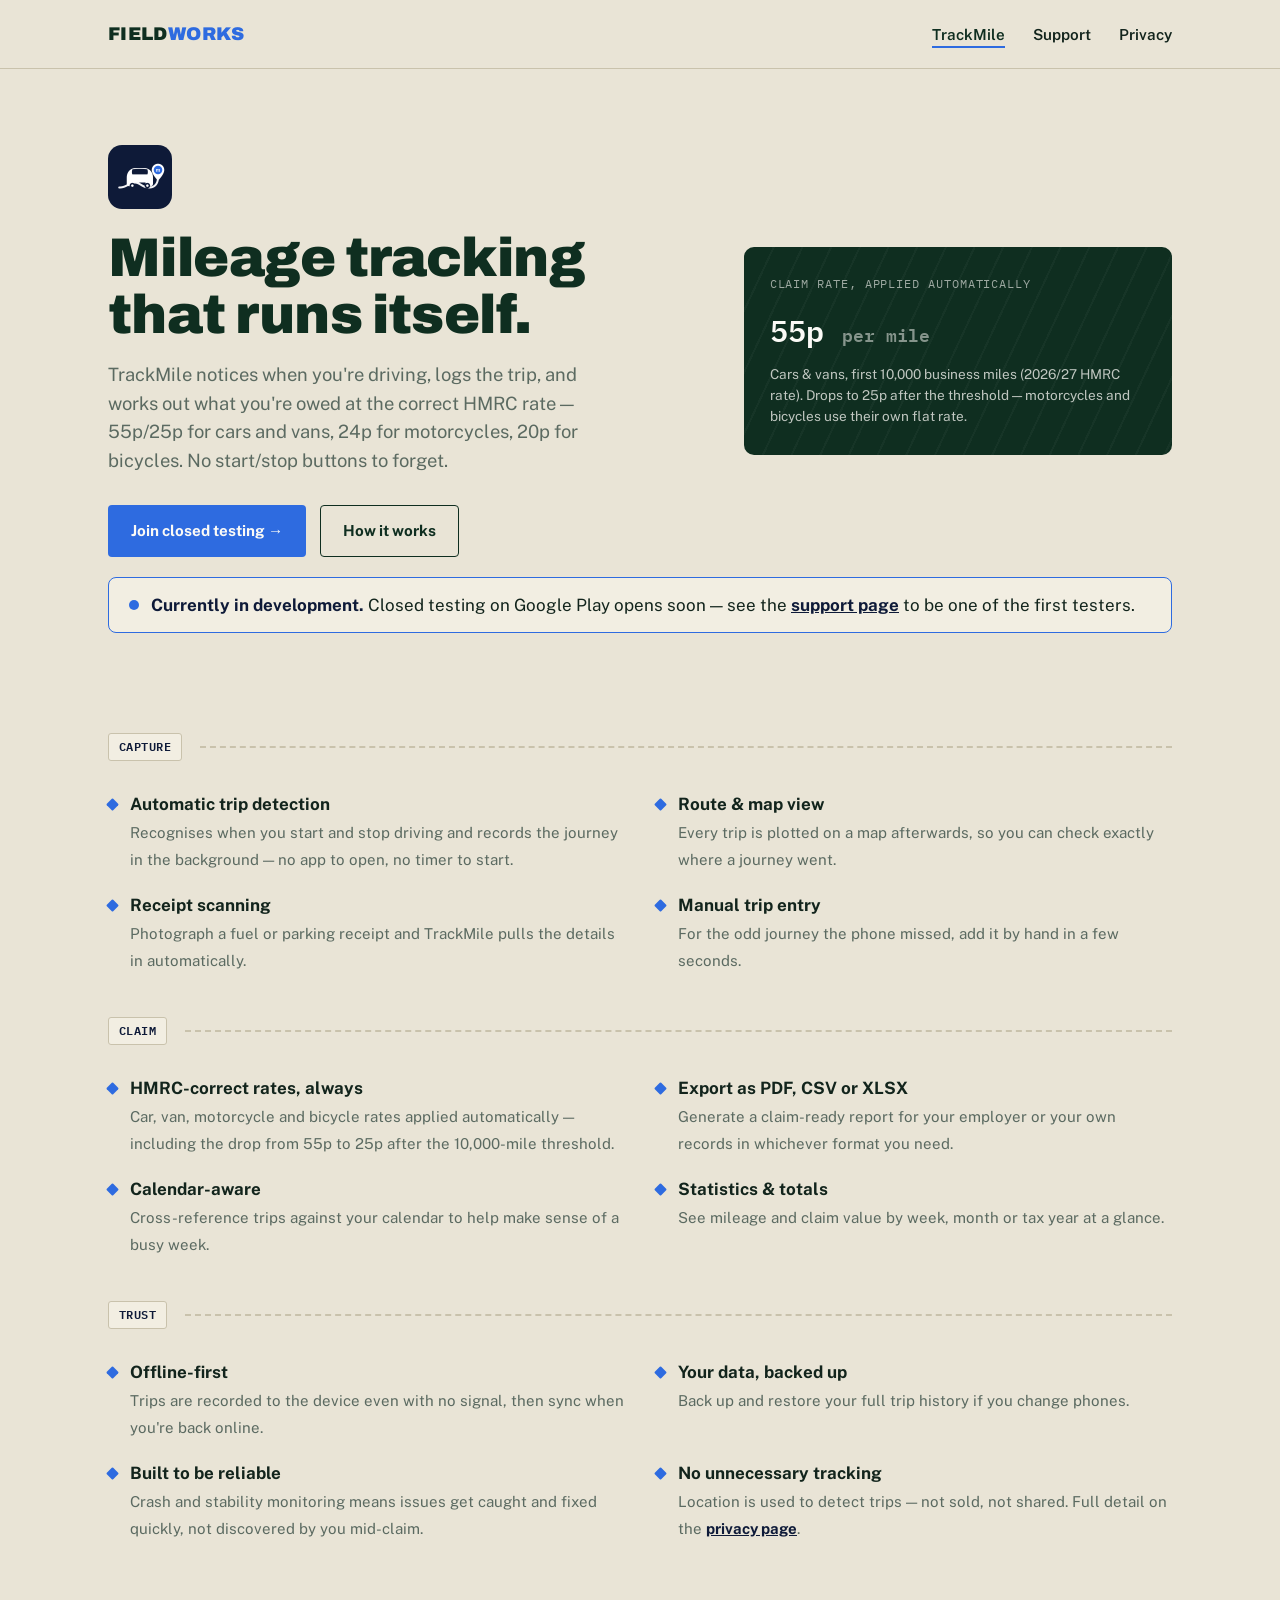
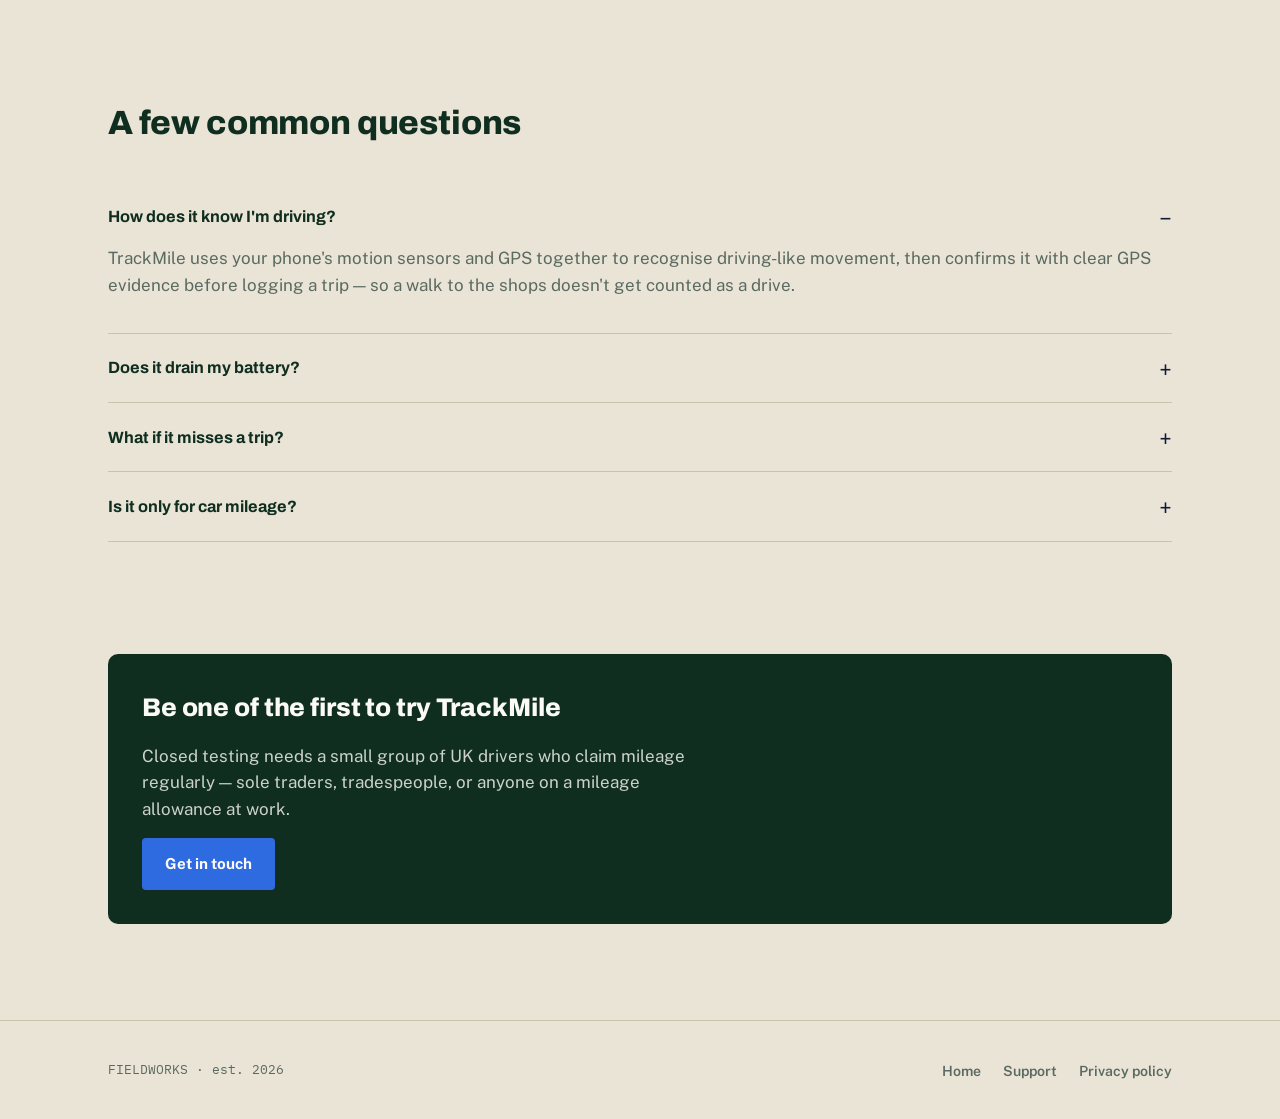
==== trackmile.html @ d7747431 "Add files via upload" ====
<!DOCTYPE html>
<html lang="en-GB">
<head>
<meta charset="UTF-8">
<meta name="viewport" content="width=device-width, initial-scale=1.0">
<title>TrackMile — automatic mileage tracking for HMRC claims | Fieldworks</title>
<meta name="description" content="TrackMile detects your driving automatically, applies the correct HMRC mileage rate, and exports a claim-ready report — offline-first, built for UK sole traders and employees.">
<link rel="preconnect" href="https://fonts.googleapis.com">
<link rel="preconnect" href="https://fonts.gstatic.com" crossorigin>
<link href="https://fonts.googleapis.com/css2?family=Archivo:wght@600;700;800;900&family=Public+Sans:wght@400;500;600;700&family=IBM+Plex+Mono:wght@400;500;600&display=swap" rel="stylesheet">
<link rel="stylesheet" href="css/style.css">
</head>
<body class="app-trackmile">

<nav class="site-nav">
  <div class="wrap">
    <a href="index.html" class="wordmark">Field<span>works</span></a>
    <button class="nav-toggle" id="navToggle" aria-label="Toggle menu">&#9776;</button>
    <ul class="nav-links" id="navLinks">
      <li><a href="trackmile.html" class="active">TrackMile</a></li>
      <li><a href="support.html">Support</a></li>
      <li><a href="privacy.html">Privacy</a></li>
    </ul>
  </div>
</nav>

<header class="hero" style="padding-bottom: 20px;">
  <div class="wrap hero-grid">
    <div>
      <img src="assets/trackmile-icon-512.png" alt="" width="64" height="64" style="border-radius:14px; margin-bottom:20px;">
      <h1>Mileage tracking that runs itself.</h1>
      <p class="lede">TrackMile notices when you're driving, logs the trip, and works out what you're owed at the correct HMRC rate — 55p/25p for cars and vans, 24p for motorcycles, 20p for bicycles. No start/stop buttons to forget.</p>
      <div class="cta-row">
        <a href="support.html" class="btn btn-accent">Join closed testing &rarr;</a>
        <a href="#faq-trackmile" class="btn btn-ghost">How it works</a>
      </div>
    </div>
    <div class="odometer-card">
      <div class="odometer-label">Claim rate, applied automatically</div>
      <div style="font-family: var(--font-mono); font-size: 1.9rem; font-weight:600; margin-bottom:6px;">55p <span style="opacity:.5; font-size:1.1rem;">per mile</span></div>
      <div class="odometer-unit">Cars &amp; vans, first 10,000 business miles (2026/27 HMRC rate). Drops to 25p after the threshold — motorcycles and bicycles use their own flat rate.</div>
    </div>
  </div>
</header>

<main>
  <div class="wrap">
    <div class="status-banner">
      <span class="dot"></span>
      <span><strong>Currently in development.</strong> Closed testing on Google Play opens soon — see the <a href="support.html" style="color: var(--accent-deep); font-weight:700;">support page</a> to be one of the first testers.</span>
    </div>
  </div>

  <section>
    <div class="wrap">
      <div class="route">
        <span class="marker">Capture</span>
        <span class="line"></span>
      </div>
      <div class="feature-group">
        <ul class="feature-list">
          <li><strong>Automatic trip detection</strong><span>Recognises when you start and stop driving and records the journey in the background — no app to open, no timer to start.</span></li>
          <li><strong>Route &amp; map view</strong><span>Every trip is plotted on a map afterwards, so you can check exactly where a journey went.</span></li>
          <li><strong>Receipt scanning</strong><span>Photograph a fuel or parking receipt and TrackMile pulls the details in automatically.</span></li>
          <li><strong>Manual trip entry</strong><span>For the odd journey the phone missed, add it by hand in a few seconds.</span></li>
        </ul>
      </div>

      <div class="route">
        <span class="marker">Claim</span>
        <span class="line"></span>
      </div>
      <div class="feature-group">
        <ul class="feature-list">
          <li><strong>HMRC-correct rates, always</strong><span>Car, van, motorcycle and bicycle rates applied automatically — including the drop from 55p to 25p after the 10,000-mile threshold.</span></li>
          <li><strong>Export as PDF, CSV or XLSX</strong><span>Generate a claim-ready report for your employer or your own records in whichever format you need.</span></li>
          <li><strong>Calendar-aware</strong><span>Cross-reference trips against your calendar to help make sense of a busy week.</span></li>
          <li><strong>Statistics &amp; totals</strong><span>See mileage and claim value by week, month or tax year at a glance.</span></li>
        </ul>
      </div>

      <div class="route">
        <span class="marker">Trust</span>
        <span class="line"></span>
      </div>
      <div class="feature-group">
        <ul class="feature-list">
          <li><strong>Offline-first</strong><span>Trips are recorded to the device even with no signal, then sync when you're back online.</span></li>
          <li><strong>Your data, backed up</strong><span>Back up and restore your full trip history if you change phones.</span></li>
          <li><strong>Built to be reliable</strong><span>Crash and stability monitoring means issues get caught and fixed quickly, not discovered by you mid-claim.</span></li>
          <li><strong>No unnecessary tracking</strong><span>Location is used to detect trips — not sold, not shared. Full detail on the <a href="privacy.html" style="color:var(--accent-deep); font-weight:700;">privacy page</a>.</span></li>
        </ul>
      </div>
    </div>
  </section>

  <section id="faq-trackmile">
    <div class="wrap">
      <div class="section-head">
        <h2>A few common questions</h2>
      </div>
      <details class="faq-item" open>
        <summary>How does it know I'm driving?</summary>
        <p>TrackMile uses your phone's motion sensors and GPS together to recognise driving-like movement, then confirms it with clear GPS evidence before logging a trip — so a walk to the shops doesn't get counted as a drive.</p>
      </details>
      <details class="faq-item">
        <summary>Does it drain my battery?</summary>
        <p>Trip detection is designed to run efficiently in the background using the phone's standard activity recognition, rather than keeping GPS on constantly. Testing feedback on real-world battery use is exactly what the closed testing round is for.</p>
      </details>
      <details class="faq-item">
        <summary>What if it misses a trip?</summary>
        <p>You can add any journey manually in a few seconds, and this is one of the areas we're actively refining ahead of a public release.</p>
      </details>
      <details class="faq-item">
        <summary>Is it only for car mileage?</summary>
        <p>No — car, van, motorcycle and bicycle are all supported, each with the correct HMRC rate applied automatically.</p>
      </details>
    </div>
  </section>

  <section>
    <div class="wrap">
      <div class="contact-card">
        <h2 style="color: var(--white);">Be one of the first to try TrackMile</h2>
        <p style="color: rgba(251,250,246,0.8); margin:0; max-width:56ch;">Closed testing needs a small group of UK drivers who claim mileage regularly — sole traders, tradespeople, or anyone on a mileage allowance at work.</p>
        <a href="support.html" class="btn btn-accent">Get in touch</a>
      </div>
    </div>
  </section>
</main>

<footer>
  <div class="wrap">
    <div class="copy">FIELDWORKS &middot; est. 2026</div>
    <ul class="foot-links">
      <li><a href="index.html">Home</a></li>
      <li><a href="support.html">Support</a></li>
      <li><a href="privacy.html">Privacy policy</a></li>
    </ul>
  </div>
</footer>

<script>
  const t = document.getElementById('navToggle');
  const l = document.getElementById('navLinks');
  if (t) t.addEventListener('click', () => l.classList.toggle('open'));
</script>
</body>
</html>
---- css/style.css ----
/* ==========================================================================
   FIELDWORKS — design tokens
   Shell brand: racing green + signal amber + technical paper.
   Per-app accent (e.g. TrackMile navy/blue) is scoped via body classes,
   drawn from that app's own real icon so each product keeps its identity
   inside the shared shell.
   ========================================================================== */

:root {
  --ink:        #12241C;
  --green:      #1C4632;
  --green-deep: #0F2E20;
  --paper:      #E9E4D6;
  --paper-high: #F2EEE2;
  --amber:      #E2932E;
  --amber-deep: #B96F1D;
  --slate:      #5B6A61;
  --line:       #C9C2AC;
  --white:      #FBFAF6;

  --font-display: 'Archivo', 'Arial Narrow', sans-serif;
  --font-body:    'Public Sans', -apple-system, BlinkMacSystemFont, 'Segoe UI', sans-serif;
  --font-mono:    'IBM Plex Mono', 'Courier New', monospace;

  --max: 1120px;
}

/* App-specific accent overrides — TrackMile carries its real icon's navy/blue */
body.app-trackmile {
  --accent: #2E6BE0;
  --accent-deep: #0E1A38;
}
body { --accent: var(--amber); --accent-deep: var(--amber-deep); }

* { box-sizing: border-box; }
html { scroll-behavior: smooth; }

@media (prefers-reduced-motion: reduce) {
  html { scroll-behavior: auto; }
  * { animation-duration: 0.01ms !important; animation-iteration-count: 1 !important; transition-duration: 0.01ms !important; }
}

body {
  margin: 0;
  background: var(--paper);
  color: var(--ink);
  font-family: var(--font-body);
  font-size: 17px;
  line-height: 1.55;
  -webkit-font-smoothing: antialiased;
}

img { max-width: 100%; display: block; }
a { color: inherit; }

h1, h2, h3 { font-family: var(--font-display); margin: 0; color: var(--green-deep); }

h1 { font-weight: 900; letter-spacing: -0.01em; }
h2 { font-weight: 800; letter-spacing: -0.005em; }
h3 { font-weight: 700; }

p { margin: 0 0 1em; color: var(--ink); }
p.lede { color: var(--slate); font-size: 1.05em; }

.wrap { max-width: var(--max); margin: 0 auto; padding: 0 28px; }

/* ---------- Nav ---------- */
.site-nav {
  position: sticky; top: 0; z-index: 50;
  background: rgba(233, 228, 214, 0.92);
  backdrop-filter: blur(6px);
  border-bottom: 1px solid var(--line);
}
.site-nav .wrap { display: flex; align-items: center; justify-content: space-between; height: 68px; }
.wordmark {
  font-family: var(--font-display); font-weight: 900; font-size: 1.15rem;
  letter-spacing: 0.02em; text-decoration: none; color: var(--green-deep);
  text-transform: uppercase;
}
.wordmark span { color: var(--accent); }
.nav-links { display: flex; gap: 28px; list-style: none; margin: 0; padding: 0; }
.nav-links a {
  text-decoration: none; font-weight: 600; font-size: 0.95rem;
  color: var(--ink); border-bottom: 2px solid transparent; padding-bottom: 3px;
  transition: border-color 0.15s ease, color 0.15s ease;
}
.nav-links a:hover, .nav-links a.active { border-color: var(--accent); color: var(--green-deep); }
.nav-toggle { display: none; }

@media (max-width: 720px) {
  .nav-links { position: fixed; inset: 68px 0 0 0; background: var(--paper-high);
    flex-direction: column; padding: 24px 28px; gap: 18px; transform: translateY(-110%);
    transition: transform 0.2s ease; border-bottom: 1px solid var(--line); }
  .nav-links.open { transform: translateY(0); }
  .nav-toggle {
    display: block; background: none; border: 1px solid var(--line); border-radius: 6px;
    width: 40px; height: 36px; font-size: 1.1rem; cursor: pointer; color: var(--green-deep);
  }
}

/* ---------- Buttons ---------- */
.btn {
  display: inline-flex; align-items: center; gap: 8px;
  font-family: var(--font-body); font-weight: 700; font-size: 0.95rem;
  padding: 13px 22px; border-radius: 4px; text-decoration: none;
  border: 1.5px solid transparent; cursor: pointer;
  transition: transform 0.12s ease, background 0.15s ease, border-color 0.15s ease;
}
.btn:hover { transform: translateY(-1px); }
.btn-primary { background: var(--green-deep); color: var(--white); }
.btn-primary:hover { background: var(--ink); }
.btn-accent { background: var(--accent); color: var(--white); }
.btn-accent:hover { background: var(--accent-deep); }
.btn-ghost { background: transparent; color: var(--green-deep); border-color: var(--green-deep); }
.btn-ghost:hover { background: var(--green-deep); color: var(--white); }

/* ---------- Route line divider (signature element) ---------- */
.route {
  display: flex; align-items: center; gap: 18px; margin: 4px 0 30px;
}
.route .marker {
  font-family: var(--font-mono); font-size: 0.72rem; font-weight: 600;
  color: var(--accent-deep); background: var(--paper-high); border: 1px solid var(--line);
  padding: 4px 10px; border-radius: 3px; white-space: nowrap; text-transform: uppercase;
  letter-spacing: 0.04em;
}
.route .line {
  flex: 1; height: 0; border-top: 2px dashed var(--line);
  position: relative;
  overflow: hidden;
}
.route .line::after {
  content: ""; position: absolute; left: 0; top: -2px; height: 2px; width: 100%;
  border-top: 2px dashed var(--accent);
  transform: scaleX(0); transform-origin: left;
  animation: draw 1.1s ease forwards;
  animation-timeline: view();
}
@keyframes draw { to { transform: scaleX(1); } }
@supports not (animation-timeline: view()) {
  .route .line::after { transform: scaleX(1); }
}

/* ---------- Hero ---------- */
.hero { padding: 76px 0 56px; }
.hero-grid { display: grid; grid-template-columns: 1.15fr 0.85fr; gap: 56px; align-items: center; }
.hero h1 { font-size: clamp(2.3rem, 4.4vw, 3.4rem); line-height: 1.05; }
.hero .lede { font-size: 1.15rem; max-width: 46ch; margin-top: 18px; }
.hero .cta-row { display: flex; gap: 14px; margin-top: 30px; flex-wrap: wrap; }

@media (max-width: 860px) {
  .hero-grid { grid-template-columns: 1fr; }
}

/* Odometer signature widget */
.odometer-card {
  background: var(--green-deep); border-radius: 10px; padding: 28px 26px;
  color: var(--white); position: relative; overflow: hidden;
}
.odometer-card::before {
  content: ""; position: absolute; inset: 0;
  background: repeating-linear-gradient(115deg, rgba(255,255,255,0.03) 0 2px, transparent 2px 26px);
}
.odometer-label {
  font-family: var(--font-mono); font-size: 0.72rem; letter-spacing: 0.08em;
  text-transform: uppercase; color: rgba(251,250,246,0.6); margin-bottom: 14px;
}
.odometer-digits {
  font-family: var(--font-mono); font-weight: 600; font-size: 2.6rem;
  letter-spacing: 0.06em; display: flex; gap: 4px;
}
.odometer-digits span {
  background: rgba(0,0,0,0.28); border-radius: 4px; padding: 4px 6px;
  min-width: 1ch; text-align: center;
}
.odometer-digits .sep { background: none; padding: 4px 0; color: rgba(251,250,246,0.4); font-weight: 400; }
.odometer-unit { margin-top: 10px; font-size: 0.85rem; color: rgba(251,250,246,0.75); }

/* ---------- Sections ---------- */
section { padding: 56px 0; }
.section-head { max-width: 62ch; margin-bottom: 34px; }
.section-head h2 { font-size: clamp(1.6rem, 3vw, 2.1rem); }
.section-head p { margin-top: 12px; }

.two-col { display: grid; grid-template-columns: 1fr 1fr; gap: 44px; }
@media (max-width: 780px) { .two-col { grid-template-columns: 1fr; } }

/* ---------- App cards ---------- */
.app-grid { display: grid; grid-template-columns: repeat(3, 1fr); gap: 22px; }
@media (max-width: 900px) { .app-grid { grid-template-columns: 1fr; } }

.app-card {
  background: var(--paper-high); border: 1px solid var(--line); border-radius: 10px;
  padding: 26px; display: flex; flex-direction: column; gap: 14px;
  text-decoration: none; color: var(--ink); transition: box-shadow 0.15s ease, transform 0.15s ease;
}
.app-card.live { border-color: var(--accent); }
.app-card.live:hover { transform: translateY(-3px); box-shadow: 0 10px 24px rgba(18,36,28,0.12); }
.app-card.stub { opacity: 0.62; cursor: default; }
.app-card .app-icon { width: 52px; height: 52px; border-radius: 12px; }
.app-card h3 { font-size: 1.15rem; }
.app-card .status {
  font-family: var(--font-mono); font-size: 0.7rem; letter-spacing: 0.05em; text-transform: uppercase;
  color: var(--accent-deep); font-weight: 600;
}
.app-card.stub .status { color: var(--slate); }
.app-card p { color: var(--slate); font-size: 0.94rem; margin: 0; flex: 1; }

/* ---------- Feature groups (TrackMile page) ---------- */
.feature-group { margin-bottom: 44px; }
.feature-group h3 {
  font-size: 1rem; text-transform: uppercase; letter-spacing: 0.06em;
  color: var(--accent-deep); margin-bottom: 18px; font-family: var(--font-mono); font-weight: 600;
}
.feature-list { display: grid; grid-template-columns: repeat(2, 1fr); gap: 20px 32px; list-style: none; margin: 0; padding: 0; }
@media (max-width: 700px) { .feature-list { grid-template-columns: 1fr; } }
.feature-list li { padding-left: 22px; position: relative; color: var(--ink); }
.feature-list li::before {
  content: ""; position: absolute; left: 0; top: 9px; width: 9px; height: 9px;
  background: var(--accent); border-radius: 1px; transform: rotate(45deg);
}
.feature-list strong { display: block; font-weight: 700; margin-bottom: 2px; }
.feature-list span { color: var(--slate); font-size: 0.94rem; }

/* ---------- Status banner ---------- */
.status-banner {
  display: flex; align-items: center; gap: 12px; background: var(--paper-high);
  border: 1px solid var(--accent); border-radius: 8px; padding: 14px 20px; margin-bottom: 40px;
}
.status-banner .dot { width: 10px; height: 10px; border-radius: 50%; background: var(--accent); flex-shrink: 0; }
.status-banner strong { color: var(--accent-deep); }

/* ---------- FAQ / accordion ---------- */
.faq-item { border-bottom: 1px solid var(--line); padding: 18px 0; }
.faq-item summary {
  font-family: var(--font-display); font-weight: 700; font-size: 1.02rem;
  cursor: pointer; list-style: none; display: flex; justify-content: space-between; align-items: center;
  color: var(--green-deep);
}
.faq-item summary::-webkit-details-marker { display: none; }
.faq-item summary::after { content: "+"; font-size: 1.3rem; color: var(--accent-deep); font-weight: 400; }
.faq-item[open] summary::after { content: "\2212"; }
.faq-item p { margin-top: 12px; color: var(--slate); }

/* ---------- Policy / doc pages ---------- */
.doc { max-width: 74ch; }
.doc h2 { font-size: 1.35rem; margin-top: 40px; margin-bottom: 12px; }
.doc h2:first-of-type { margin-top: 0; }
.doc ul { color: var(--ink); padding-left: 22px; }
.doc li { margin-bottom: 8px; }
.doc .updated {
  font-family: var(--font-mono); font-size: 0.82rem; color: var(--slate);
  border: 1px solid var(--line); display: inline-block; padding: 5px 10px; border-radius: 4px; margin-bottom: 30px;
}

/* ---------- Contact card ---------- */
.contact-card {
  background: var(--green-deep); color: var(--white); border-radius: 10px;
  padding: 34px; display: flex; flex-direction: column; gap: 16px;
}
.contact-card a.btn-accent { align-self: flex-start; }

/* ---------- Footer ---------- */
footer { border-top: 1px solid var(--line); padding: 36px 0; margin-top: 40px; }
footer .wrap { display: flex; justify-content: space-between; align-items: center; flex-wrap: wrap; gap: 16px; }
footer .foot-links { display: flex; gap: 22px; list-style: none; margin: 0; padding: 0; }
footer .foot-links a { text-decoration: none; font-size: 0.88rem; color: var(--slate); font-weight: 600; }
footer .foot-links a:hover { color: var(--green-deep); }
footer .copy { font-size: 0.82rem; color: var(--slate); font-family: var(--font-mono); }
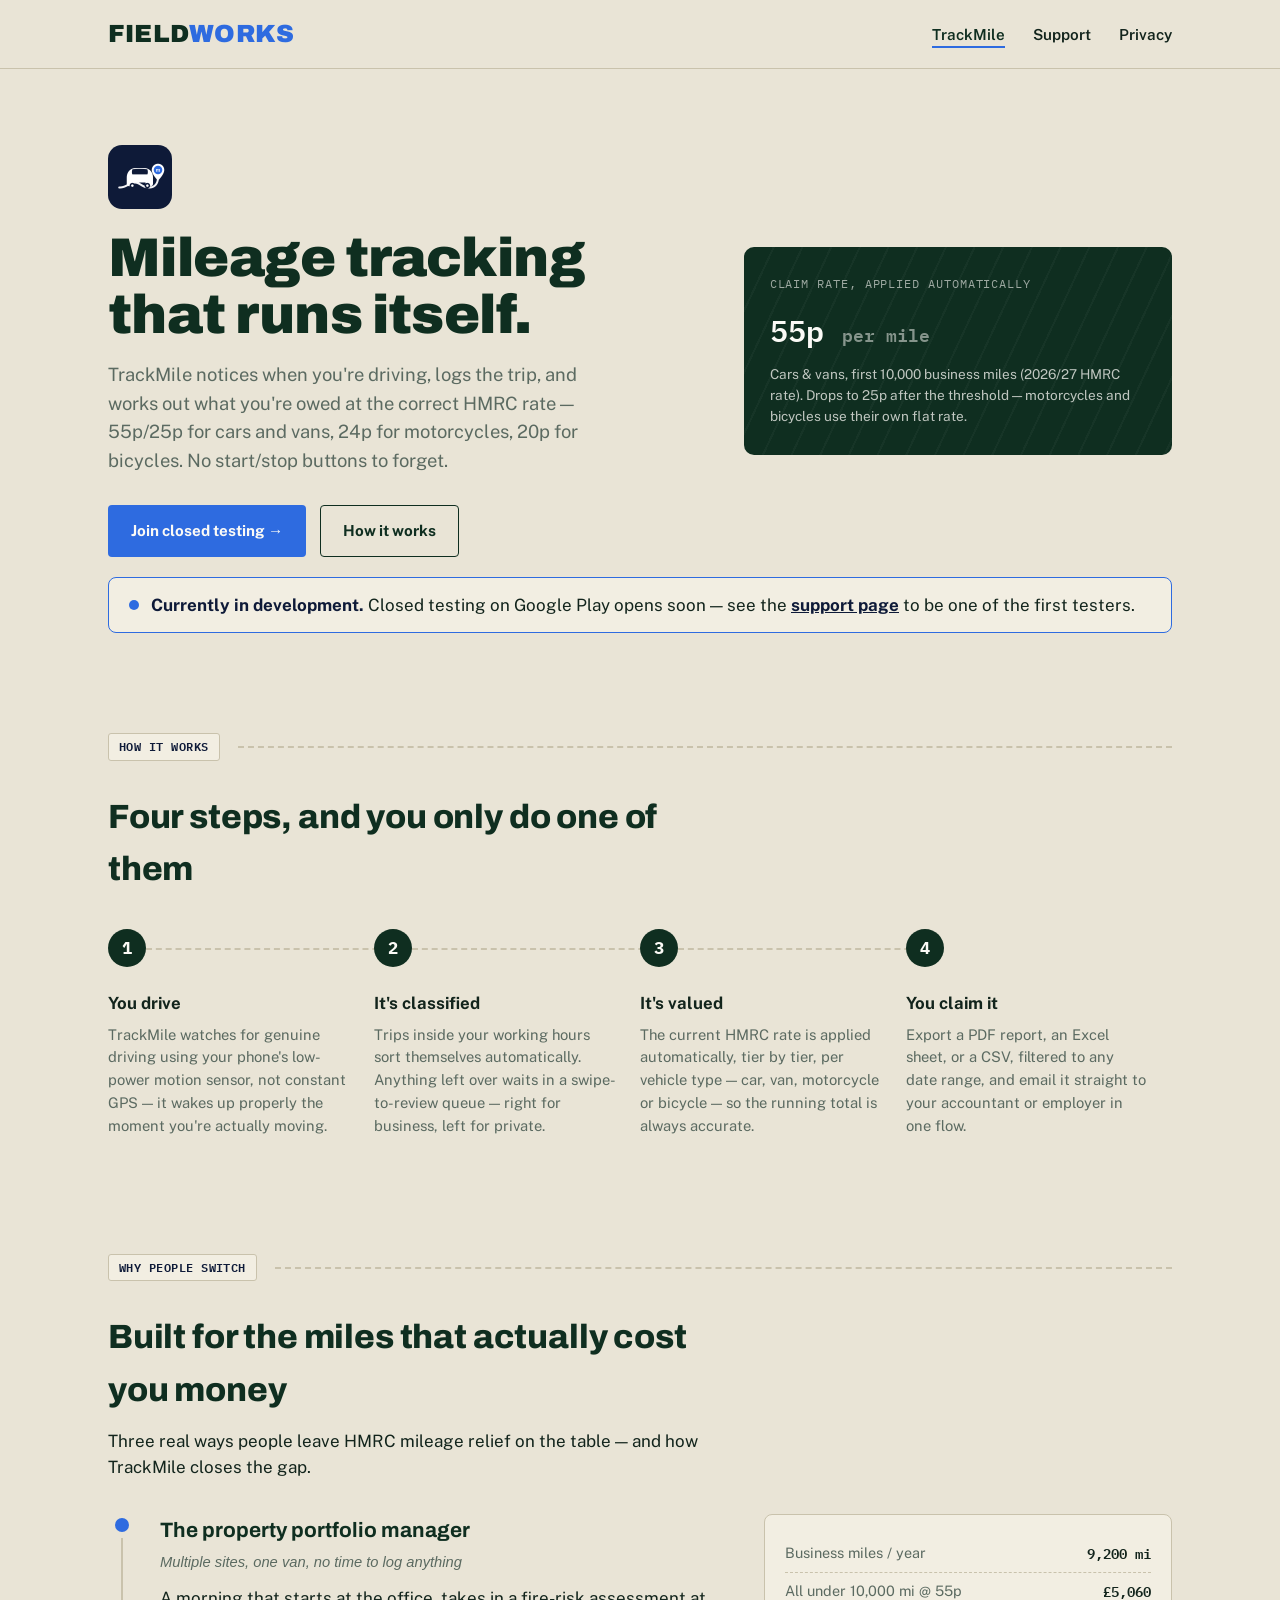
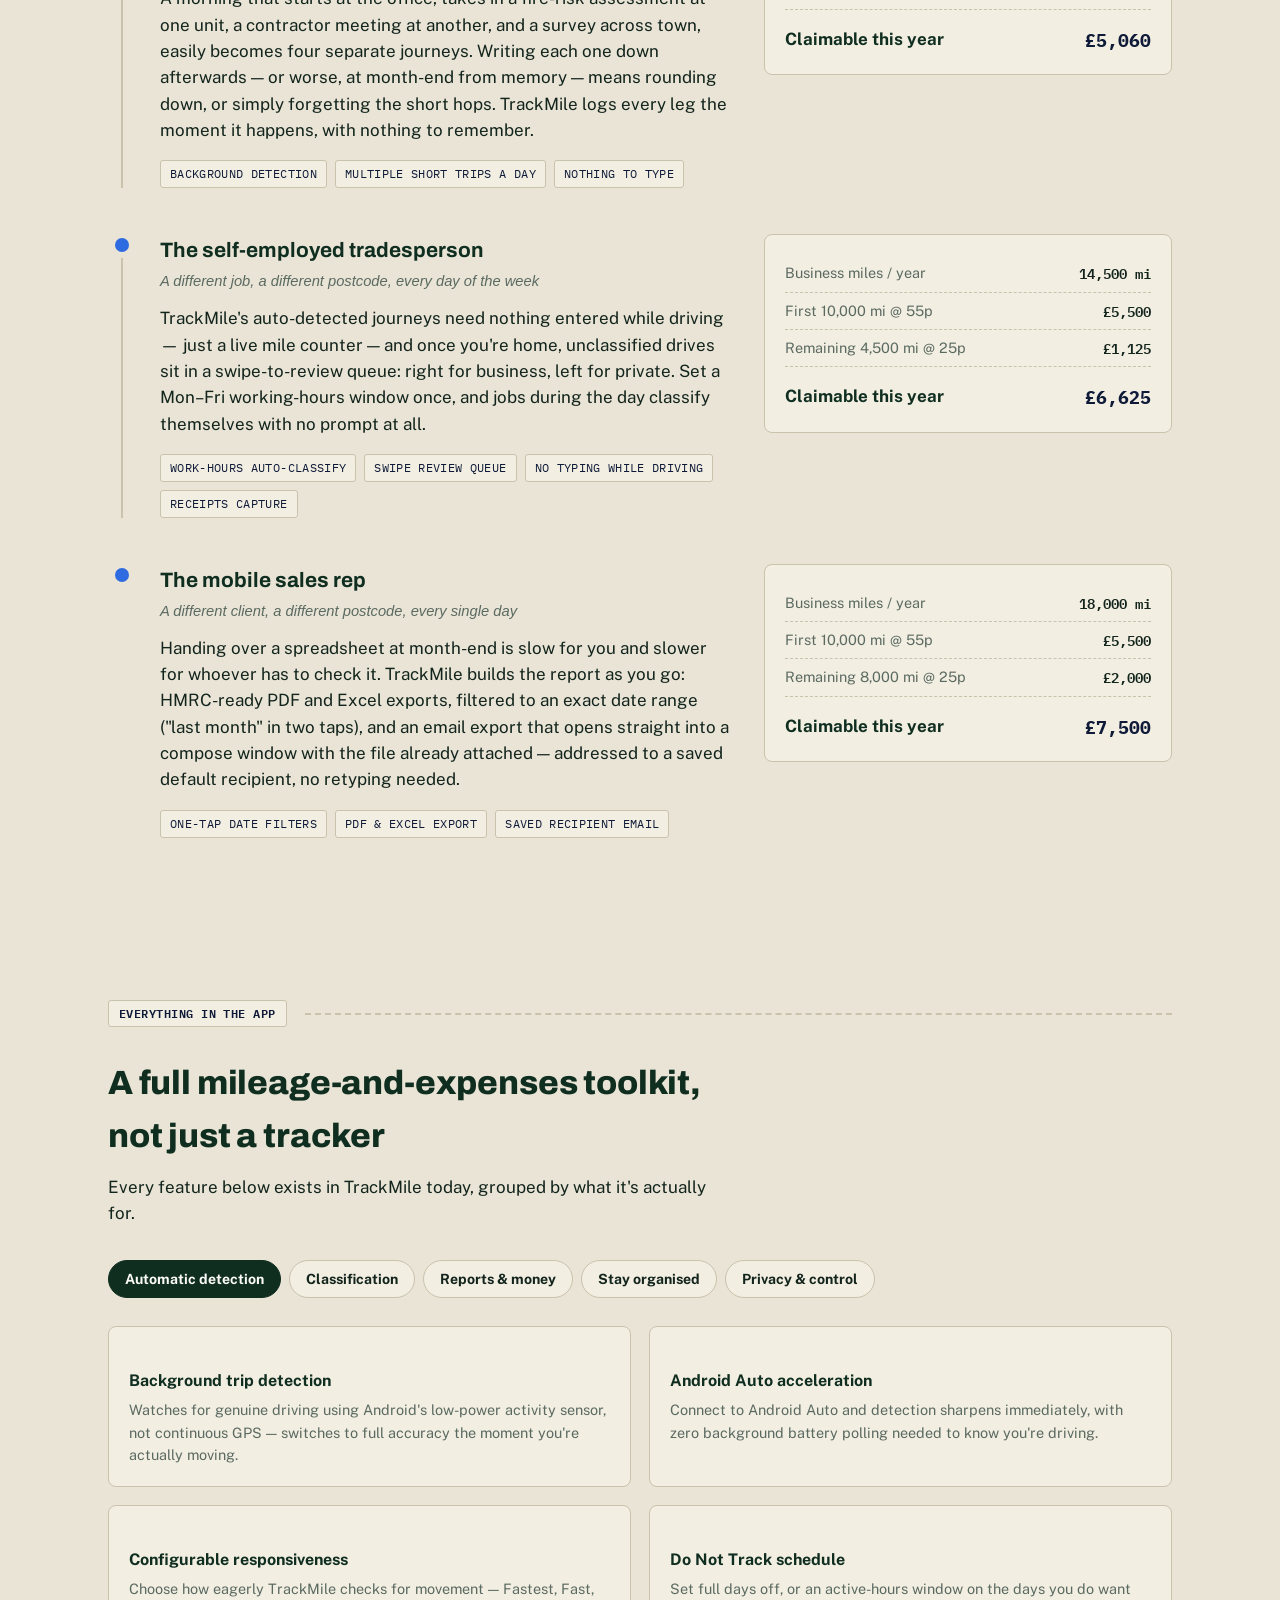
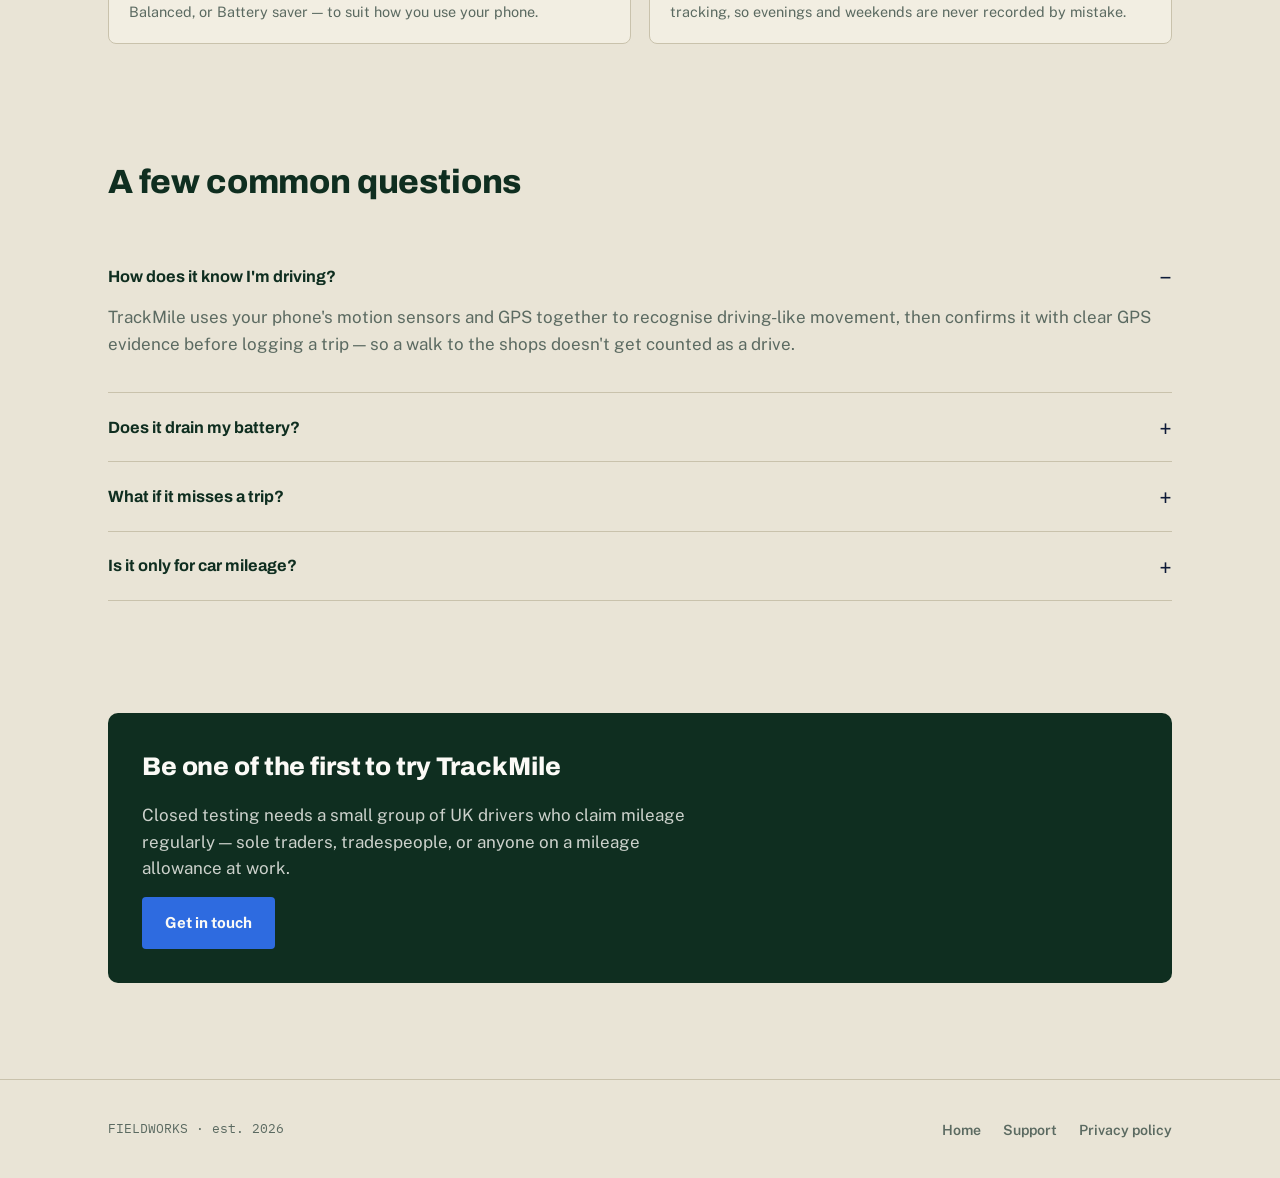
==== commit 627f877e: "Add files via upload" ====
--- a/trackmile.html
+++ b/trackmile.html
@@ -51,45 +51,184 @@
     </div>
   </div>
 
-  <section>
+  <section id="how-it-works">
     <div class="wrap">
       <div class="route">
-        <span class="marker">Capture</span>
+        <span class="marker">How it works</span>
         <span class="line"></span>
       </div>
-      <div class="feature-group">
-        <ul class="feature-list">
-          <li><strong>Automatic trip detection</strong><span>Recognises when you start and stop driving and records the journey in the background — no app to open, no timer to start.</span></li>
-          <li><strong>Route &amp; map view</strong><span>Every trip is plotted on a map afterwards, so you can check exactly where a journey went.</span></li>
-          <li><strong>Receipt scanning</strong><span>Photograph a fuel or parking receipt and TrackMile pulls the details in automatically.</span></li>
-          <li><strong>Manual trip entry</strong><span>For the odd journey the phone missed, add it by hand in a few seconds.</span></li>
-        </ul>
-      </div>
-
+      <div class="section-head">
+        <h2>Four steps, and you only do one of them</h2>
+      </div>
+      <div class="steps-row">
+        <div class="step">
+          <div class="step-rail"></div>
+          <div class="step-num"><span class="n">1</span></div>
+          <h4>You drive</h4>
+          <p>TrackMile watches for genuine driving using your phone's low-power motion sensor, not constant GPS — it wakes up properly the moment you're actually moving.</p>
+        </div>
+        <div class="step">
+          <div class="step-rail"></div>
+          <div class="step-num"><span class="n">2</span></div>
+          <h4>It's classified</h4>
+          <p>Trips inside your working hours sort themselves automatically. Anything left over waits in a swipe-to-review queue — right for business, left for private.</p>
+        </div>
+        <div class="step">
+          <div class="step-rail"></div>
+          <div class="step-num"><span class="n">3</span></div>
+          <h4>It's valued</h4>
+          <p>The current HMRC rate is applied automatically, tier by tier, per vehicle type — car, van, motorcycle or bicycle — so the running total is always accurate.</p>
+        </div>
+        <div class="step">
+          <div class="step-num"><span class="n">4</span></div>
+          <h4>You claim it</h4>
+          <p>Export a PDF report, an Excel sheet, or a CSV, filtered to any date range, and email it straight to your accountant or employer in one flow.</p>
+        </div>
+      </div>
+    </div>
+  </section>
+
+  <section id="why">
+    <div class="wrap">
       <div class="route">
-        <span class="marker">Claim</span>
+        <span class="marker">Why people switch</span>
         <span class="line"></span>
       </div>
-      <div class="feature-group">
-        <ul class="feature-list">
-          <li><strong>HMRC-correct rates, always</strong><span>Car, van, motorcycle and bicycle rates applied automatically — including the drop from 55p to 25p after the 10,000-mile threshold.</span></li>
-          <li><strong>Export as PDF, CSV or XLSX</strong><span>Generate a claim-ready report for your employer or your own records in whichever format you need.</span></li>
-          <li><strong>Calendar-aware</strong><span>Cross-reference trips against your calendar to help make sense of a busy week.</span></li>
-          <li><strong>Statistics &amp; totals</strong><span>See mileage and claim value by week, month or tax year at a glance.</span></li>
-        </ul>
-      </div>
-
+      <div class="section-head">
+        <h2>Built for the miles that actually cost you money</h2>
+        <p>Three real ways people leave HMRC mileage relief on the table — and how TrackMile closes the gap.</p>
+      </div>
+
+      <div class="persona-list">
+        <div class="persona">
+          <div class="persona-marker"><span class="dot"></span><span class="line"></span></div>
+          <div class="persona-body">
+            <div>
+              <h3>The property portfolio manager</h3>
+              <span class="role">Multiple sites, one van, no time to log anything</span>
+              <p class="story">A morning that starts at the office, takes in a fire-risk assessment at one unit, a contractor meeting at another, and a survey across town, easily becomes four separate journeys. Writing each one down afterwards — or worse, at month-end from memory — means rounding down, or simply forgetting the short hops. TrackMile logs every leg the moment it happens, with nothing to remember.</p>
+              <div class="fm-chips">
+                <span class="fm-chip">Background detection</span>
+                <span class="fm-chip">Multiple short trips a day</span>
+                <span class="fm-chip">Nothing to type</span>
+              </div>
+            </div>
+            <div class="persona-figures">
+              <div class="pf-row"><span class="k">Business miles / year</span><span class="v">9,200 mi</span></div>
+              <div class="pf-row"><span class="k">All under 10,000 mi @ 55p</span><span class="v">£5,060</span></div>
+              <div class="pf-total"><span class="k">Claimable this year</span><span class="v">£5,060</span></div>
+            </div>
+          </div>
+        </div>
+
+        <div class="persona">
+          <div class="persona-marker"><span class="dot"></span><span class="line"></span></div>
+          <div class="persona-body">
+            <div>
+              <h3>The self-employed tradesperson</h3>
+              <span class="role">A different job, a different postcode, every day of the week</span>
+              <p class="story">TrackMile's auto-detected journeys need nothing entered while driving — just a live mile counter — and once you're home, unclassified drives sit in a swipe-to-review queue: right for business, left for private. Set a Mon–Fri working-hours window once, and jobs during the day classify themselves with no prompt at all.</p>
+              <div class="fm-chips">
+                <span class="fm-chip">Work-hours auto-classify</span>
+                <span class="fm-chip">Swipe review queue</span>
+                <span class="fm-chip">No typing while driving</span>
+                <span class="fm-chip">Receipts capture</span>
+              </div>
+            </div>
+            <div class="persona-figures">
+              <div class="pf-row"><span class="k">Business miles / year</span><span class="v">14,500 mi</span></div>
+              <div class="pf-row"><span class="k">First 10,000 mi @ 55p</span><span class="v">£5,500</span></div>
+              <div class="pf-row"><span class="k">Remaining 4,500 mi @ 25p</span><span class="v">£1,125</span></div>
+              <div class="pf-total"><span class="k">Claimable this year</span><span class="v">£6,625</span></div>
+            </div>
+          </div>
+        </div>
+
+        <div class="persona">
+          <div class="persona-marker"><span class="dot"></span></div>
+          <div class="persona-body">
+            <div>
+              <h3>The mobile sales rep</h3>
+              <span class="role">A different client, a different postcode, every single day</span>
+              <p class="story">Handing over a spreadsheet at month-end is slow for you and slower for whoever has to check it. TrackMile builds the report as you go: HMRC-ready PDF and Excel exports, filtered to an exact date range ("last month" in two taps), and an email export that opens straight into a compose window with the file already attached — addressed to a saved default recipient, no retyping needed.</p>
+              <div class="fm-chips">
+                <span class="fm-chip">One-tap date filters</span>
+                <span class="fm-chip">PDF &amp; Excel export</span>
+                <span class="fm-chip">Saved recipient email</span>
+              </div>
+            </div>
+            <div class="persona-figures">
+              <div class="pf-row"><span class="k">Business miles / year</span><span class="v">18,000 mi</span></div>
+              <div class="pf-row"><span class="k">First 10,000 mi @ 55p</span><span class="v">£5,500</span></div>
+              <div class="pf-row"><span class="k">Remaining 8,000 mi @ 25p</span><span class="v">£2,000</span></div>
+              <div class="pf-total"><span class="k">Claimable this year</span><span class="v">£7,500</span></div>
+            </div>
+          </div>
+        </div>
+      </div>
+    </div>
+  </section>
+
+  <section id="features">
+    <div class="wrap">
       <div class="route">
-        <span class="marker">Trust</span>
+        <span class="marker">Everything in the app</span>
         <span class="line"></span>
       </div>
-      <div class="feature-group">
-        <ul class="feature-list">
-          <li><strong>Offline-first</strong><span>Trips are recorded to the device even with no signal, then sync when you're back online.</span></li>
-          <li><strong>Your data, backed up</strong><span>Back up and restore your full trip history if you change phones.</span></li>
-          <li><strong>Built to be reliable</strong><span>Crash and stability monitoring means issues get caught and fixed quickly, not discovered by you mid-claim.</span></li>
-          <li><strong>No unnecessary tracking</strong><span>Location is used to detect trips — not sold, not shared. Full detail on the <a href="privacy.html" style="color:var(--accent-deep); font-weight:700;">privacy page</a>.</span></li>
-        </ul>
+      <div class="section-head">
+        <h2>A full mileage-and-expenses toolkit, not just a tracker</h2>
+        <p>Every feature below exists in TrackMile today, grouped by what it's actually for.</p>
+      </div>
+
+      <div class="feat-tabs" id="featTabs">
+        <button class="feat-tab active" data-panel="detect">Automatic detection</button>
+        <button class="feat-tab" data-panel="classify">Classification</button>
+        <button class="feat-tab" data-panel="reports">Reports &amp; money</button>
+        <button class="feat-tab" data-panel="organize">Stay organised</button>
+        <button class="feat-tab" data-panel="privacy2">Privacy &amp; control</button>
+      </div>
+
+      <div class="feat-panels">
+        <div class="feat-panel active" id="panel-detect">
+          <div class="feat-grid">
+            <div class="feat-card"><h4>Background trip detection</h4><p>Watches for genuine driving using Android's low-power activity sensor, not continuous GPS — switches to full accuracy the moment you're actually moving.</p></div>
+            <div class="feat-card"><h4>Android Auto acceleration</h4><p>Connect to Android Auto and detection sharpens immediately, with zero background battery polling needed to know you're driving.</p></div>
+            <div class="feat-card"><h4>Configurable responsiveness</h4><p>Choose how eagerly TrackMile checks for movement — Fastest, Fast, Balanced, or Battery saver — to suit how you use your phone.</p></div>
+            <div class="feat-card"><h4>Do Not Track schedule</h4><p>Set full days off, or an active-hours window on the days you do want tracking, so evenings and weekends are never recorded by mistake.</p></div>
+          </div>
+        </div>
+        <div class="feat-panel" id="panel-classify">
+          <div class="feat-grid">
+            <div class="feat-card"><h4>Work-hours auto-classify</h4><p>Trips during your set working hours are marked business automatically, with nothing to confirm.</p></div>
+            <div class="feat-card"><h4>Swipe-to-review queue</h4><p>Anything outside your working hours waits for a quick decision — swipe right for business, left for private.</p></div>
+            <div class="feat-card"><h4>Mid-journey switching</h4><p>Started as a personal trip but ended up at a client site? Reclassify the journey after the fact in a couple of taps.</p></div>
+            <div class="feat-card"><h4>Vehicle type &amp; correct rate</h4><p>Set up car, van, motorcycle or bicycle as vehicles, mark a default, and the right HMRC rate is applied to every trip on that vehicle automatically.</p></div>
+          </div>
+        </div>
+        <div class="feat-panel" id="panel-reports">
+          <div class="feat-grid">
+            <div class="feat-card"><h4>HMRC rate, applied automatically</h4><p>Tier-by-tier calculation for every vehicle type, including the drop from 55p to 25p after the 10,000-mile car/van threshold.</p></div>
+            <div class="feat-card"><h4>PDF, Excel &amp; CSV export</h4><p>Generate a claim-ready report in whichever format your employer or accountant needs.</p></div>
+            <div class="feat-card"><h4>One-tap date ranges</h4><p>Quick presets for this month, last month, this tax year or last tax year, plus a custom range when you need one.</p></div>
+            <div class="feat-card"><h4>Email export, saved recipient</h4><p>Send a report straight to a saved default address — your accountant or an expenses inbox — with the file already attached.</p></div>
+          </div>
+        </div>
+        <div class="feat-panel" id="panel-organize">
+          <div class="feat-grid">
+            <div class="feat-card"><h4>Full trip history &amp; filters</h4><p>Search and filter every recorded journey, with bulk delete and a "delete all" shortcut when a filter's applied.</p></div>
+            <div class="feat-card"><h4>Editable start time</h4><p>Missed the moment the phone was off? Edit a trip's start date and time by hand after the fact.</p></div>
+            <div class="feat-card"><h4>Calendar sync</h4><p>Push business, private, or all trips into your device calendar automatically, so your day's driving shows up alongside everything else.</p></div>
+            <div class="feat-card"><h4>Automatic place names</h4><p>Journeys are labelled with real place names via reverse geocoding, with a manual retry if a signal drop leaves one blank.</p></div>
+          </div>
+        </div>
+        <div class="feat-panel" id="panel-privacy2">
+          <div class="feat-grid">
+            <div class="feat-card"><h4>Local-first by default</h4><p>Your trip data lives on your device in a local database — no cloud account required to use the app day to day.</p></div>
+            <div class="feat-card"><h4>Location used for one job</h4><p>Background location exists to detect and record trips — nothing more. Full detail on the <a href="privacy.html" style="color:var(--accent-deep); font-weight:700;">privacy page</a>.</p></div>
+            <div class="feat-card"><h4>Optional backup &amp; restore</h4><p>Back up your full trip history if you want to, and restore it cleanly if you change phones.</p></div>
+            <div class="feat-card"><h4>Built to be reliable</h4><p>Crash and stability monitoring catches issues early — about how the app behaves, never about what's in your trips.</p></div>
+          </div>
+        </div>
       </div>
     </div>
   </section>
@@ -144,6 +283,16 @@
   const t = document.getElementById('navToggle');
   const l = document.getElementById('navLinks');
   if (t) t.addEventListener('click', () => l.classList.toggle('open'));
+
+  const tabs = document.querySelectorAll('.feat-tab');
+  tabs.forEach(tab => {
+    tab.addEventListener('click', () => {
+      tabs.forEach(x => x.classList.remove('active'));
+      document.querySelectorAll('.feat-panel').forEach(p => p.classList.remove('active'));
+      tab.classList.add('active');
+      document.getElementById('panel-' + tab.dataset.panel).classList.add('active');
+    });
+  });
 </script>
 </body>
 </html>
--- a/css/style.css
+++ b/css/style.css
@@ -73,9 +73,9 @@
 }
 .site-nav .wrap { display: flex; align-items: center; justify-content: space-between; height: 68px; }
 .wordmark {
-  font-family: var(--font-display); font-weight: 900; font-size: 1.15rem;
-  letter-spacing: 0.02em; text-decoration: none; color: var(--green-deep);
-  text-transform: uppercase;
+  font-family: var(--font-display); font-weight: 900; font-size: 1.55rem;
+  letter-spacing: 0.01em; text-decoration: none; color: var(--green-deep);
+  text-transform: uppercase; line-height: 1;
 }
 .wordmark span { color: var(--accent); }
 .nav-links { display: flex; gap: 28px; list-style: none; margin: 0; padding: 0; }
@@ -222,6 +222,72 @@
 .feature-list strong { display: block; font-weight: 700; margin-bottom: 2px; }
 .feature-list span { color: var(--slate); font-size: 0.94rem; }
 
+/* ---------- Personas ---------- */
+.persona-list { display: flex; flex-direction: column; gap: 0; }
+.persona { display: grid; grid-template-columns: 28px 1fr; gap: 24px; padding-bottom: 46px; }
+.persona-marker { display: flex; flex-direction: column; align-items: center; }
+.persona-marker .dot { width: 14px; height: 14px; border-radius: 50%; background: var(--accent); flex-shrink: 0; margin-top: 4px; }
+.persona-marker .line { flex: 1; width: 2px; background: var(--line); margin-top: 6px; }
+.persona-body { display: grid; grid-template-columns: 1.4fr 1fr; gap: 34px; }
+@media (max-width: 780px) { .persona-body { grid-template-columns: 1fr; } }
+.persona h3 { font-size: 1.3rem; margin-bottom: 4px; }
+.persona .role { display: block; color: var(--slate); font-size: 0.92rem; font-style: italic; margin-bottom: 12px; }
+.persona .story { color: var(--ink); }
+.fm-chips { display: flex; flex-wrap: wrap; gap: 8px; margin-top: 14px; }
+.fm-chip {
+  font-family: var(--font-mono); font-size: 0.72rem; background: var(--paper-high);
+  border: 1px solid var(--line); color: var(--accent-deep); padding: 4px 9px;
+  border-radius: 3px; text-transform: uppercase; letter-spacing: 0.03em;
+}
+.persona-figures {
+  background: var(--paper-high); border: 1px solid var(--line); border-radius: 8px;
+  padding: 20px; align-self: start;
+}
+.pf-row { display: flex; justify-content: space-between; padding: 7px 0; border-bottom: 1px dashed var(--line); font-size: 0.9rem; }
+.pf-row .k { color: var(--slate); }
+.pf-row .v { font-family: var(--font-mono); font-weight: 600; color: var(--ink); }
+.pf-total { display: flex; justify-content: space-between; padding-top: 12px; margin-top: 4px; }
+.pf-total .k { font-weight: 700; color: var(--green-deep); }
+.pf-total .v { font-family: var(--font-mono); font-weight: 700; font-size: 1.15rem; color: var(--accent-deep); }
+
+/* ---------- How it works ---------- */
+.steps-row { display: grid; grid-template-columns: repeat(4, 1fr); gap: 0; position: relative; }
+@media (max-width: 860px) { .steps-row { grid-template-columns: 1fr; gap: 30px; } }
+.step { position: relative; padding-right: 24px; }
+.step-num {
+  width: 38px; height: 38px; border-radius: 50%; background: var(--green-deep); color: var(--white);
+  display: flex; align-items: center; justify-content: center; font-family: var(--font-mono);
+  font-weight: 700; margin-bottom: 14px;
+}
+.step h4 { font-size: 1.05rem; margin-bottom: 8px; }
+.step p { color: var(--slate); font-size: 0.92rem; margin: 0; }
+.step-rail {
+  position: absolute; top: 19px; left: 38px; right: -24px; height: 2px;
+  border-top: 2px dashed var(--line);
+}
+@media (max-width: 860px) { .step-rail { display: none; } }
+
+/* ---------- Feature tabs ---------- */
+.feat-tabs { display: flex; flex-wrap: wrap; gap: 8px; margin-bottom: 28px; }
+.feat-tab {
+  font-family: var(--font-body); font-weight: 700; font-size: 0.88rem;
+  padding: 10px 16px; border-radius: 20px; border: 1.5px solid var(--line);
+  background: var(--paper-high); color: var(--ink); cursor: pointer;
+  transition: all 0.15s ease;
+}
+.feat-tab:hover { border-color: var(--accent); }
+.feat-tab.active { background: var(--green-deep); border-color: var(--green-deep); color: var(--white); }
+.feat-panel { display: none; }
+.feat-panel.active { display: block; }
+.feat-grid { display: grid; grid-template-columns: repeat(2, 1fr); gap: 18px; }
+@media (max-width: 780px) { .feat-grid { grid-template-columns: 1fr; } }
+.feat-card {
+  background: var(--paper-high); border: 1px solid var(--line); border-radius: 8px;
+  padding: 20px;
+}
+.feat-card h4 { font-size: 1rem; margin-bottom: 6px; color: var(--green-deep); }
+.feat-card p { color: var(--slate); font-size: 0.9rem; margin: 0; }
+
 /* ---------- Status banner ---------- */
 .status-banner {
   display: flex; align-items: center; gap: 12px; background: var(--paper-high);
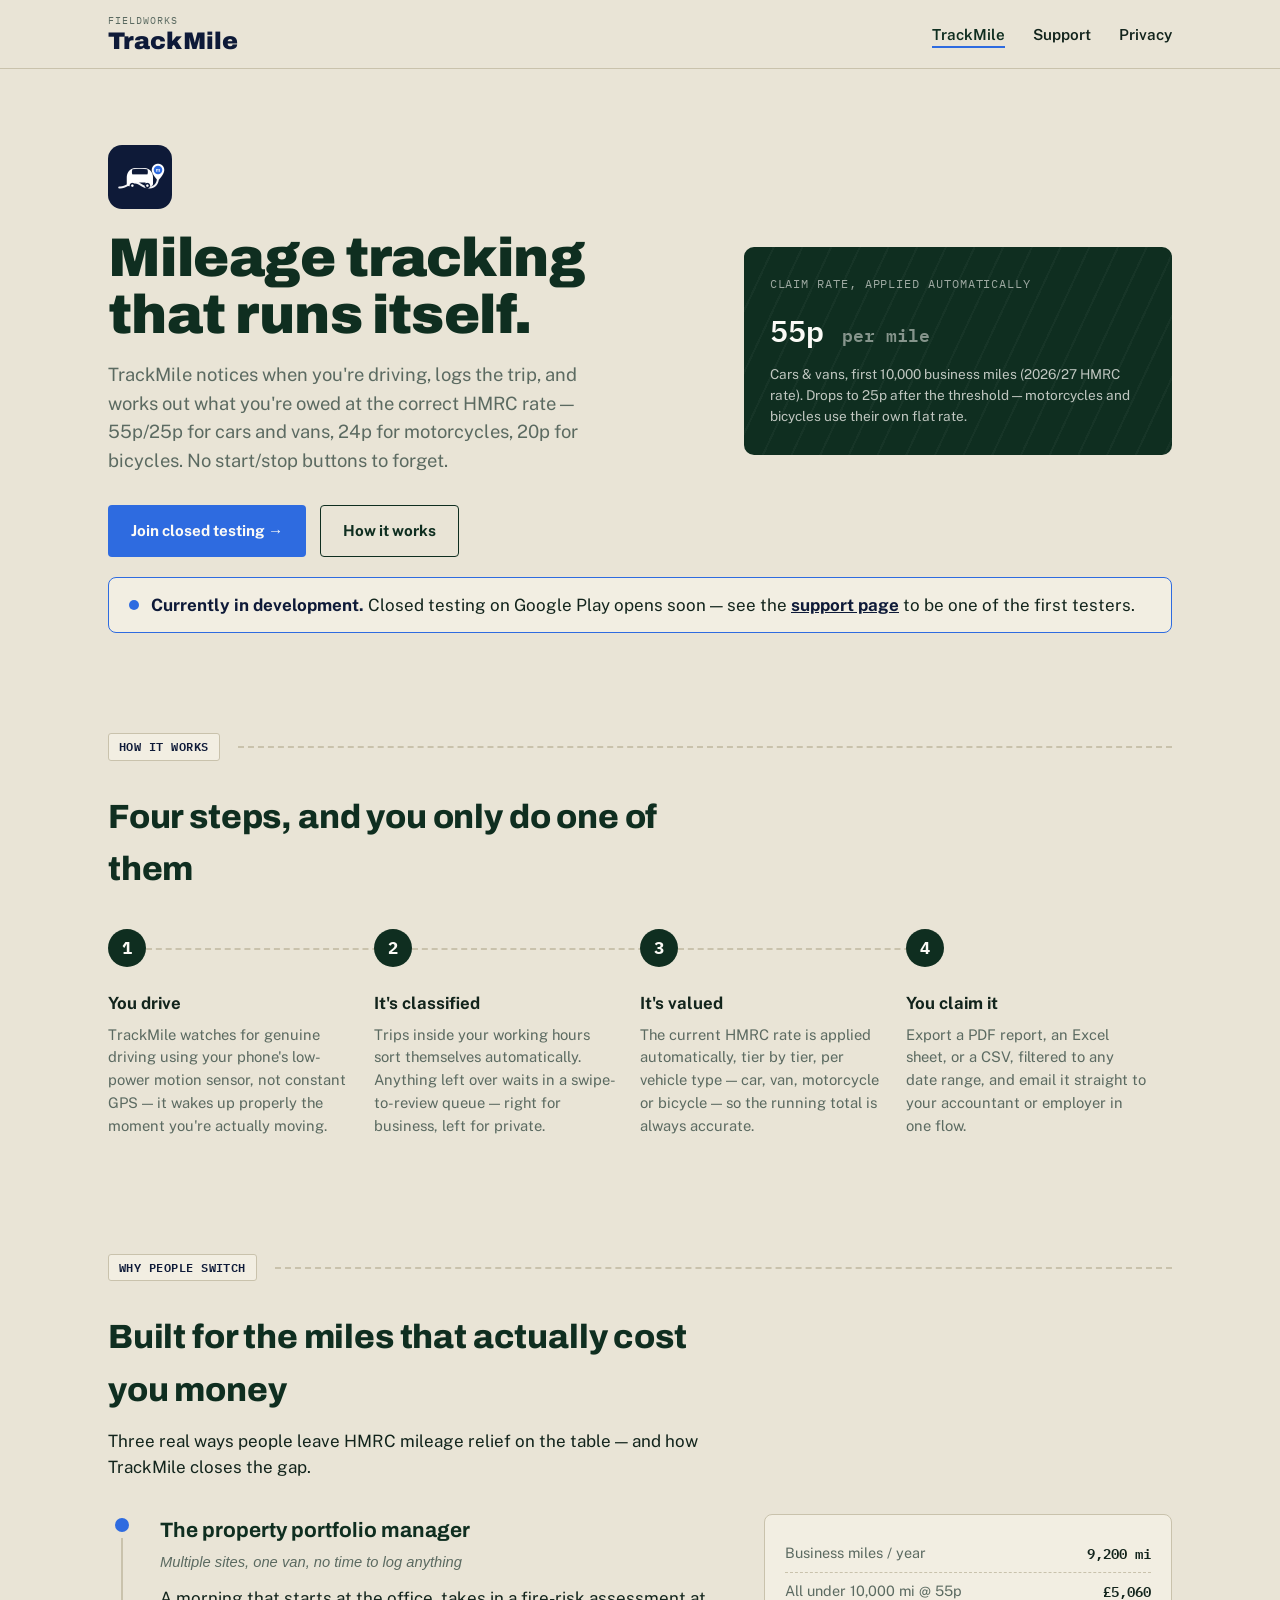
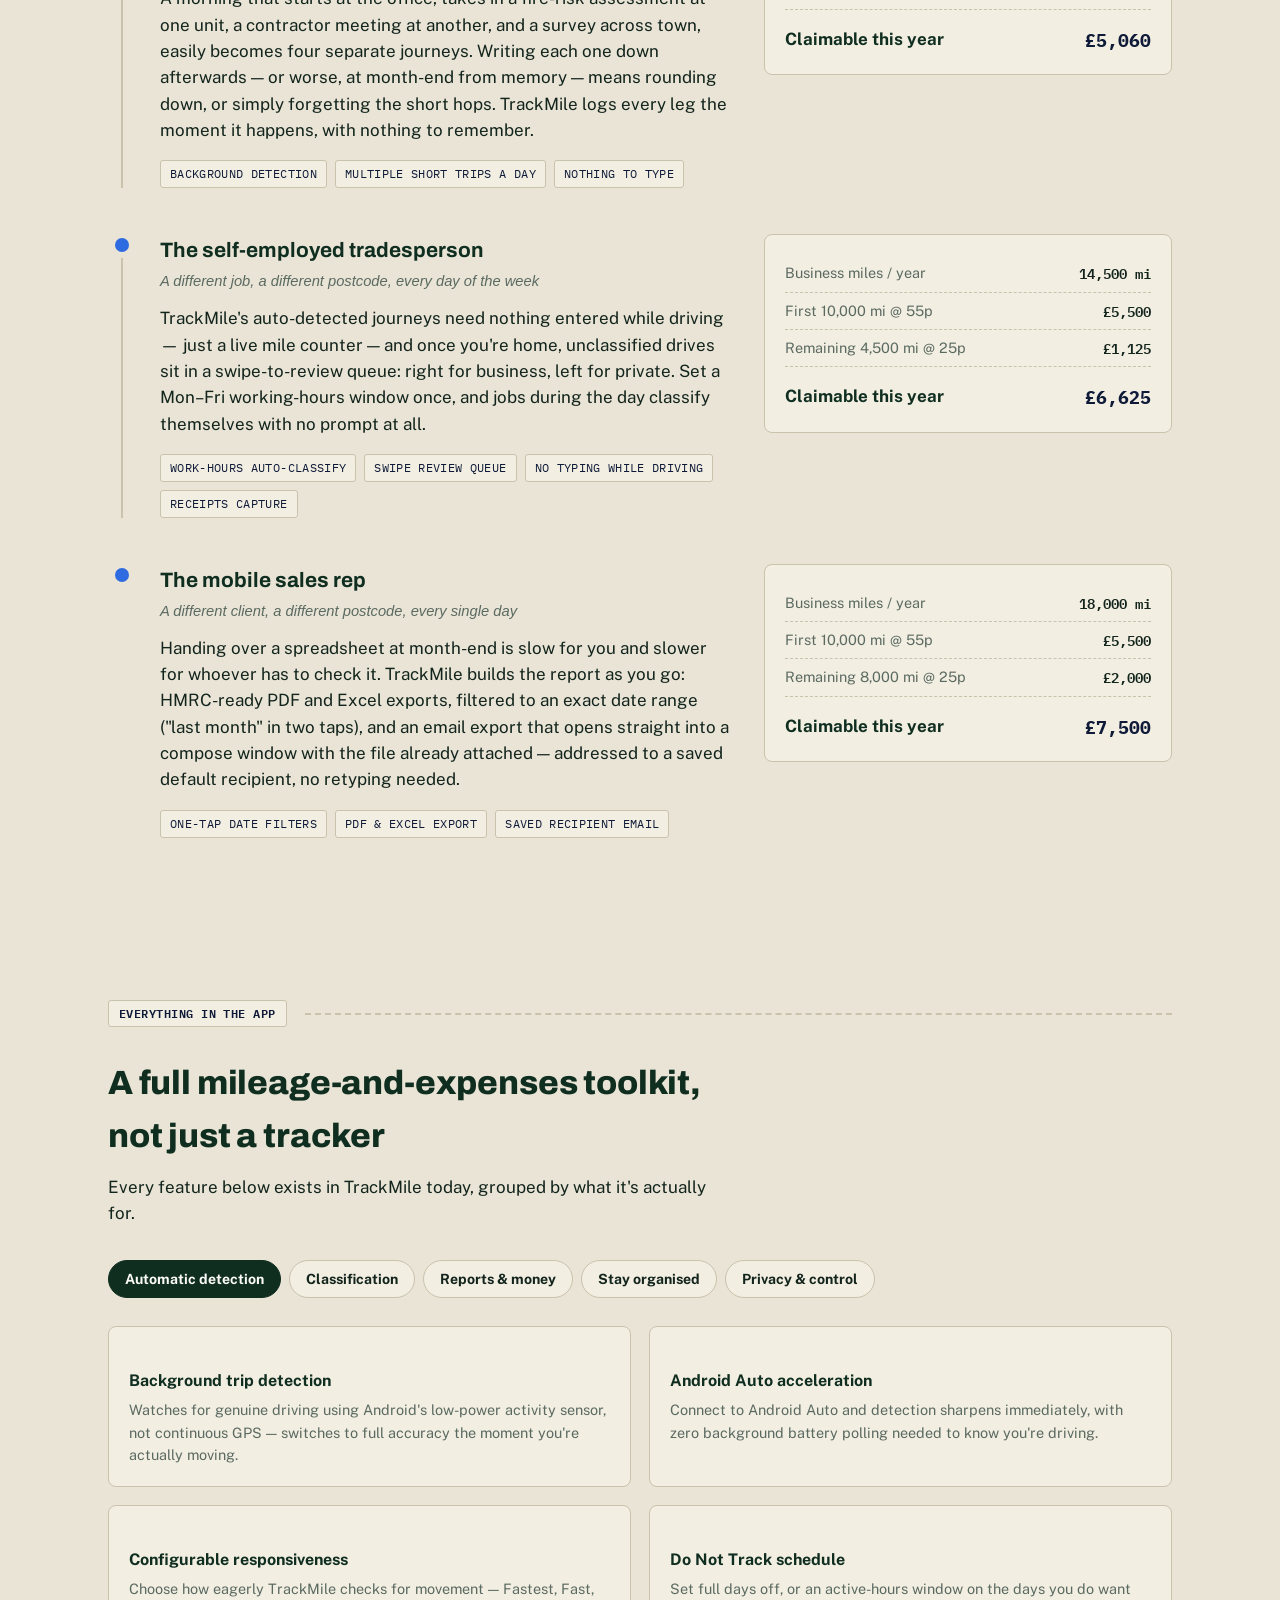
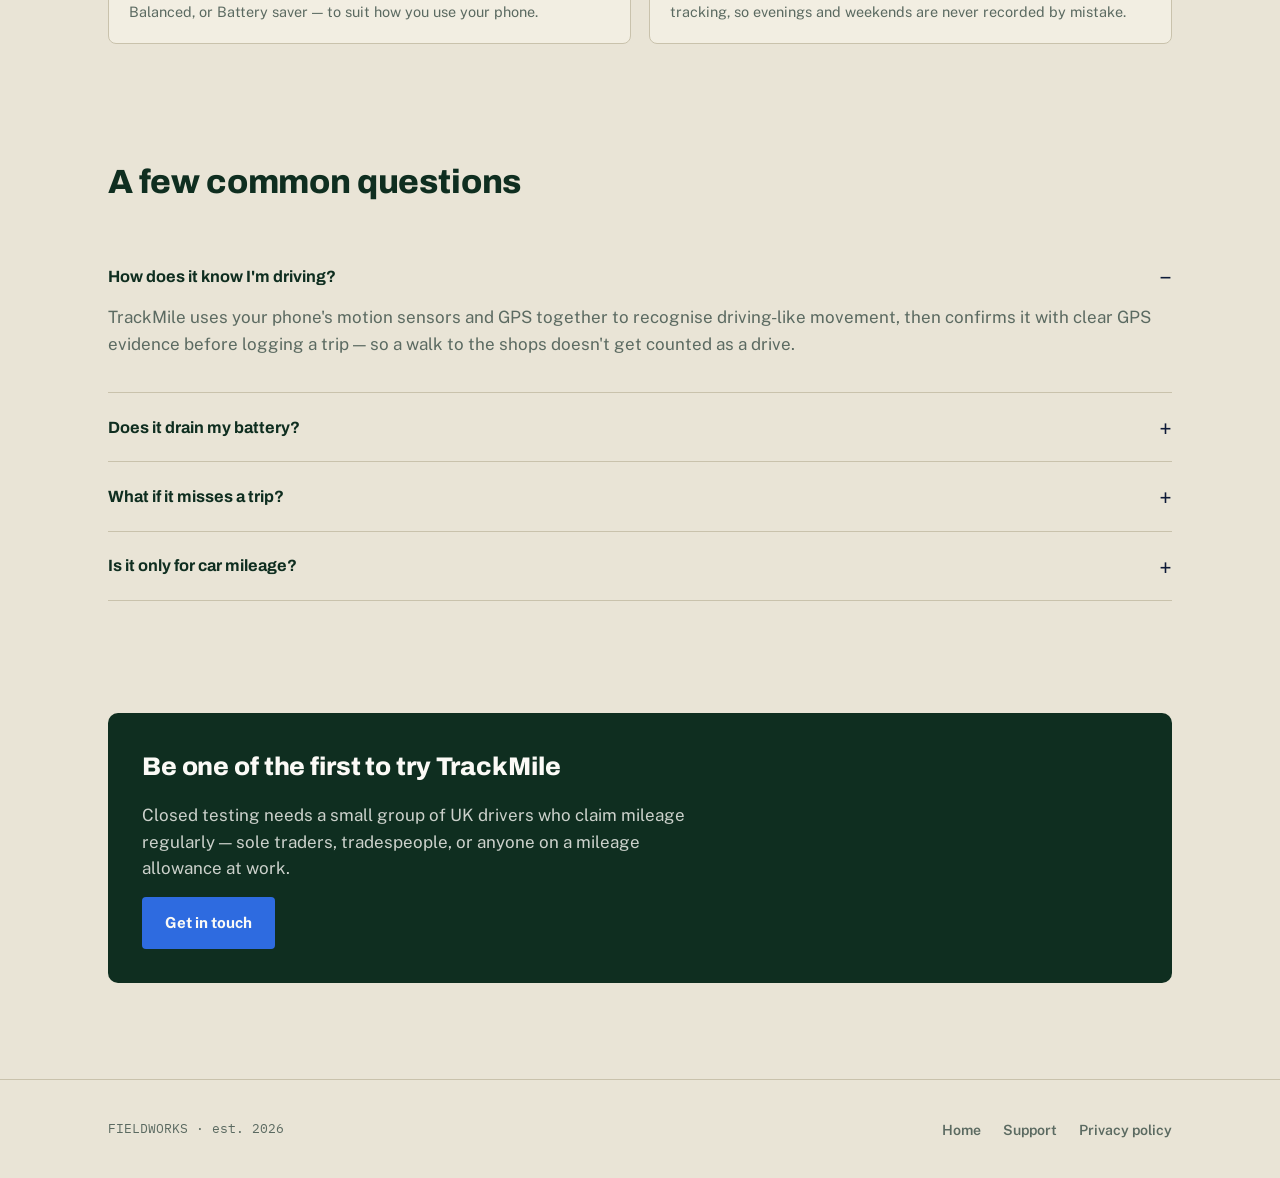
==== commit 5852ce62: "Add files via upload" ====
--- a/trackmile.html
+++ b/trackmile.html
@@ -14,7 +14,10 @@
 
 <nav class="site-nav">
   <div class="wrap">
-    <a href="index.html" class="wordmark">Field<span>works</span></a>
+    <a href="index.html" class="wordmark-lockup">
+      <span class="parent">Fieldworks</span>
+      <span class="current">TrackMile</span>
+    </a>
     <button class="nav-toggle" id="navToggle" aria-label="Toggle menu">&#9776;</button>
     <ul class="nav-links" id="navLinks">
       <li><a href="trackmile.html" class="active">TrackMile</a></li>
--- a/css/style.css
+++ b/css/style.css
@@ -77,6 +77,19 @@
   letter-spacing: 0.01em; text-decoration: none; color: var(--green-deep);
   text-transform: uppercase; line-height: 1;
 }
+
+/* Product-page lockup: small parent brand + dominant product name */
+.wordmark-lockup {
+  display: flex; flex-direction: column; text-decoration: none; line-height: 1;
+}
+.wordmark-lockup .parent {
+  font-family: var(--font-mono); font-size: 0.65rem; letter-spacing: 0.1em;
+  color: var(--slate); text-transform: uppercase; margin-bottom: 3px;
+}
+.wordmark-lockup .current {
+  font-family: var(--font-display); font-weight: 900; font-size: 1.5rem;
+  color: var(--accent-deep); text-transform: none; letter-spacing: 0.005em;
+}
 .wordmark span { color: var(--accent); }
 .nav-links { display: flex; gap: 28px; list-style: none; margin: 0; padding: 0; }
 .nav-links a {
@@ -88,10 +101,19 @@
 .nav-toggle { display: none; }
 
 @media (max-width: 720px) {
-  .nav-links { position: fixed; inset: 68px 0 0 0; background: var(--paper-high);
-    flex-direction: column; padding: 24px 28px; gap: 18px; transform: translateY(-110%);
-    transition: transform 0.2s ease; border-bottom: 1px solid var(--line); }
-  .nav-links.open { transform: translateY(0); }
+  .nav-links {
+    display: none;
+    flex-direction: column;
+    gap: 18px;
+    padding: 20px 28px 28px;
+    background: var(--paper-high);
+    border-bottom: 1px solid var(--line);
+    position: absolute;
+    top: 68px;
+    left: 0;
+    right: 0;
+  }
+  .nav-links.open { display: flex; }
   .nav-toggle {
     display: block; background: none; border: 1px solid var(--line); border-radius: 6px;
     width: 40px; height: 36px; font-size: 1.1rem; cursor: pointer; color: var(--green-deep);
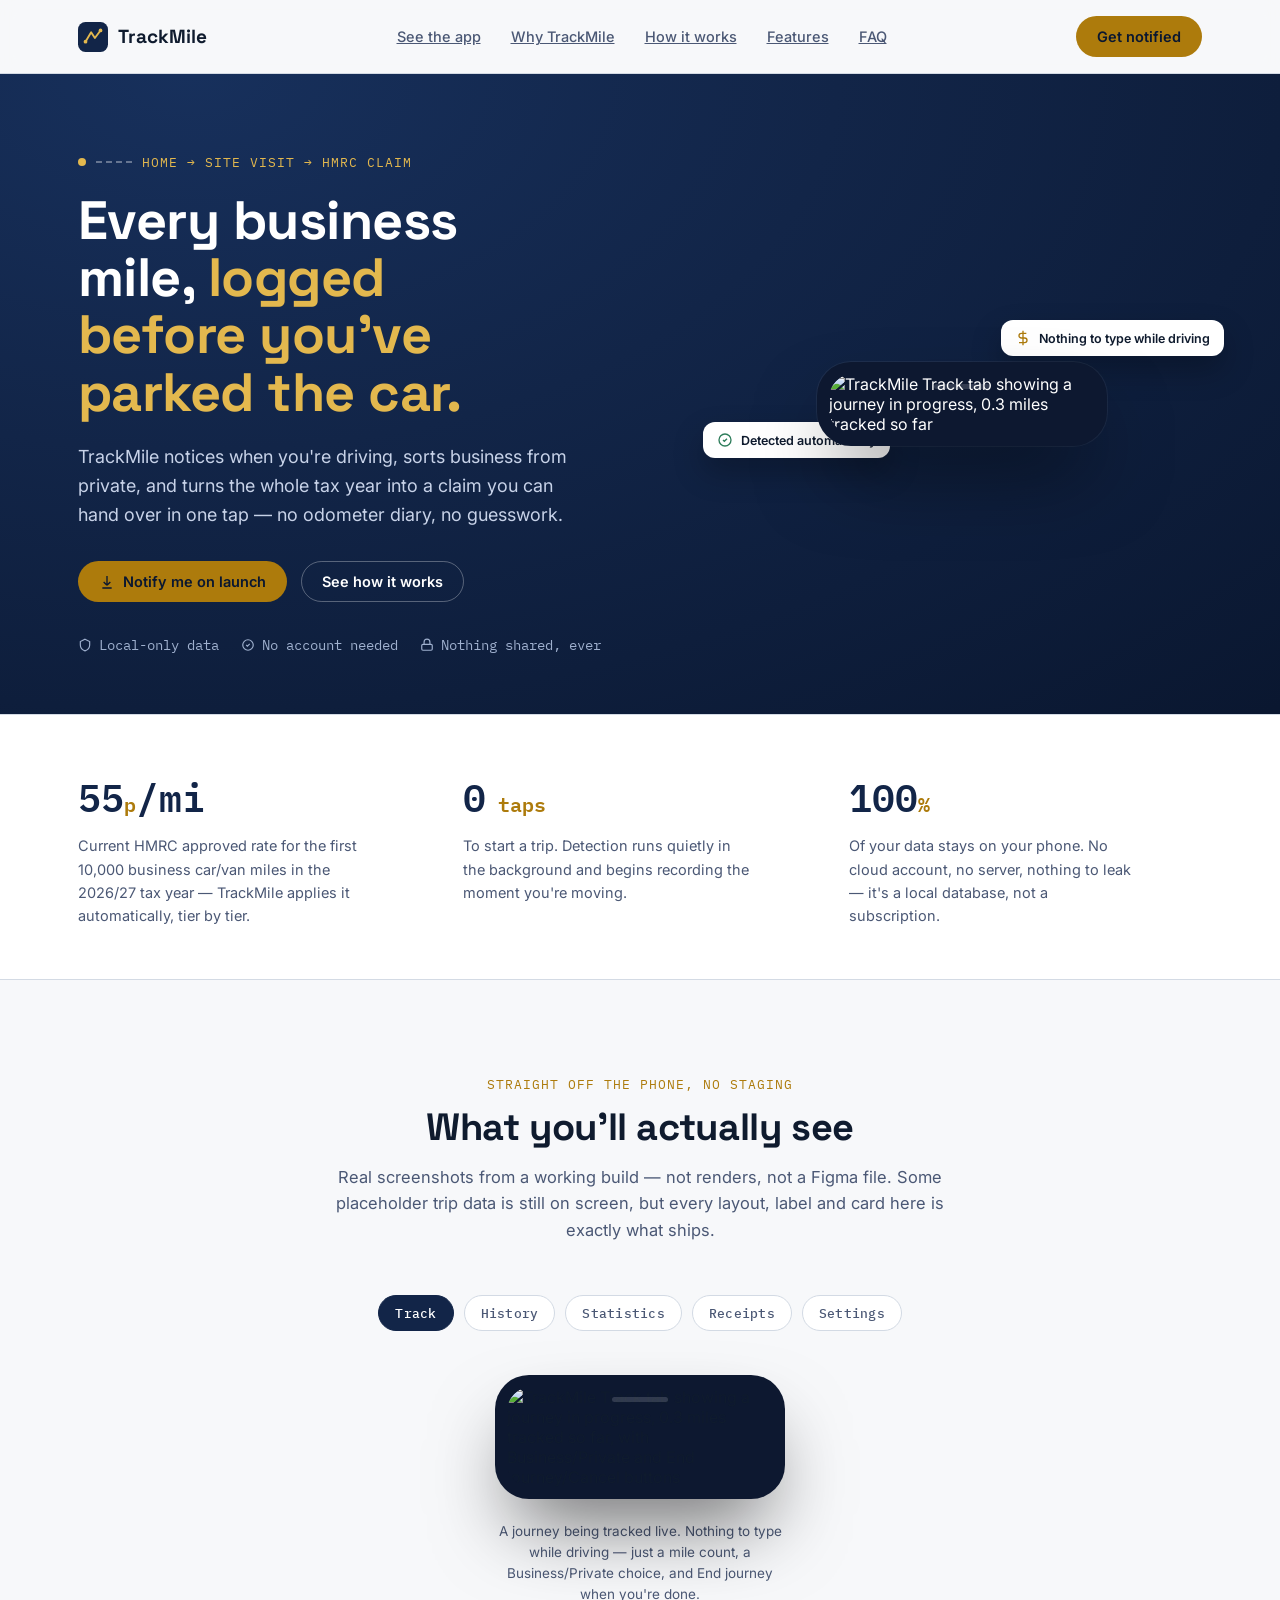
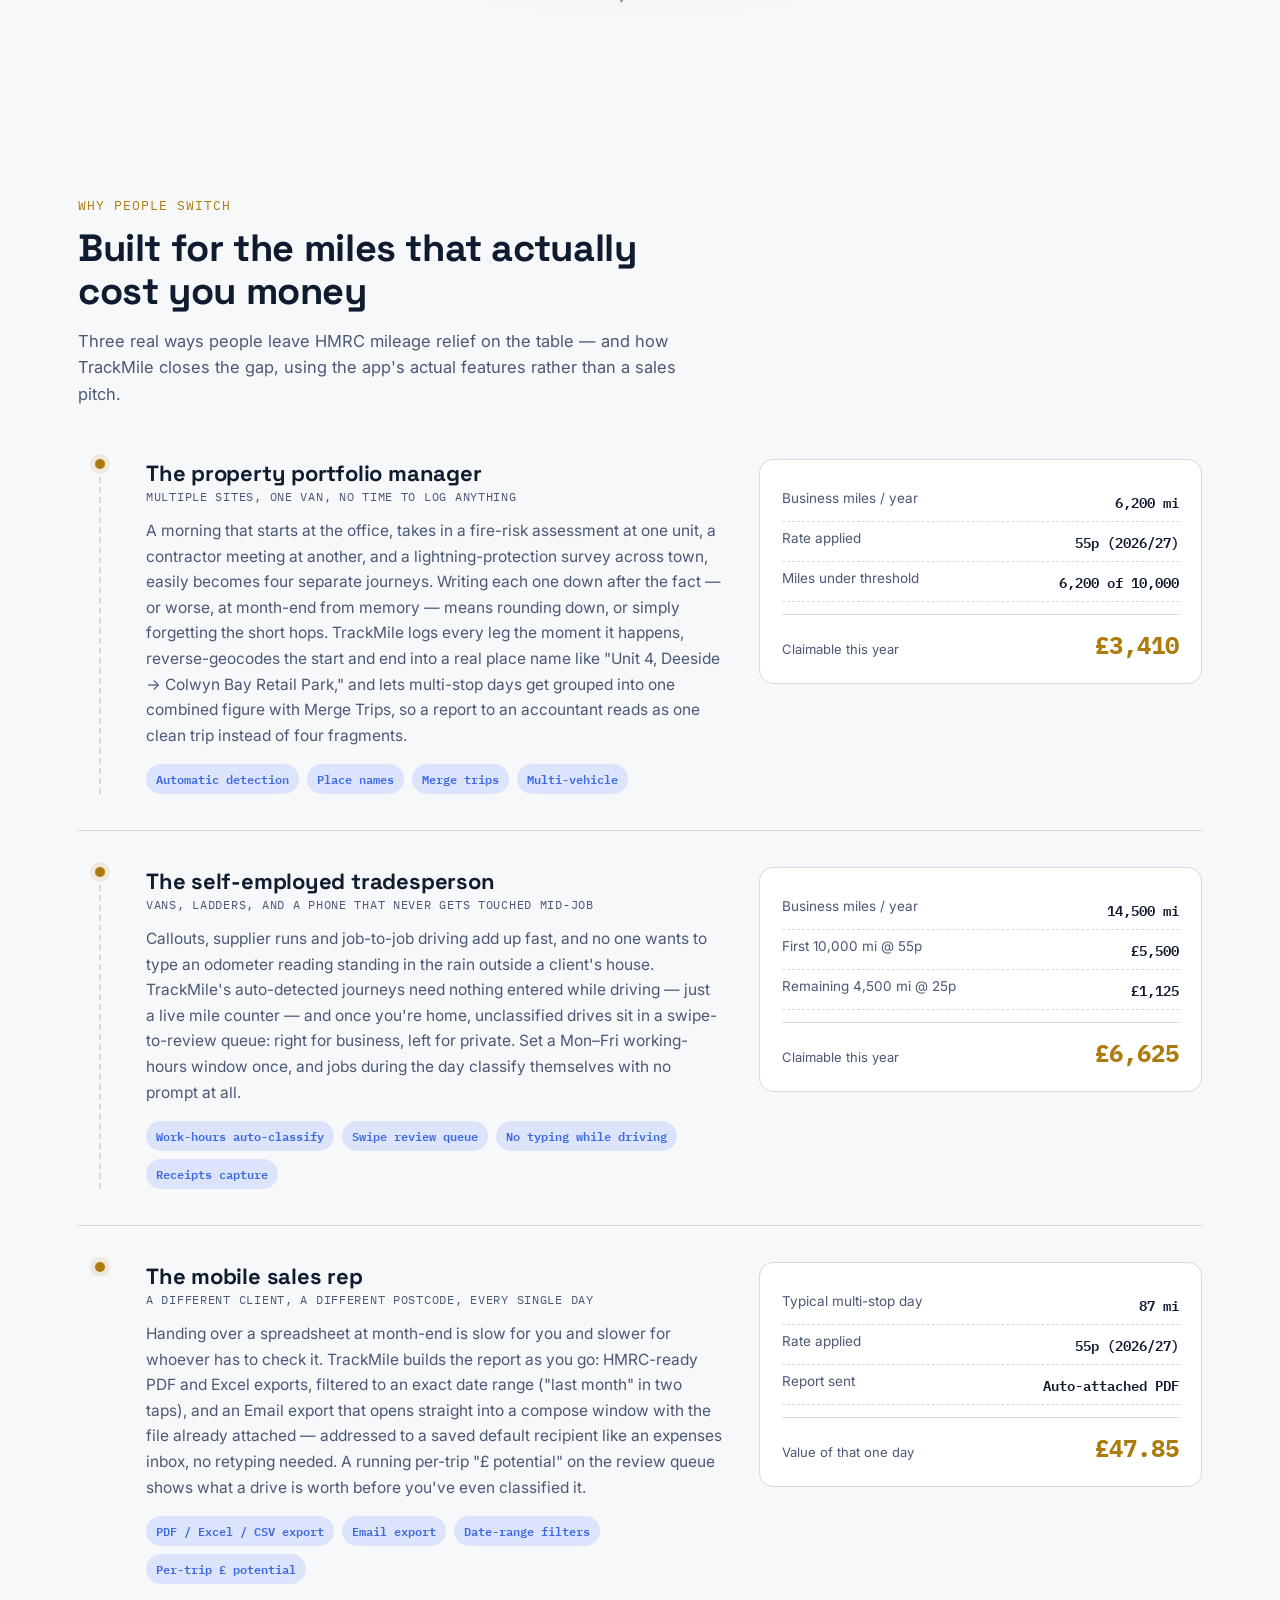
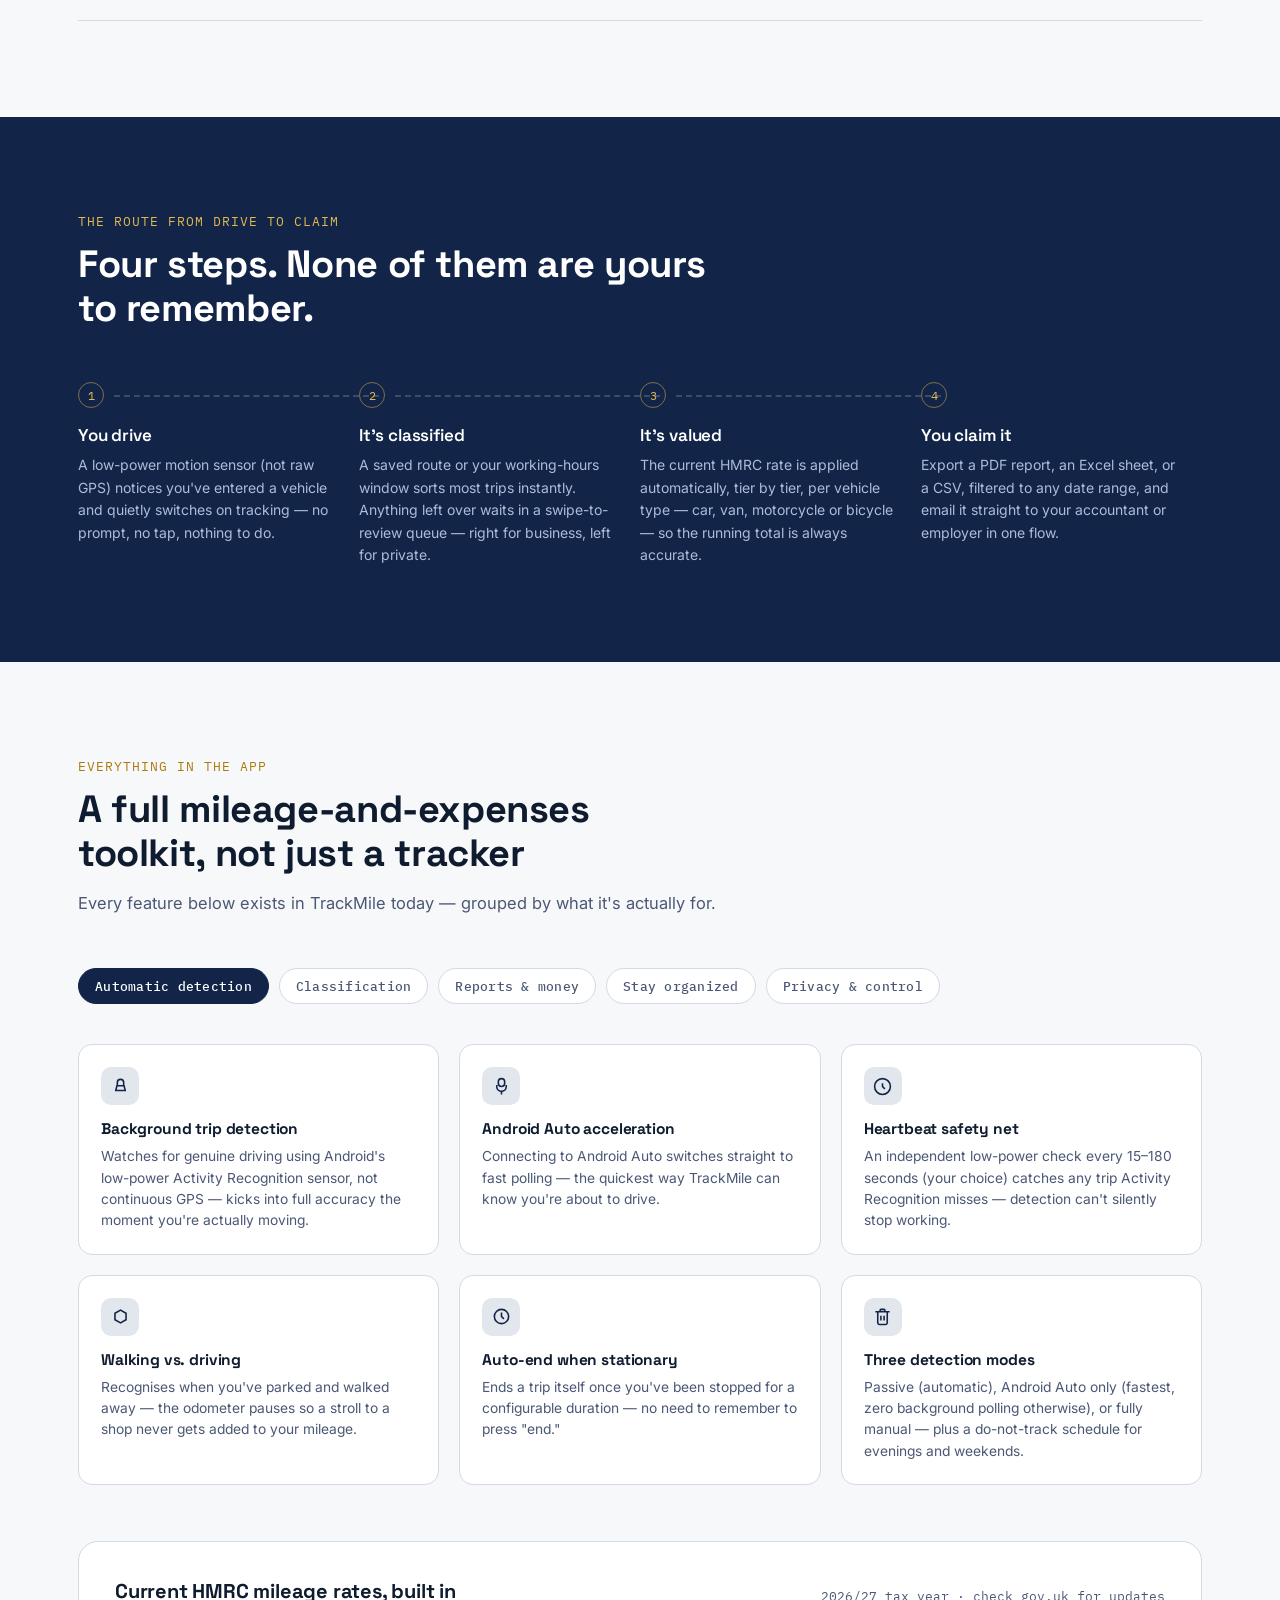
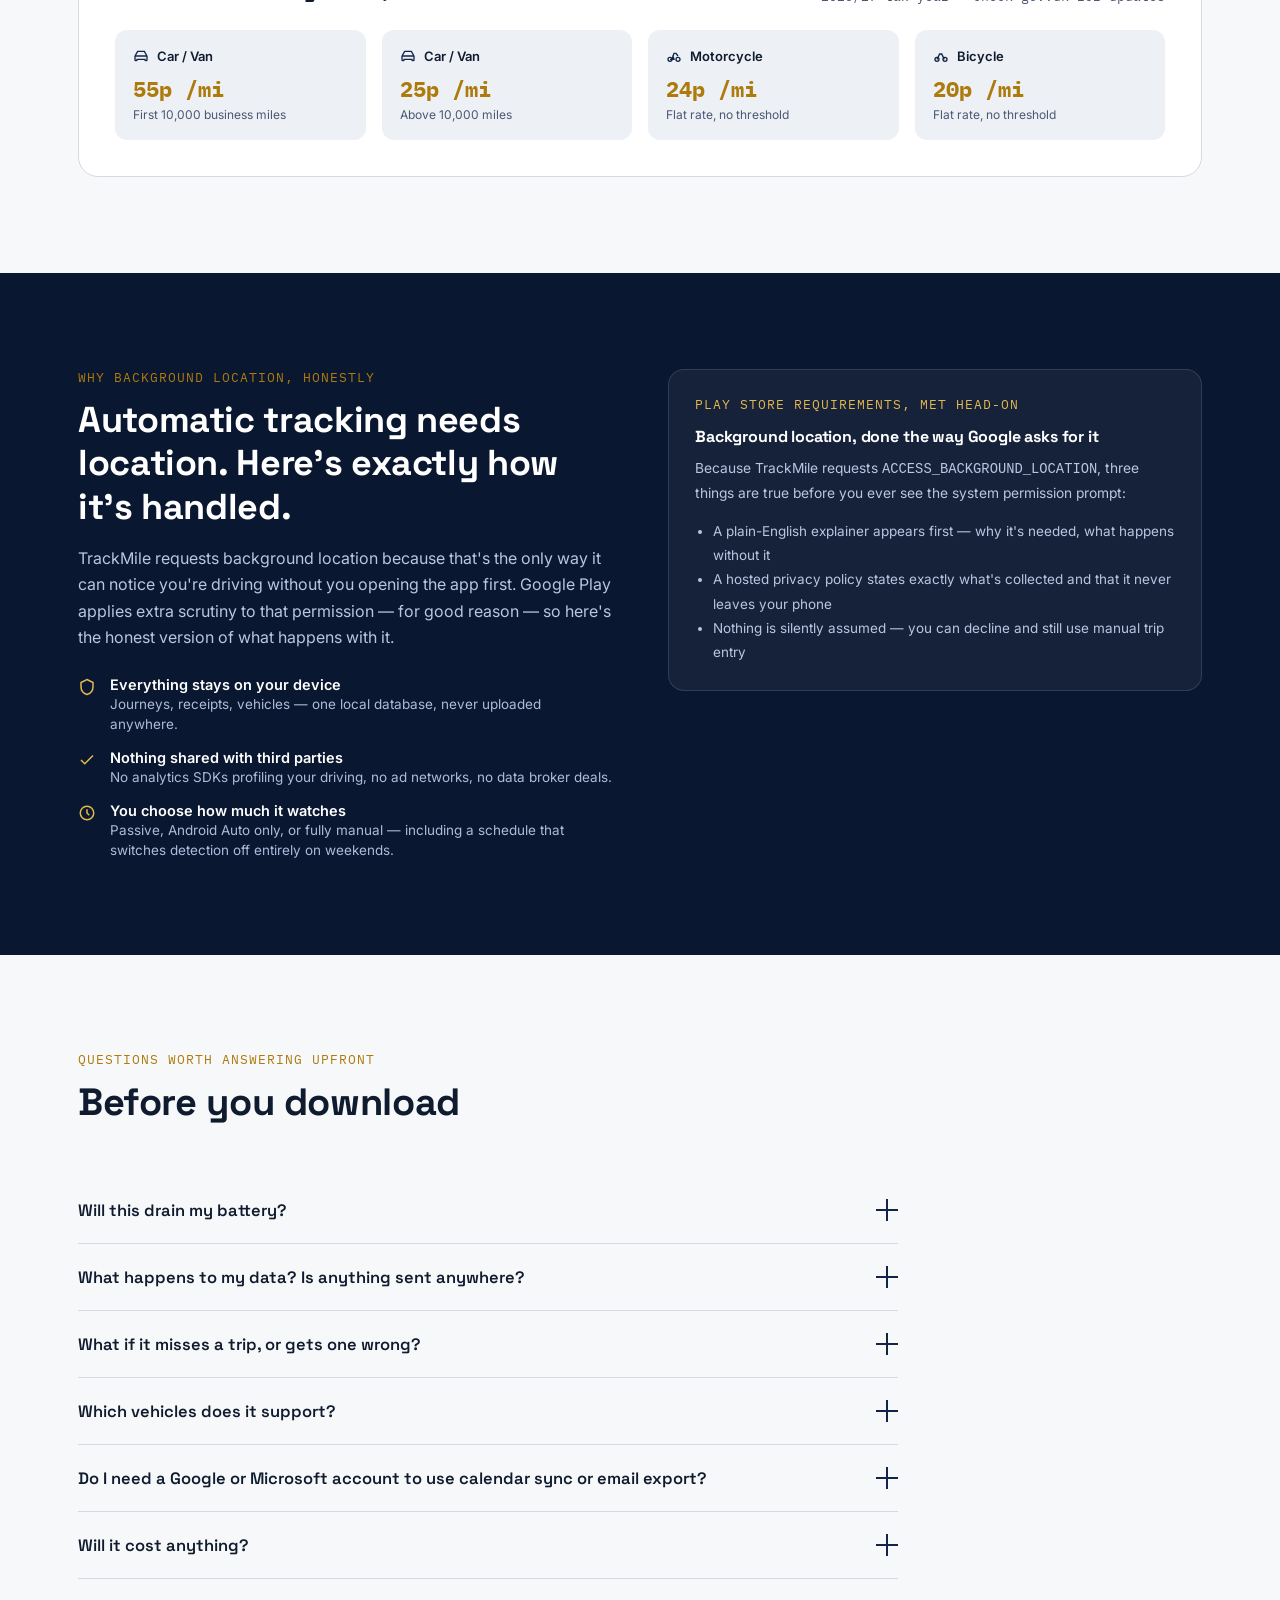
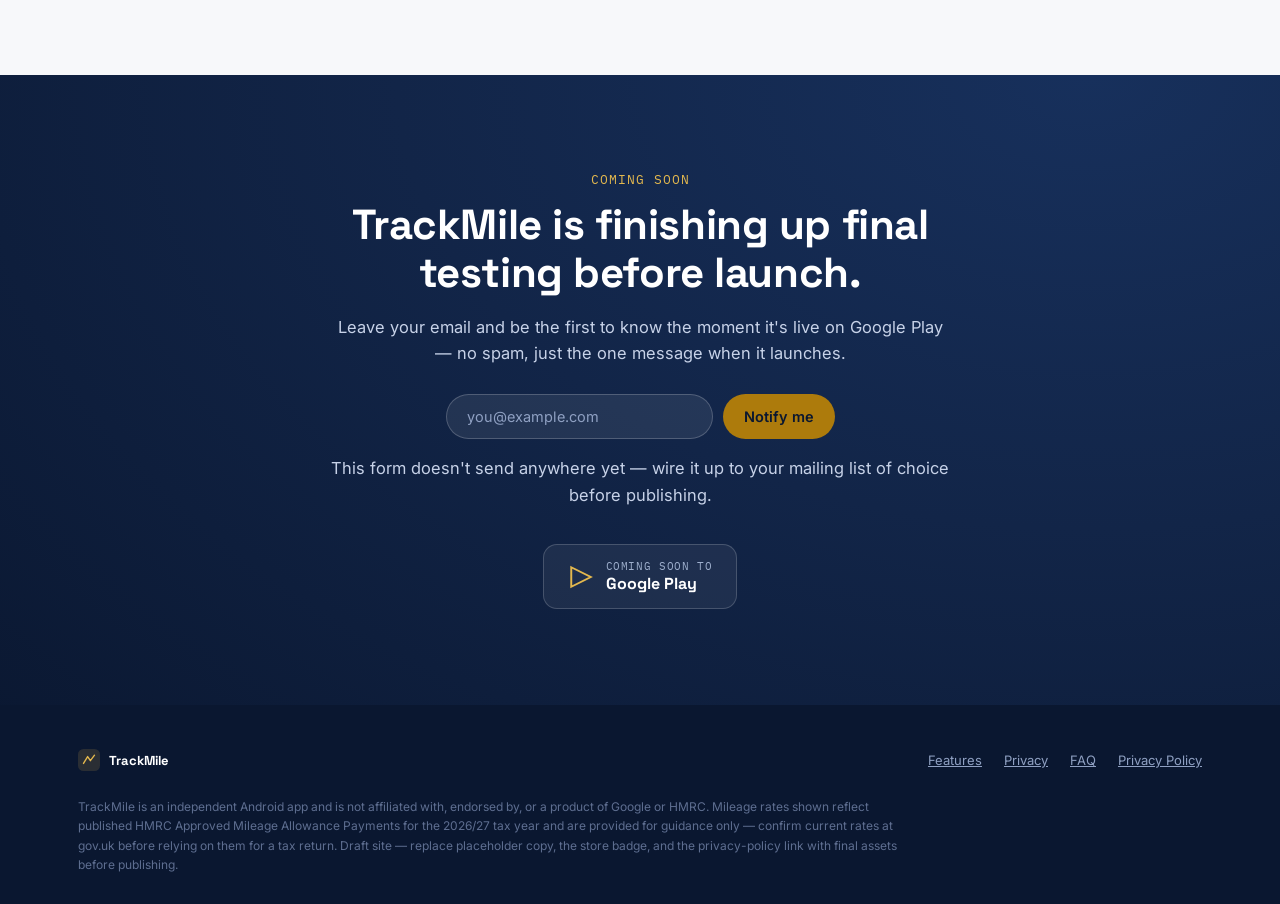
==== commit c5336174: "Add files via upload" ====
--- a/trackmile.html
+++ b/trackmile.html
@@ -1,301 +1,1046 @@
 <!DOCTYPE html>
-<html lang="en-GB">
+<html lang="en">
 <head>
 <meta charset="UTF-8">
 <meta name="viewport" content="width=device-width, initial-scale=1.0">
-<title>TrackMile — automatic mileage tracking for HMRC claims | Fieldworks</title>
-<meta name="description" content="TrackMile detects your driving automatically, applies the correct HMRC mileage rate, and exports a claim-ready report — offline-first, built for UK sole traders and employees.">
+<title>TrackMile — Automatic mileage tracking that pays for itself</title>
+<meta name="description" content="TrackMile detects your drives automatically, sorts business from private, and hands you HMRC-ready mileage reports. Local-only. No account. No cloud.">
 <link rel="preconnect" href="https://fonts.googleapis.com">
 <link rel="preconnect" href="https://fonts.gstatic.com" crossorigin>
-<link href="https://fonts.googleapis.com/css2?family=Archivo:wght@600;700;800;900&family=Public+Sans:wght@400;500;600;700&family=IBM+Plex+Mono:wght@400;500;600&display=swap" rel="stylesheet">
-<link rel="stylesheet" href="css/style.css">
+<link href="https://fonts.googleapis.com/css2?family=Space+Grotesk:wght@400;500;600;700&family=Inter:wght@400;500;600;700&family=IBM+Plex+Mono:wght@400;500;600&display=swap" rel="stylesheet">
+<style>
+  :root{
+    --navy:#122548;
+    --navy-deep:#0A1730;
+    --gold:#AD7B0C;
+    --gold-light:#E3B84E;
+    --green:#2E7D5B;
+    --green-tint:#CDE9DB;
+    --blue:#3E6AE1;
+    --blue-tint:#DCE4FC;
+    --fog:#EDF0F4;
+    --fog-2:#E2E7EE;
+    --paper:#F7F8FA;
+    --ink:#0F1B2E;
+    --ink-soft:#4B5875;
+    --line:#D3DAE4;
+    --white:#FFFFFF;
+    --radius:14px;
+    --disp:'Space Grotesk',sans-serif;
+    --body:'Inter',sans-serif;
+    --mono:'IBM Plex Mono',monospace;
+  }
+  *{box-sizing:border-box;}
+  html{scroll-behavior:smooth;}
+  body{
+    margin:0;
+    font-family:var(--body);
+    color:var(--ink);
+    background:var(--paper);
+    -webkit-font-smoothing:antialiased;
+  }
+  img,svg{display:block;}
+  a{color:inherit;}
+  .wrap{max-width:1180px;margin:0 auto;padding:0 28px;}
+  h1,h2,h3,h4{font-family:var(--disp);margin:0;letter-spacing:-0.01em;}
+  p{margin:0;line-height:1.6;}
+
+  /* ---------- Route line signature element ---------- */
+  .route-rail{
+    position:relative;
+    display:flex;
+    align-items:center;
+    gap:10px;
+    margin:0 0 14px 0;
+  }
+  .route-rail .pin{
+    width:9px;height:9px;border-radius:50%;
+    background:var(--gold);
+    box-shadow:0 0 0 4px rgba(173,123,12,0.14);
+    flex:none;
+  }
+  .route-rail .dashes{
+    flex:1;
+    height:0;
+    border-top:2px dashed var(--line);
+  }
+  .route-rail .place{
+    font-family:var(--mono);
+    font-size:12.5px;
+    letter-spacing:0.06em;
+    text-transform:uppercase;
+    color:var(--ink-soft);
+    white-space:nowrap;
+  }
+
+  /* ---------- Header ---------- */
+  header{
+    position:sticky;top:0;z-index:50;
+    background:rgba(247,248,250,0.86);
+    backdrop-filter:blur(10px);
+    border-bottom:1px solid var(--line);
+  }
+  .nav{
+    display:flex;align-items:center;justify-content:space-between;
+    padding:16px 28px;max-width:1180px;margin:0 auto;
+  }
+  .brand{display:flex;align-items:center;gap:10px;font-family:var(--disp);font-weight:700;font-size:19px;}
+  .brand .mark{width:30px;height:30px;flex:none;}
+  .nav-links{display:flex;gap:30px;font-size:14.5px;font-weight:500;color:var(--ink-soft);}
+  .nav-links a:hover{color:var(--navy);}
+  .btn{
+    display:inline-flex;align-items:center;gap:8px;
+    font-family:var(--body);font-weight:600;font-size:14.5px;
+    padding:11px 20px;border-radius:999px;border:1px solid transparent;
+    cursor:pointer;text-decoration:none;transition:transform .15s ease, box-shadow .15s ease;
+  }
+  .btn:hover{transform:translateY(-1px);}
+  .btn-primary{background:var(--gold);color:var(--navy-deep);}
+  .btn-primary:hover{box-shadow:0 8px 20px rgba(173,123,12,0.35);}
+  .btn-ghost{background:transparent;border-color:var(--line);color:var(--ink);}
+  .btn-ghost:hover{border-color:var(--navy);}
+  .btn-light{background:var(--white);color:var(--navy);}
+  @media(max-width:820px){.nav-links{display:none;}}
+
+  /* ---------- Hero ---------- */
+  .hero{
+    background:radial-gradient(120% 140% at 15% 0%, #17305c 0%, var(--navy) 42%, var(--navy-deep) 100%);
+    color:var(--white);
+    padding:80px 0 0;
+    overflow:hidden;
+    position:relative;
+  }
+  .hero .wrap{
+    display:grid;grid-template-columns:1.1fr 0.9fr;gap:56px;align-items:center;
+    padding-bottom:60px;
+  }
+  @media(max-width:960px){.hero .wrap{grid-template-columns:1fr;}}
+  .eyebrow-route{display:flex;align-items:center;gap:10px;margin-bottom:22px;}
+  .eyebrow-route .pin{width:8px;height:8px;border-radius:50%;background:var(--gold-light);}
+  .eyebrow-route .dashes{width:36px;height:0;border-top:2px dashed rgba(255,255,255,0.35);}
+  .eyebrow-route span{font-family:var(--mono);font-size:12.5px;letter-spacing:0.08em;text-transform:uppercase;color:var(--gold-light);}
+  .hero h1{
+    font-size:clamp(34px,4.6vw,54px);
+    line-height:1.06;
+    font-weight:700;
+    max-width:12ch;
+  }
+  .hero h1 em{font-style:normal;color:var(--gold-light);}
+  .hero .sub{
+    margin-top:22px;font-size:18px;line-height:1.6;color:#C7D2E8;max-width:46ch;
+  }
+  .hero-ctas{display:flex;gap:14px;margin-top:32px;flex-wrap:wrap;}
+  .trust-row{
+    display:flex;gap:22px;margin-top:34px;flex-wrap:wrap;
+    font-size:13.5px;color:#9FB0CE;font-family:var(--mono);
+  }
+  .trust-row span{display:flex;align-items:center;gap:7px;}
+  .trust-row svg{width:14px;height:14px;}
+
+  /* phone mock */
+  .phone-stage{position:relative;display:flex;justify-content:center;}
+  .phone{
+    width:290px;background:#0D1830;border-radius:34px;padding:12px;
+    box-shadow:0 40px 80px -20px rgba(0,0,0,0.6), 0 0 0 1px rgba(255,255,255,0.06);
+    position:relative;
+  }
+  .phone::before{
+    content:'';position:absolute;top:22px;left:50%;transform:translateX(-50%);
+    width:56px;height:5px;border-radius:4px;background:rgba(255,255,255,0.15);
+  }
+  .phone-screen{
+    background:var(--paper);border-radius:24px;overflow:hidden;padding-top:34px;
+    min-height:520px;display:flex;flex-direction:column;
+  }
+  .ps-topbar{padding:0 18px 14px;display:flex;justify-content:space-between;align-items:center;}
+  .ps-topbar .label{font-size:11px;color:var(--ink-soft);font-family:var(--mono);}
+  .ps-card{
+    margin:0 16px 14px;background:var(--white);border-radius:16px;padding:18px;
+    box-shadow:0 1px 0 var(--line);
+  }
+  .ps-badge{
+    display:inline-flex;align-items:center;gap:6px;font-size:11px;font-weight:600;
+    padding:4px 10px;border-radius:999px;background:var(--green-tint);color:var(--green);
+    font-family:var(--mono);letter-spacing:.03em;
+  }
+  .ps-badge .dot{width:6px;height:6px;border-radius:50%;background:var(--green);animation:pulse 1.6s infinite;}
+  @keyframes pulse{0%,100%{opacity:1;}50%{opacity:.35;}}
+  .ps-route{font-size:15px;font-weight:600;margin-top:12px;}
+  .ps-sub{font-size:12.5px;color:var(--ink-soft);margin-top:3px;}
+  .odo{
+    font-family:var(--mono);font-size:34px;font-weight:600;margin-top:14px;color:var(--navy);
+  }
+  .odo span{font-size:14px;color:var(--ink-soft);font-weight:500;margin-left:6px;}
+  .ps-buttons{display:flex;gap:10px;margin-top:16px;}
+  .ps-chip{
+    flex:1;text-align:center;padding:10px 0;border-radius:10px;font-size:12.5px;font-weight:600;
+  }
+  .ps-chip.biz{background:var(--green);color:white;}
+  .ps-chip.priv{background:var(--fog-2);color:var(--ink-soft);}
+  .ps-mini{
+    margin:0 16px;background:transparent;display:flex;gap:10px;
+  }
+  .ps-mini .mcard{
+    flex:1;background:var(--white);border-radius:12px;padding:12px;
+  }
+  .ps-mini .mcard .k{font-size:10.5px;color:var(--ink-soft);font-family:var(--mono);text-transform:uppercase;}
+  .ps-mini .mcard .v{font-size:16px;font-weight:700;margin-top:4px;color:var(--gold);font-family:var(--mono);}
+  .ps-navbar{
+    margin-top:auto;background:var(--navy);display:flex;justify-content:space-around;padding:14px 0 16px;
+  }
+  .ps-navbar .ni{width:20px;height:20px;opacity:.55;}
+  .ps-navbar .ni.active{opacity:1;}
+  .float-tag{
+    position:absolute;background:var(--white);color:var(--ink);border-radius:12px;padding:10px 14px;
+    font-size:12.5px;font-weight:600;box-shadow:0 14px 30px rgba(0,0,0,0.25);
+    display:flex;align-items:center;gap:8px;
+  }
+  .float-tag.t1{top:60px;left:-18px;}
+  .float-tag.t2{bottom:90px;right:-22px;}
+  .float-tag svg{width:16px;height:16px;flex:none;}
+  .phone.real .phone-screen{padding:0;min-height:auto;display:block;background:transparent;}
+  .shot-img{width:100%;display:block;border-radius:24px;}
+  @media(max-width:960px){.float-tag{display:none;}}
+
+  /* ---------- Section shells ---------- */
+  section{padding:96px 0;}
+  .section-head{max-width:640px;margin:0 0 52px;}
+  .section-head h2{font-size:clamp(26px,3.4vw,38px);font-weight:700;line-height:1.15;}
+  .section-head p{margin-top:14px;font-size:16.5px;color:var(--ink-soft);}
+  .tag-eyebrow{
+    font-family:var(--mono);font-size:12.5px;letter-spacing:.08em;text-transform:uppercase;
+    color:var(--gold);margin-bottom:14px;display:block;
+  }
+
+  /* ---------- Stat strip ---------- */
+  .stat-strip{background:var(--white);border-top:1px solid var(--line);border-bottom:1px solid var(--line);padding:52px 0;}
+  .stat-grid{display:grid;grid-template-columns:repeat(3,1fr);gap:32px;}
+  @media(max-width:760px){.stat-grid{grid-template-columns:1fr;}}
+  .stat{text-align:left;}
+  .stat .num{font-family:var(--mono);font-size:38px;font-weight:600;color:var(--navy);}
+  .stat .num .u{font-size:20px;color:var(--gold);}
+  .stat .lbl{margin-top:8px;font-size:14.5px;color:var(--ink-soft);max-width:32ch;}
+
+  /* ---------- Persona / real world section ---------- */
+  .persona-list{display:flex;flex-direction:column;gap:0;}
+  .persona{
+    display:grid;grid-template-columns:44px 1fr;gap:24px;padding:36px 0;
+    border-bottom:1px solid var(--line);
+  }
+  .persona:first-child{padding-top:0;}
+  .persona-marker{display:flex;flex-direction:column;align-items:center;}
+  .persona-marker .dot{
+    width:10px;height:10px;border-radius:50%;background:var(--gold);
+    box-shadow:0 0 0 5px rgba(173,123,12,0.12);
+  }
+  .persona-marker .line{flex:1;width:0;border-left:2px dashed var(--line);margin-top:8px;}
+  .persona:last-child .persona-marker .line{display:none;}
+  .persona-body{display:grid;grid-template-columns:1.3fr 1fr;gap:36px;}
+  @media(max-width:820px){.persona-body{grid-template-columns:1fr;}}
+  .persona h3{font-size:22px;font-weight:700;}
+  .persona .role{font-family:var(--mono);font-size:12px;letter-spacing:.06em;text-transform:uppercase;color:var(--ink-soft);margin-top:2px;display:block;}
+  .persona p.story{margin-top:14px;font-size:15.5px;color:var(--ink-soft);line-height:1.65;}
+  .persona-figures{
+    background:var(--white);border:1px solid var(--line);border-radius:var(--radius);padding:22px;
+    align-self:start;
+  }
+  .pf-row{display:flex;justify-content:space-between;font-size:13.5px;padding:8px 0;border-bottom:1px dashed var(--line);}
+  .pf-row:last-child{border-bottom:none;}
+  .pf-row .k{color:var(--ink-soft);}
+  .pf-row .v{font-family:var(--mono);font-weight:600;}
+  .pf-total{
+    margin-top:12px;padding-top:14px;border-top:1px solid var(--line);
+    display:flex;justify-content:space-between;align-items:baseline;
+  }
+  .pf-total .k{font-size:13px;color:var(--ink-soft);}
+  .pf-total .v{font-family:var(--mono);font-size:24px;font-weight:700;color:var(--gold);}
+  .feature-mentions{display:flex;gap:8px;flex-wrap:wrap;margin-top:16px;}
+  .fm-chip{
+    font-size:11.5px;font-weight:600;padding:5px 10px;border-radius:999px;
+    background:var(--blue-tint);color:var(--blue);font-family:var(--mono);
+  }
+
+  /* ---------- How it works ---------- */
+  .how{background:var(--navy);color:var(--white);}
+  .how .section-head p{color:#B9C6E2;}
+  .how .tag-eyebrow{color:var(--gold-light);}
+  .steps{display:grid;grid-template-columns:repeat(4,1fr);gap:0;position:relative;}
+  @media(max-width:900px){.steps{grid-template-columns:1fr;}}
+  .step{position:relative;padding:0 20px 0 0;}
+  .step-num{
+    font-family:var(--mono);font-size:13px;color:var(--gold-light);
+    display:flex;align-items:center;gap:10px;margin-bottom:16px;
+  }
+  .step-num .n{
+    width:26px;height:26px;border-radius:50%;border:1px solid rgba(227,184,78,0.5);
+    display:flex;align-items:center;justify-content:center;font-size:12px;
+  }
+  .step-rail{position:absolute;top:13px;left:36px;right:-20px;height:0;border-top:2px dashed rgba(255,255,255,0.18);}
+  @media(max-width:900px){.step-rail{display:none;}}
+  .step:last-child .step-rail{display:none;}
+  .step h4{font-size:17px;font-weight:600;margin-bottom:8px;}
+  .step p{font-size:14px;color:#AEBBDA;line-height:1.6;}
+
+  /* ---------- Feature groups ---------- */
+  .feat-tabs{display:flex;gap:10px;flex-wrap:wrap;margin-bottom:40px;}
+  .feat-tab{
+    font-family:var(--mono);font-size:12.5px;letter-spacing:.02em;
+    padding:9px 16px;border-radius:999px;border:1px solid var(--line);
+    background:var(--white);cursor:pointer;color:var(--ink-soft);font-weight:500;
+    transition:all .15s ease;
+  }
+  .feat-tab.active{background:var(--navy);border-color:var(--navy);color:var(--white);}
+  .feat-panels{position:relative;}
+  .feat-panel{display:none;}
+  .feat-panel.active{display:block;animation:fadeIn .35s ease;}
+  @keyframes fadeIn{from{opacity:0;transform:translateY(6px);}to{opacity:1;transform:translateY(0);}}
+  .feat-grid{display:grid;grid-template-columns:repeat(3,1fr);gap:20px;}
+  @media(max-width:960px){.feat-grid{grid-template-columns:repeat(2,1fr);}}
+  @media(max-width:640px){.feat-grid{grid-template-columns:1fr;}}
+  .feat-card{
+    background:var(--white);border:1px solid var(--line);border-radius:var(--radius);
+    padding:22px;
+  }
+  .feat-card .icon{
+    width:38px;height:38px;border-radius:10px;background:var(--fog-2);
+    display:flex;align-items:center;justify-content:center;margin-bottom:14px;
+  }
+  .feat-card .icon svg{width:19px;height:19px;stroke:var(--navy);}
+  .feat-card h4{font-size:15.5px;font-weight:700;margin-bottom:7px;}
+  .feat-card p{font-size:13.8px;color:var(--ink-soft);line-height:1.55;}
+
+  /* ---------- Rates strip ---------- */
+  .rates{background:var(--white);border:1px solid var(--line);border-radius:20px;padding:36px;margin-top:56px;}
+  .rates-head{display:flex;justify-content:space-between;align-items:flex-end;flex-wrap:wrap;gap:12px;margin-bottom:26px;}
+  .rates-head h3{font-size:20px;font-weight:700;}
+  .rates-head .note{font-size:12.5px;color:var(--ink-soft);font-family:var(--mono);}
+  .rate-grid{display:grid;grid-template-columns:repeat(4,1fr);gap:16px;}
+  @media(max-width:820px){.rate-grid{grid-template-columns:repeat(2,1fr);}}
+  .rate-card{background:var(--fog);border-radius:12px;padding:18px;}
+  .rate-card .veh{font-size:13px;font-weight:600;display:flex;align-items:center;gap:8px;}
+  .rate-card .veh svg{width:16px;height:16px;}
+  .rate-card .amount{font-family:var(--mono);font-size:22px;font-weight:700;margin-top:10px;color:var(--gold);}
+  .rate-card .cond{font-size:12px;color:var(--ink-soft);margin-top:4px;}
+
+  /* ---------- Privacy ---------- */
+  .privacy{background:var(--navy-deep);color:var(--white);}
+  .privacy-grid{display:grid;grid-template-columns:1fr 1fr;gap:56px;align-items:start;}
+  @media(max-width:900px){.privacy-grid{grid-template-columns:1fr;}}
+  .privacy h2{font-size:clamp(26px,3.2vw,36px);font-weight:700;line-height:1.2;}
+  .privacy .lead{margin-top:16px;font-size:16px;color:#B9C6E2;line-height:1.65;}
+  .privacy-list{margin-top:26px;display:flex;flex-direction:column;gap:16px;}
+  .privacy-item{display:flex;gap:14px;align-items:flex-start;}
+  .privacy-item svg{width:18px;height:18px;flex:none;margin-top:2px;stroke:var(--gold-light);}
+  .privacy-item div b{font-size:14.5px;font-weight:600;display:block;}
+  .privacy-item div span{font-size:13.5px;color:#AEBBDA;}
+  .disclosure-card{
+    background:rgba(255,255,255,0.05);border:1px solid rgba(255,255,255,0.12);
+    border-radius:16px;padding:26px;
+  }
+  .disclosure-card .tag-eyebrow{color:var(--gold-light);}
+  .disclosure-card h4{font-size:16px;font-weight:700;margin-bottom:10px;}
+  .disclosure-card p{font-size:13.8px;color:#B9C6E2;line-height:1.65;margin-bottom:14px;}
+  .disclosure-card ul{margin:0;padding-left:18px;color:#B9C6E2;font-size:13.5px;line-height:1.8;}
+
+  /* ---------- FAQ ---------- */
+  .faq-list{max-width:820px;}
+  .faq-item{border-bottom:1px solid var(--line);}
+  .faq-q{
+    width:100%;text-align:left;background:none;border:none;cursor:pointer;
+    padding:22px 0;display:flex;justify-content:space-between;align-items:center;gap:20px;
+    font-family:var(--disp);font-size:16.5px;font-weight:600;color:var(--ink);
+  }
+  .faq-q .plus{
+    width:22px;height:22px;flex:none;position:relative;
+  }
+  .faq-q .plus::before,.faq-q .plus::after{
+    content:'';position:absolute;background:var(--navy);transition:transform .25s ease;
+  }
+  .faq-q .plus::before{top:50%;left:0;width:100%;height:2px;transform:translateY(-50%);}
+  .faq-q .plus::after{left:50%;top:0;height:100%;width:2px;transform:translateX(-50%);}
+  .faq-item.open .plus::after{transform:translateX(-50%) rotate(90deg);opacity:0;}
+  .faq-a{max-height:0;overflow:hidden;transition:max-height .3s ease;}
+  .faq-a p{padding:0 0 22px;font-size:14.5px;color:var(--ink-soft);max-width:70ch;line-height:1.65;}
+
+  /* ---------- Final CTA ---------- */
+  .cta-final{
+    background:radial-gradient(120% 160% at 85% 0%, #17305c 0%, var(--navy) 45%, var(--navy-deep) 100%);
+    color:var(--white);text-align:center;
+  }
+  .cta-final .wrap{max-width:680px;}
+  .cta-final h2{font-size:clamp(28px,4vw,42px);font-weight:700;line-height:1.15;}
+  .cta-final p{margin-top:16px;font-size:16.5px;color:#C7D2E8;}
+  .store-badge{
+    margin-top:36px;display:inline-flex;align-items:center;gap:12px;
+    background:rgba(255,255,255,0.06);border:1px solid rgba(255,255,255,0.18);
+    padding:14px 24px;border-radius:14px;
+  }
+  .store-badge svg{width:26px;height:26px;}
+  .store-badge .txt{text-align:left;}
+  .store-badge .txt .small{font-size:10.5px;color:#9FB0CE;text-transform:uppercase;letter-spacing:.06em;font-family:var(--mono);}
+  .store-badge .txt .big{font-size:16px;font-weight:700;font-family:var(--disp);}
+  .notify-row{
+    margin-top:28px;display:flex;gap:10px;justify-content:center;flex-wrap:wrap;
+  }
+  .notify-row input{
+    background:rgba(255,255,255,0.08);border:1px solid rgba(255,255,255,0.2);
+    border-radius:999px;padding:13px 20px;color:white;font-size:14.5px;min-width:260px;
+    font-family:var(--body);
+  }
+  .notify-row input::placeholder{color:#8FA0C2;}
+  .notify-note{margin-top:14px;font-size:12.5px;color:#8FA0C2;}
+
+  footer{background:var(--navy-deep);color:#8FA0C2;padding:44px 0 30px;}
+  .footer-row{display:flex;justify-content:space-between;align-items:center;flex-wrap:wrap;gap:16px;font-size:13px;}
+  .footer-brand{display:flex;align-items:center;gap:9px;color:white;font-family:var(--disp);font-weight:700;}
+  .footer-brand .mark{width:22px;height:22px;}
+  .footer-links{display:flex;gap:22px;flex-wrap:wrap;}
+  .footer-links a:hover{color:white;}
+  .footer-fine{margin-top:26px;font-size:12px;color:#5E6E90;line-height:1.6;max-width:820px;}
+
+  /* ---------- App tour (accurate screen mockups) ---------- */
+  .tour-tabs{display:flex;gap:10px;justify-content:center;flex-wrap:wrap;margin-bottom:44px;}
+  .tour-stage{display:flex;justify-content:center;}
+  .tour-panel{display:none;}
+  .tour-panel.active{display:flex;justify-content:center;animation:fadeIn .35s ease;}
+  .tour-caption{max-width:290px;margin:22px auto 0;text-align:center;font-size:13.5px;color:var(--ink-soft);line-height:1.55;}
+  .mock-btn{
+    border-radius:10px;padding:10px 12px;font-size:12.5px;font-weight:600;text-align:center;
+    display:flex;align-items:center;justify-content:center;gap:6px;
+  }
+  .mock-btn.solid{background:var(--navy);color:white;}
+  .mock-btn.outline{border:1px solid var(--line);color:var(--navy);}
+  .odo-static{font-family:var(--mono);font-size:32px;font-weight:600;color:var(--navy);margin-top:10px;}
+  .odo-static span{display:block;font-size:11.5px;font-weight:500;color:var(--ink-soft);font-family:var(--body);margin-top:2px;}
+  .hist-topbar-icons{display:flex;gap:10px;}
+  .hist-topbar-icons svg{width:16px;height:16px;opacity:.55;}
+  .section-label-mock{
+    font-size:11.5px;font-weight:700;color:var(--ink);padding:0 16px;margin-bottom:8px;
+  }
+  .review-card{
+    margin:0 16px 10px;background:var(--white);border:1px solid var(--gold);border-radius:12px;padding:13px;
+  }
+  .review-card .top{display:flex;justify-content:space-between;align-items:flex-start;}
+  .review-card .name{font-size:13px;font-weight:600;}
+  .review-card .potential{font-family:var(--mono);font-size:11px;color:var(--gold);font-weight:600;}
+  .review-card .btns{display:flex;gap:8px;margin-top:10px;}
+  .review-card .rbtn{flex:1;text-align:center;font-size:11px;font-weight:700;padding:7px 0;border-radius:8px;}
+  .review-card .rbtn.biz{background:var(--green-tint);color:var(--green);}
+  .review-card .rbtn.priv{background:var(--blue-tint);color:var(--blue);}
+  .chip-row-mock{display:flex;gap:8px;padding:0 16px 10px;flex-wrap:wrap;}
+  .chip-mock{
+    font-size:11px;font-weight:600;padding:6px 12px;border-radius:999px;border:1px solid var(--line);color:var(--ink-soft);
+    display:flex;align-items:center;gap:5px;
+  }
+  .chip-mock.active{background:var(--navy);color:white;border-color:var(--navy);}
+  .hist-row{
+    margin:0 16px 8px;background:var(--white);border-radius:12px;padding:13px 14px;
+    display:flex;justify-content:space-between;align-items:center;
+  }
+  .hist-row .name{font-size:13px;font-weight:600;}
+  .hist-row .meta{font-size:11px;color:var(--ink-soft);margin-top:2px;}
+  .hist-row .right{text-align:right;}
+  .hist-row .mi{font-family:var(--mono);font-size:13px;font-weight:600;}
+  .badge-mock{
+    display:inline-block;margin-top:4px;font-size:10px;font-weight:700;padding:3px 9px;border-radius:999px;
+  }
+  .badge-mock.biz{background:var(--green-tint);color:var(--green);}
+  .badge-mock.priv{background:var(--blue-tint);color:var(--blue);}
+  .stat-row-mock{display:flex;justify-content:space-between;font-size:12.5px;padding:5px 0;}
+  .stat-row-mock .k{color:var(--ink-soft);}
+  .stat-row-mock .v{font-family:var(--mono);font-weight:600;}
+  .stat-row-mock.total .v{font-size:16px;color:var(--gold);font-weight:700;}
+  .bar-row{margin-bottom:10px;}
+  .bar-row .lbl-row{display:flex;justify-content:space-between;font-size:11px;margin-bottom:4px;}
+  .bar-row .lbl-row .k{color:var(--ink-soft);}
+  .bar-row .lbl-row .v{font-family:var(--mono);font-weight:600;}
+  .bar-track{height:6px;border-radius:4px;background:var(--fog-2);overflow:hidden;}
+  .bar-fill{height:100%;background:var(--navy);border-radius:4px;}
+  .period-chip-row{display:flex;gap:6px;padding:0 16px 12px;}
+  .period-chip{
+    flex:1;text-align:center;font-size:10.5px;font-weight:700;padding:7px 0;border-radius:8px;
+    border:1px solid var(--line);color:var(--ink-soft);
+  }
+  .period-chip.active{background:var(--navy);color:white;border-color:var(--navy);}
+  .receipt-row{
+    margin:0 16px 8px;background:var(--white);border-radius:12px;padding:11px 14px;
+    display:flex;align-items:center;gap:12px;
+  }
+  .receipt-row .thumb{
+    width:36px;height:36px;border-radius:8px;background:var(--fog-2);display:flex;align-items:center;justify-content:center;flex:none;
+  }
+  .receipt-row .thumb svg{width:17px;height:17px;stroke:var(--navy);}
+  .receipt-row .info{flex:1;}
+  .receipt-row .info .n{font-size:12.5px;font-weight:600;}
+  .receipt-row .info .c{font-size:10.5px;color:var(--ink-soft);margin-top:2px;}
+  .receipt-row .amt{font-family:var(--mono);font-size:13px;font-weight:700;color:var(--gold);}
+
+  .reveal{opacity:0;transform:translateY(18px);transition:opacity .6s ease, transform .6s ease;}
+  .reveal.in{opacity:1;transform:translateY(0);}
+  @media (prefers-reduced-motion: reduce){
+    .reveal{opacity:1;transform:none;transition:none;}
+    *{scroll-behavior:auto !important;}
+  }
+</style>
 </head>
-<body class="app-trackmile">
-
-<nav class="site-nav">
-  <div class="wrap">
-    <a href="index.html" class="wordmark-lockup">
-      <span class="parent">Fieldworks</span>
-      <span class="current">TrackMile</span>
-    </a>
-    <button class="nav-toggle" id="navToggle" aria-label="Toggle menu">&#9776;</button>
-    <ul class="nav-links" id="navLinks">
-      <li><a href="trackmile.html" class="active">TrackMile</a></li>
-      <li><a href="support.html">Support</a></li>
-      <li><a href="privacy.html">Privacy</a></li>
-    </ul>
-  </div>
-</nav>
-
-<header class="hero" style="padding-bottom: 20px;">
-  <div class="wrap hero-grid">
-    <div>
-      <img src="assets/trackmile-icon-512.png" alt="" width="64" height="64" style="border-radius:14px; margin-bottom:20px;">
-      <h1>Mileage tracking that runs itself.</h1>
-      <p class="lede">TrackMile notices when you're driving, logs the trip, and works out what you're owed at the correct HMRC rate — 55p/25p for cars and vans, 24p for motorcycles, 20p for bicycles. No start/stop buttons to forget.</p>
-      <div class="cta-row">
-        <a href="support.html" class="btn btn-accent">Join closed testing &rarr;</a>
-        <a href="#faq-trackmile" class="btn btn-ghost">How it works</a>
-      </div>
-    </div>
-    <div class="odometer-card">
-      <div class="odometer-label">Claim rate, applied automatically</div>
-      <div style="font-family: var(--font-mono); font-size: 1.9rem; font-weight:600; margin-bottom:6px;">55p <span style="opacity:.5; font-size:1.1rem;">per mile</span></div>
-      <div class="odometer-unit">Cars &amp; vans, first 10,000 business miles (2026/27 HMRC rate). Drops to 25p after the threshold — motorcycles and bicycles use their own flat rate.</div>
-    </div>
+<body>
+
+<!-- ============ HEADER ============ -->
+<header>
+  <div class="nav">
+    <div class="brand">
+      <svg class="mark" viewBox="0 0 32 32" fill="none">
+        <rect width="32" height="32" rx="8" fill="#122548"/>
+        <path d="M8 21L14 11L18 17L24 9" stroke="#E3B84E" stroke-width="2" stroke-linecap="round" stroke-linejoin="round"/>
+        <circle cx="8" cy="21" r="2" fill="#E3B84E"/>
+        <circle cx="24" cy="9" r="2" fill="#E3B84E"/>
+      </svg>
+      TrackMile
+    </div>
+    <nav class="nav-links">
+      <a href="#tour">See the app</a>
+      <a href="#why">Why TrackMile</a>
+      <a href="#how">How it works</a>
+      <a href="#features">Features</a>
+      <a href="#faq">FAQ</a>
+    </nav>
+    <a href="#get" class="btn btn-primary">Get notified</a>
   </div>
 </header>
 
-<main>
+<!-- ============ HERO ============ -->
+<section class="hero">
   <div class="wrap">
-    <div class="status-banner">
-      <span class="dot"></span>
-      <span><strong>Currently in development.</strong> Closed testing on Google Play opens soon — see the <a href="support.html" style="color: var(--accent-deep); font-weight:700;">support page</a> to be one of the first testers.</span>
+    <div>
+      <div class="eyebrow-route">
+        <span class="pin"></span><span class="dashes"></span>
+        <span>Home → Site visit → HMRC claim</span>
+      </div>
+      <h1>Every business mile, <em>logged before you've parked the car.</em></h1>
+      <p class="sub">TrackMile notices when you're driving, sorts business from private, and turns the whole tax year into a claim you can hand over in one tap — no odometer diary, no guesswork.</p>
+      <div class="hero-ctas">
+        <a href="#get" class="btn btn-primary">
+          <svg width="16" height="16" viewBox="0 0 24 24" fill="none" stroke="currentColor" stroke-width="2"><path d="M12 3v14m0 0l-5-5m5 5l5-5M5 21h14"/></svg>
+          Notify me on launch
+        </a>
+        <a href="#how" class="btn btn-ghost" style="color:#fff;border-color:rgba(255,255,255,0.3);">See how it works</a>
+      </div>
+      <div class="trust-row">
+        <span><svg viewBox="0 0 24 24" fill="none" stroke="currentColor" stroke-width="2"><path d="M12 2l8 4v6c0 5-3.5 8.5-8 10-4.5-1.5-8-5-8-10V6l8-4z"/></svg>Local-only data</span>
+        <span><svg viewBox="0 0 24 24" fill="none" stroke="currentColor" stroke-width="2"><circle cx="12" cy="12" r="9"/><path d="M9 12l2 2 4-4"/></svg>No account needed</span>
+        <span><svg viewBox="0 0 24 24" fill="none" stroke="currentColor" stroke-width="2"><rect x="3" y="11" width="18" height="10" rx="2"/><path d="M7 11V7a5 5 0 0110 0v4"/></svg>Nothing shared, ever</span>
+      </div>
+    </div>
+
+    <div class="phone-stage">
+      <div class="float-tag t1">
+        <svg viewBox="0 0 24 24" fill="none" stroke="#2E7D5B" stroke-width="2"><circle cx="12" cy="12" r="9"/><path d="M9 12l2 2 4-4"/></svg>
+        Detected automatically
+      </div>
+      <div class="float-tag t2">
+        <svg viewBox="0 0 24 24" fill="none" stroke="#AD7B0C" stroke-width="2"><path d="M12 1v22M17 5H9.5a3.5 3.5 0 000 7h5a3.5 3.5 0 010 7H6"/></svg>
+        Nothing to type while driving
+      </div>
+      <div class="phone real">
+        <div class="phone-screen"><img class="shot-img" src="screenshots/track-active.jpg" alt="TrackMile Track tab showing a journey in progress, 0.3 miles tracked so far"></div>
+      </div>
     </div>
   </div>
-
-  <section id="how-it-works">
-    <div class="wrap">
-      <div class="route">
-        <span class="marker">How it works</span>
-        <span class="line"></span>
-      </div>
-      <div class="section-head">
-        <h2>Four steps, and you only do one of them</h2>
-      </div>
-      <div class="steps-row">
-        <div class="step">
-          <div class="step-rail"></div>
-          <div class="step-num"><span class="n">1</span></div>
-          <h4>You drive</h4>
-          <p>TrackMile watches for genuine driving using your phone's low-power motion sensor, not constant GPS — it wakes up properly the moment you're actually moving.</p>
-        </div>
-        <div class="step">
-          <div class="step-rail"></div>
-          <div class="step-num"><span class="n">2</span></div>
-          <h4>It's classified</h4>
-          <p>Trips inside your working hours sort themselves automatically. Anything left over waits in a swipe-to-review queue — right for business, left for private.</p>
-        </div>
-        <div class="step">
-          <div class="step-rail"></div>
-          <div class="step-num"><span class="n">3</span></div>
-          <h4>It's valued</h4>
-          <p>The current HMRC rate is applied automatically, tier by tier, per vehicle type — car, van, motorcycle or bicycle — so the running total is always accurate.</p>
-        </div>
-        <div class="step">
-          <div class="step-num"><span class="n">4</span></div>
-          <h4>You claim it</h4>
-          <p>Export a PDF report, an Excel sheet, or a CSV, filtered to any date range, and email it straight to your accountant or employer in one flow.</p>
-        </div>
-      </div>
-    </div>
-  </section>
-
-  <section id="why">
-    <div class="wrap">
-      <div class="route">
-        <span class="marker">Why people switch</span>
-        <span class="line"></span>
-      </div>
-      <div class="section-head">
-        <h2>Built for the miles that actually cost you money</h2>
-        <p>Three real ways people leave HMRC mileage relief on the table — and how TrackMile closes the gap.</p>
-      </div>
-
-      <div class="persona-list">
-        <div class="persona">
-          <div class="persona-marker"><span class="dot"></span><span class="line"></span></div>
-          <div class="persona-body">
-            <div>
-              <h3>The property portfolio manager</h3>
-              <span class="role">Multiple sites, one van, no time to log anything</span>
-              <p class="story">A morning that starts at the office, takes in a fire-risk assessment at one unit, a contractor meeting at another, and a survey across town, easily becomes four separate journeys. Writing each one down afterwards — or worse, at month-end from memory — means rounding down, or simply forgetting the short hops. TrackMile logs every leg the moment it happens, with nothing to remember.</p>
-              <div class="fm-chips">
-                <span class="fm-chip">Background detection</span>
-                <span class="fm-chip">Multiple short trips a day</span>
-                <span class="fm-chip">Nothing to type</span>
-              </div>
-            </div>
-            <div class="persona-figures">
-              <div class="pf-row"><span class="k">Business miles / year</span><span class="v">9,200 mi</span></div>
-              <div class="pf-row"><span class="k">All under 10,000 mi @ 55p</span><span class="v">£5,060</span></div>
-              <div class="pf-total"><span class="k">Claimable this year</span><span class="v">£5,060</span></div>
+</section>
+
+<!-- ============ STAT STRIP ============ -->
+<div class="stat-strip">
+  <div class="wrap stat-grid">
+    <div class="stat reveal">
+      <div class="num">55<span class="u">p</span>/mi</div>
+      <p class="lbl">Current HMRC approved rate for the first 10,000 business car/van miles in the 2026/27 tax year — TrackMile applies it automatically, tier by tier.</p>
+    </div>
+    <div class="stat reveal">
+      <div class="num">0<span class="u"> taps</span></div>
+      <p class="lbl">To start a trip. Detection runs quietly in the background and begins recording the moment you're moving.</p>
+    </div>
+    <div class="stat reveal">
+      <div class="num">100<span class="u">%</span></div>
+      <p class="lbl">Of your data stays on your phone. No cloud account, no server, nothing to leak — it's a local database, not a subscription.</p>
+    </div>
+  </div>
+</div>
+
+<!-- ============ APP TOUR (real screenshots) ============ -->
+<section id="tour">
+  <div class="wrap">
+    <div class="section-head reveal" style="margin-left:auto;margin-right:auto;text-align:center;">
+      <span class="tag-eyebrow">Straight off the phone, no staging</span>
+      <h2>What you'll actually see</h2>
+      <p style="margin-left:auto;margin-right:auto;">Real screenshots from a working build — not renders, not a Figma file. Some placeholder trip data is still on screen, but every layout, label and card here is exactly what ships.</p>
+    </div>
+
+    <div class="tour-tabs reveal" id="tourTabs">
+      <button class="feat-tab active" data-tour="track">Track</button>
+      <button class="feat-tab" data-tour="history">History</button>
+      <button class="feat-tab" data-tour="stats">Statistics</button>
+      <button class="feat-tab" data-tour="receipts">Receipts</button>
+      <button class="feat-tab" data-tour="settings">Settings</button>
+    </div>
+
+    <div class="tour-stage reveal">
+
+      <!-- TRACK -->
+      <div class="tour-panel active" id="tourpanel-track">
+        <div>
+          <div class="phone real">
+            <div class="phone-screen"><img class="shot-img" src="screenshots/track-active.jpg" alt="TrackMile Track tab showing a journey in progress, 0.3 miles tracked so far, with Business/Private and End journey/Cancel buttons"></div>
+          </div>
+          <p class="tour-caption">A journey being tracked live. Nothing to type while driving — just a mile count, a Business/Private choice, and End journey when you're done.</p>
+        </div>
+      </div>
+
+      <!-- HISTORY -->
+      <div class="tour-panel" id="tourpanel-history">
+        <div>
+          <div class="phone real">
+            <div class="phone-screen"><img class="shot-img" src="screenshots/history-review.jpg" alt="TrackMile History tab showing the Needs Review queue with per-trip value estimates, filter chips, and a grouped multi-leg trip"></div>
+          </div>
+          <p class="tour-caption">The review queue — each unclassified drive shows what it's worth as a business mile before you've even tapped anything.</p>
+        </div>
+      </div>
+
+      <!-- STATISTICS -->
+      <div class="tour-panel" id="tourpanel-stats">
+        <div>
+          <div class="phone real">
+            <div class="phone-screen"><img class="shot-img" src="screenshots/statistics.jpg" alt="TrackMile Statistics tab showing monthly totals, the HMRC reimbursement calculation, and a 4-week trend chart"></div>
+          </div>
+          <p class="tour-caption">This month's totals, the live HMRC reimbursement figure, and a 4-week trend — all updating as trips come in.</p>
+        </div>
+      </div>
+
+      <!-- RECEIPTS -->
+      <div class="tour-panel" id="tourpanel-receipts">
+        <div>
+          <div class="phone real">
+            <div class="phone-screen"><img class="shot-img" src="screenshots/receipts.jpg" alt="TrackMile Receipts tab showing a running total and two photographed receipts"></div>
+          </div>
+          <p class="tour-caption">Fuel, parking and toll receipts, photographed and filed with a running total — no separate expenses app needed.</p>
+        </div>
+      </div>
+
+      <!-- SETTINGS -->
+      <div class="tour-panel" id="tourpanel-settings">
+        <div>
+          <div class="phone real">
+            <div class="phone-screen"><img class="shot-img" src="screenshots/settings-detectionmethod.jpg" alt="TrackMile Settings showing the three detection modes and detection responsiveness options"></div>
+          </div>
+          <p class="tour-caption">Detection method, responsiveness, quiet hours, backups, calendar sync — genuinely configurable, not just a toggle for dark mode.<br><a href="settings-guide.html" style="color:var(--gold);font-weight:600;">See every setting explained →</a></p>
+        </div>
+      </div>
+
+    </div>
+  </div>
+</section>
+
+<!-- ============ WHY / REAL WORLD ============ -->
+<section id="why">
+  <div class="wrap">
+    <div class="section-head reveal">
+      <span class="tag-eyebrow">Why people switch</span>
+      <h2>Built for the miles that actually cost you money</h2>
+      <p>Three real ways people leave HMRC mileage relief on the table — and how TrackMile closes the gap, using the app's actual features rather than a sales pitch.</p>
+    </div>
+
+    <div class="persona-list">
+
+      <div class="persona reveal">
+        <div class="persona-marker"><span class="dot"></span><span class="line"></span></div>
+        <div class="persona-body">
+          <div>
+            <h3>The property portfolio manager</h3>
+            <span class="role">Multiple sites, one van, no time to log anything</span>
+            <p class="story">A morning that starts at the office, takes in a fire-risk assessment at one unit, a contractor meeting at another, and a lightning-protection survey across town, easily becomes four separate journeys. Writing each one down after the fact — or worse, at month-end from memory — means rounding down, or simply forgetting the short hops. TrackMile logs every leg the moment it happens, reverse-geocodes the start and end into a real place name like "Unit 4, Deeside → Colwyn Bay Retail Park," and lets multi-stop days get grouped into one combined figure with Merge Trips, so a report to an accountant reads as one clean trip instead of four fragments.</p>
+            <div class="feature-mentions">
+              <span class="fm-chip">Automatic detection</span>
+              <span class="fm-chip">Place names</span>
+              <span class="fm-chip">Merge trips</span>
+              <span class="fm-chip">Multi-vehicle</span>
             </div>
           </div>
-        </div>
-
-        <div class="persona">
-          <div class="persona-marker"><span class="dot"></span><span class="line"></span></div>
-          <div class="persona-body">
-            <div>
-              <h3>The self-employed tradesperson</h3>
-              <span class="role">A different job, a different postcode, every day of the week</span>
-              <p class="story">TrackMile's auto-detected journeys need nothing entered while driving — just a live mile counter — and once you're home, unclassified drives sit in a swipe-to-review queue: right for business, left for private. Set a Mon–Fri working-hours window once, and jobs during the day classify themselves with no prompt at all.</p>
-              <div class="fm-chips">
-                <span class="fm-chip">Work-hours auto-classify</span>
-                <span class="fm-chip">Swipe review queue</span>
-                <span class="fm-chip">No typing while driving</span>
-                <span class="fm-chip">Receipts capture</span>
-              </div>
-            </div>
-            <div class="persona-figures">
-              <div class="pf-row"><span class="k">Business miles / year</span><span class="v">14,500 mi</span></div>
-              <div class="pf-row"><span class="k">First 10,000 mi @ 55p</span><span class="v">£5,500</span></div>
-              <div class="pf-row"><span class="k">Remaining 4,500 mi @ 25p</span><span class="v">£1,125</span></div>
-              <div class="pf-total"><span class="k">Claimable this year</span><span class="v">£6,625</span></div>
+          <div class="persona-figures">
+            <div class="pf-row"><span class="k">Business miles / year</span><span class="v">6,200 mi</span></div>
+            <div class="pf-row"><span class="k">Rate applied</span><span class="v">55p (2026/27)</span></div>
+            <div class="pf-row"><span class="k">Miles under threshold</span><span class="v">6,200 of 10,000</span></div>
+            <div class="pf-total"><span class="k">Claimable this year</span><span class="v">£3,410</span></div>
+          </div>
+        </div>
+      </div>
+
+      <div class="persona reveal">
+        <div class="persona-marker"><span class="dot"></span><span class="line"></span></div>
+        <div class="persona-body">
+          <div>
+            <h3>The self-employed tradesperson</h3>
+            <span class="role">Vans, ladders, and a phone that never gets touched mid-job</span>
+            <p class="story">Callouts, supplier runs and job-to-job driving add up fast, and no one wants to type an odometer reading standing in the rain outside a client's house. TrackMile's auto-detected journeys need nothing entered while driving — just a live mile counter — and once you're home, unclassified drives sit in a swipe-to-review queue: right for business, left for private. Set a Mon–Fri working-hours window once, and jobs during the day classify themselves with no prompt at all.</p>
+            <div class="feature-mentions">
+              <span class="fm-chip">Work-hours auto-classify</span>
+              <span class="fm-chip">Swipe review queue</span>
+              <span class="fm-chip">No typing while driving</span>
+              <span class="fm-chip">Receipts capture</span>
             </div>
           </div>
-        </div>
-
-        <div class="persona">
-          <div class="persona-marker"><span class="dot"></span></div>
-          <div class="persona-body">
-            <div>
-              <h3>The mobile sales rep</h3>
-              <span class="role">A different client, a different postcode, every single day</span>
-              <p class="story">Handing over a spreadsheet at month-end is slow for you and slower for whoever has to check it. TrackMile builds the report as you go: HMRC-ready PDF and Excel exports, filtered to an exact date range ("last month" in two taps), and an email export that opens straight into a compose window with the file already attached — addressed to a saved default recipient, no retyping needed.</p>
-              <div class="fm-chips">
-                <span class="fm-chip">One-tap date filters</span>
-                <span class="fm-chip">PDF &amp; Excel export</span>
-                <span class="fm-chip">Saved recipient email</span>
-              </div>
-            </div>
-            <div class="persona-figures">
-              <div class="pf-row"><span class="k">Business miles / year</span><span class="v">18,000 mi</span></div>
-              <div class="pf-row"><span class="k">First 10,000 mi @ 55p</span><span class="v">£5,500</span></div>
-              <div class="pf-row"><span class="k">Remaining 8,000 mi @ 25p</span><span class="v">£2,000</span></div>
-              <div class="pf-total"><span class="k">Claimable this year</span><span class="v">£7,500</span></div>
+          <div class="persona-figures">
+            <div class="pf-row"><span class="k">Business miles / year</span><span class="v">14,500 mi</span></div>
+            <div class="pf-row"><span class="k">First 10,000 mi @ 55p</span><span class="v">£5,500</span></div>
+            <div class="pf-row"><span class="k">Remaining 4,500 mi @ 25p</span><span class="v">£1,125</span></div>
+            <div class="pf-total"><span class="k">Claimable this year</span><span class="v">£6,625</span></div>
+          </div>
+        </div>
+      </div>
+
+      <div class="persona reveal">
+        <div class="persona-marker"><span class="dot"></span></div>
+        <div class="persona-body">
+          <div>
+            <h3>The mobile sales rep</h3>
+            <span class="role">A different client, a different postcode, every single day</span>
+            <p class="story">Handing over a spreadsheet at month-end is slow for you and slower for whoever has to check it. TrackMile builds the report as you go: HMRC-ready PDF and Excel exports, filtered to an exact date range ("last month" in two taps), and an Email export that opens straight into a compose window with the file already attached — addressed to a saved default recipient like an expenses inbox, no retyping needed. A running per-trip "£ potential" on the review queue shows what a drive is worth before you've even classified it.</p>
+            <div class="feature-mentions">
+              <span class="fm-chip">PDF / Excel / CSV export</span>
+              <span class="fm-chip">Email export</span>
+              <span class="fm-chip">Date-range filters</span>
+              <span class="fm-chip">Per-trip £ potential</span>
             </div>
           </div>
-        </div>
-      </div>
-    </div>
-  </section>
-
-  <section id="features">
-    <div class="wrap">
-      <div class="route">
-        <span class="marker">Everything in the app</span>
-        <span class="line"></span>
-      </div>
-      <div class="section-head">
-        <h2>A full mileage-and-expenses toolkit, not just a tracker</h2>
-        <p>Every feature below exists in TrackMile today, grouped by what it's actually for.</p>
-      </div>
-
-      <div class="feat-tabs" id="featTabs">
-        <button class="feat-tab active" data-panel="detect">Automatic detection</button>
-        <button class="feat-tab" data-panel="classify">Classification</button>
-        <button class="feat-tab" data-panel="reports">Reports &amp; money</button>
-        <button class="feat-tab" data-panel="organize">Stay organised</button>
-        <button class="feat-tab" data-panel="privacy2">Privacy &amp; control</button>
-      </div>
-
-      <div class="feat-panels">
-        <div class="feat-panel active" id="panel-detect">
-          <div class="feat-grid">
-            <div class="feat-card"><h4>Background trip detection</h4><p>Watches for genuine driving using Android's low-power activity sensor, not continuous GPS — switches to full accuracy the moment you're actually moving.</p></div>
-            <div class="feat-card"><h4>Android Auto acceleration</h4><p>Connect to Android Auto and detection sharpens immediately, with zero background battery polling needed to know you're driving.</p></div>
-            <div class="feat-card"><h4>Configurable responsiveness</h4><p>Choose how eagerly TrackMile checks for movement — Fastest, Fast, Balanced, or Battery saver — to suit how you use your phone.</p></div>
-            <div class="feat-card"><h4>Do Not Track schedule</h4><p>Set full days off, or an active-hours window on the days you do want tracking, so evenings and weekends are never recorded by mistake.</p></div>
+          <div class="persona-figures">
+            <div class="pf-row"><span class="k">Typical multi-stop day</span><span class="v">87 mi</span></div>
+            <div class="pf-row"><span class="k">Rate applied</span><span class="v">55p (2026/27)</span></div>
+            <div class="pf-row"><span class="k">Report sent</span><span class="v">Auto-attached PDF</span></div>
+            <div class="pf-total"><span class="k">Value of that one day</span><span class="v">£47.85</span></div>
           </div>
         </div>
-        <div class="feat-panel" id="panel-classify">
-          <div class="feat-grid">
-            <div class="feat-card"><h4>Work-hours auto-classify</h4><p>Trips during your set working hours are marked business automatically, with nothing to confirm.</p></div>
-            <div class="feat-card"><h4>Swipe-to-review queue</h4><p>Anything outside your working hours waits for a quick decision — swipe right for business, left for private.</p></div>
-            <div class="feat-card"><h4>Mid-journey switching</h4><p>Started as a personal trip but ended up at a client site? Reclassify the journey after the fact in a couple of taps.</p></div>
-            <div class="feat-card"><h4>Vehicle type &amp; correct rate</h4><p>Set up car, van, motorcycle or bicycle as vehicles, mark a default, and the right HMRC rate is applied to every trip on that vehicle automatically.</p></div>
-          </div>
-        </div>
-        <div class="feat-panel" id="panel-reports">
-          <div class="feat-grid">
-            <div class="feat-card"><h4>HMRC rate, applied automatically</h4><p>Tier-by-tier calculation for every vehicle type, including the drop from 55p to 25p after the 10,000-mile car/van threshold.</p></div>
-            <div class="feat-card"><h4>PDF, Excel &amp; CSV export</h4><p>Generate a claim-ready report in whichever format your employer or accountant needs.</p></div>
-            <div class="feat-card"><h4>One-tap date ranges</h4><p>Quick presets for this month, last month, this tax year or last tax year, plus a custom range when you need one.</p></div>
-            <div class="feat-card"><h4>Email export, saved recipient</h4><p>Send a report straight to a saved default address — your accountant or an expenses inbox — with the file already attached.</p></div>
-          </div>
-        </div>
-        <div class="feat-panel" id="panel-organize">
-          <div class="feat-grid">
-            <div class="feat-card"><h4>Full trip history &amp; filters</h4><p>Search and filter every recorded journey, with bulk delete and a "delete all" shortcut when a filter's applied.</p></div>
-            <div class="feat-card"><h4>Editable start time</h4><p>Missed the moment the phone was off? Edit a trip's start date and time by hand after the fact.</p></div>
-            <div class="feat-card"><h4>Calendar sync</h4><p>Push business, private, or all trips into your device calendar automatically, so your day's driving shows up alongside everything else.</p></div>
-            <div class="feat-card"><h4>Automatic place names</h4><p>Journeys are labelled with real place names via reverse geocoding, with a manual retry if a signal drop leaves one blank.</p></div>
-          </div>
-        </div>
-        <div class="feat-panel" id="panel-privacy2">
-          <div class="feat-grid">
-            <div class="feat-card"><h4>Local-first by default</h4><p>Your trip data lives on your device in a local database — no cloud account required to use the app day to day.</p></div>
-            <div class="feat-card"><h4>Location used for one job</h4><p>Background location exists to detect and record trips — nothing more. Full detail on the <a href="privacy.html" style="color:var(--accent-deep); font-weight:700;">privacy page</a>.</p></div>
-            <div class="feat-card"><h4>Optional backup &amp; restore</h4><p>Back up your full trip history if you want to, and restore it cleanly if you change phones.</p></div>
-            <div class="feat-card"><h4>Built to be reliable</h4><p>Crash and stability monitoring catches issues early — about how the app behaves, never about what's in your trips.</p></div>
-          </div>
-        </div>
-      </div>
-    </div>
-  </section>
-
-  <section id="faq-trackmile">
-    <div class="wrap">
-      <div class="section-head">
-        <h2>A few common questions</h2>
-      </div>
-      <details class="faq-item" open>
-        <summary>How does it know I'm driving?</summary>
-        <p>TrackMile uses your phone's motion sensors and GPS together to recognise driving-like movement, then confirms it with clear GPS evidence before logging a trip — so a walk to the shops doesn't get counted as a drive.</p>
-      </details>
-      <details class="faq-item">
-        <summary>Does it drain my battery?</summary>
-        <p>Trip detection is designed to run efficiently in the background using the phone's standard activity recognition, rather than keeping GPS on constantly. Testing feedback on real-world battery use is exactly what the closed testing round is for.</p>
-      </details>
-      <details class="faq-item">
-        <summary>What if it misses a trip?</summary>
-        <p>You can add any journey manually in a few seconds, and this is one of the areas we're actively refining ahead of a public release.</p>
-      </details>
-      <details class="faq-item">
-        <summary>Is it only for car mileage?</summary>
-        <p>No — car, van, motorcycle and bicycle are all supported, each with the correct HMRC rate applied automatically.</p>
-      </details>
-    </div>
-  </section>
-
-  <section>
-    <div class="wrap">
-      <div class="contact-card">
-        <h2 style="color: var(--white);">Be one of the first to try TrackMile</h2>
-        <p style="color: rgba(251,250,246,0.8); margin:0; max-width:56ch;">Closed testing needs a small group of UK drivers who claim mileage regularly — sole traders, tradespeople, or anyone on a mileage allowance at work.</p>
-        <a href="support.html" class="btn btn-accent">Get in touch</a>
-      </div>
-    </div>
-  </section>
-</main>
+      </div>
+
+    </div>
+  </div>
+</section>
+
+<!-- ============ HOW IT WORKS ============ -->
+<section class="how" id="how">
+  <div class="wrap">
+    <div class="section-head reveal">
+      <span class="tag-eyebrow">The route from drive to claim</span>
+      <h2>Four steps. None of them are yours to remember.</h2>
+    </div>
+    <div class="steps reveal">
+      <div class="step">
+        <div class="step-rail"></div>
+        <div class="step-num"><span class="n">1</span></div>
+        <h4>You drive</h4>
+        <p>A low-power motion sensor (not raw GPS) notices you've entered a vehicle and quietly switches on tracking — no prompt, no tap, nothing to do.</p>
+      </div>
+      <div class="step">
+        <div class="step-rail"></div>
+        <div class="step-num"><span class="n">2</span></div>
+        <h4>It's classified</h4>
+        <p>A saved route or your working-hours window sorts most trips instantly. Anything left over waits in a swipe-to-review queue — right for business, left for private.</p>
+      </div>
+      <div class="step">
+        <div class="step-rail"></div>
+        <div class="step-num"><span class="n">3</span></div>
+        <h4>It's valued</h4>
+        <p>The current HMRC rate is applied automatically, tier by tier, per vehicle type — car, van, motorcycle or bicycle — so the running total is always accurate.</p>
+      </div>
+      <div class="step">
+        <div class="step-num"><span class="n">4</span></div>
+        <h4>You claim it</h4>
+        <p>Export a PDF report, an Excel sheet, or a CSV, filtered to any date range, and email it straight to your accountant or employer in one flow.</p>
+      </div>
+    </div>
+  </div>
+</section>
+
+<!-- ============ FEATURES ============ -->
+<section id="features">
+  <div class="wrap">
+    <div class="section-head reveal">
+      <span class="tag-eyebrow">Everything in the app</span>
+      <h2>A full mileage-and-expenses toolkit, not just a tracker</h2>
+      <p>Every feature below exists in TrackMile today — grouped by what it's actually for.</p>
+    </div>
+
+    <div class="feat-tabs reveal" id="featTabs">
+      <button class="feat-tab active" data-panel="detect">Automatic detection</button>
+      <button class="feat-tab" data-panel="classify">Classification</button>
+      <button class="feat-tab" data-panel="reports">Reports & money</button>
+      <button class="feat-tab" data-panel="organize">Stay organized</button>
+      <button class="feat-tab" data-panel="privacy2">Privacy & control</button>
+    </div>
+
+    <div class="feat-panels reveal">
+      <div class="feat-panel active" id="panel-detect">
+        <div class="feat-grid">
+          <div class="feat-card"><div class="icon"><svg viewBox="0 0 24 24" fill="none" stroke="currentColor" stroke-width="2"><path d="M5 17h14M6 17l1.5-6h9L18 17M8 11V7a4 4 0 018 0v4"/></svg></div><h4>Background trip detection</h4><p>Watches for genuine driving using Android's low-power Activity Recognition sensor, not continuous GPS — kicks into full accuracy the moment you're actually moving.</p></div>
+          <div class="feat-card"><div class="icon"><svg viewBox="0 0 24 24" fill="none" stroke="currentColor" stroke-width="2"><path d="M12 2a4 4 0 014 4v2a4 4 0 01-8 0V6a4 4 0 014-4zM6 10v2a6 6 0 0012 0v-2M12 18v4"/></svg></div><h4>Android Auto acceleration</h4><p>Connecting to Android Auto switches straight to fast polling — the quickest way TrackMile can know you're about to drive.</p></div>
+          <div class="feat-card"><div class="icon"><svg viewBox="0 0 24 24" fill="none" stroke="currentColor" stroke-width="2"><path d="M12 8v4l3 3M12 2a10 10 0 100 20 10 10 0 000-20z"/></svg></div><h4>Heartbeat safety net</h4><p>An independent low-power check every 15–180 seconds (your choice) catches any trip Activity Recognition misses — detection can't silently stop working.</p></div>
+          <div class="feat-card"><div class="icon"><svg viewBox="0 0 24 24" fill="none" stroke="currentColor" stroke-width="2"><path d="M12 20l-7-4V8l7-4 7 4v8l-7 4z"/></svg></div><h4>Walking vs. driving</h4><p>Recognises when you've parked and walked away — the odometer pauses so a stroll to a shop never gets added to your mileage.</p></div>
+          <div class="feat-card"><div class="icon"><svg viewBox="0 0 24 24" fill="none" stroke="currentColor" stroke-width="2"><circle cx="12" cy="12" r="9"/><path d="M12 7v5l3 3"/></svg></div><h4>Auto-end when stationary</h4><p>Ends a trip itself once you've been stopped for a configurable duration — no need to remember to press "end."</p></div>
+          <div class="feat-card"><div class="icon"><svg viewBox="0 0 24 24" fill="none" stroke="currentColor" stroke-width="2"><path d="M3 6h18M6 6v14a2 2 0 002 2h8a2 2 0 002-2V6M10 11v6M14 11v6M9 6V4a1 1 0 011-1h4a1 1 0 011 1v2"/></svg></div><h4>Three detection modes</h4><p>Passive (automatic), Android Auto only (fastest, zero background polling otherwise), or fully manual — plus a do-not-track schedule for evenings and weekends.</p></div>
+        </div>
+      </div>
+
+      <div class="feat-panel" id="panel-classify">
+        <div class="feat-grid">
+          <div class="feat-card"><div class="icon"><svg viewBox="0 0 24 24" fill="none" stroke="currentColor" stroke-width="2"><path d="M9 11l3 3L22 4M21 12v7a2 2 0 01-2 2H5a2 2 0 01-2-2V5a2 2 0 012-2h11"/></svg></div><h4>Saved routes</h4><p>Mark a journey "favourite" once and any future trip starting near it classifies itself — same type, category and purpose, no prompt.</p></div>
+          <div class="feat-card"><div class="icon"><svg viewBox="0 0 24 24" fill="none" stroke="currentColor" stroke-width="2"><circle cx="12" cy="12" r="9"/><path d="M12 7v5l4 2"/></svg></div><h4>Work-hours auto-classify</h4><p>Set a Mon–Fri time window; any drive inside it is logged as business automatically.</p></div>
+          <div class="feat-card"><div class="icon"><svg viewBox="0 0 24 24" fill="none" stroke="currentColor" stroke-width="2"><path d="M4 12h16M4 12l4-4M4 12l4 4M20 12l-4-4M20 12l-4 4"/></svg></div><h4>Swipe-to-review queue</h4><p>Anything not auto-classified lands in "Needs review" at the top of History — swipe right for business, left for private.</p></div>
+          <div class="feat-card"><div class="icon"><svg viewBox="0 0 24 24" fill="none" stroke="currentColor" stroke-width="2"><path d="M17 8l4 4-4 4M7 8l-4 4 4 4M14 4l-4 16"/></svg></div><h4>Mid-journey switching</h4><p>Log an errand partway through a business trip as its own segment, without losing the original journey's classification.</p></div>
+          <div class="feat-card"><div class="icon"><svg viewBox="0 0 24 24" fill="none" stroke="currentColor" stroke-width="2"><path d="M20 6L9 17l-5-5"/></svg></div><h4>Manual trip entry</h4><p>Forgot your phone, or drove before installing TrackMile? Add a past trip by hand — date, times, odometer, purpose — and it behaves exactly like any other journey.</p></div>
+          <div class="feat-card"><div class="icon"><svg viewBox="0 0 24 24" fill="none" stroke="currentColor" stroke-width="2"><path d="M4 4h16v4H4zM4 12h10v8H4zM18 12h2v8h-2z"/></svg></div><h4>Merge trips</h4><p>Group several legs of a multi-stop or multi-day trip into one collapsible card with a combined total — each leg keeps its own record underneath.</p></div>
+        </div>
+      </div>
+
+      <div class="feat-panel" id="panel-reports">
+        <div class="feat-grid">
+          <div class="feat-card"><div class="icon"><svg viewBox="0 0 24 24" fill="none" stroke="currentColor" stroke-width="2"><path d="M12 1v22M17 5H9.5a3.5 3.5 0 000 7h5a3.5 3.5 0 010 7H6"/></svg></div><h4>HMRC-aware calculator</h4><p>Applies the correct tax-year rate automatically, including the 10,000-mile tier split for cars and vans, and flat rates for motorcycles and bicycles.</p></div>
+          <div class="feat-card"><div class="icon"><svg viewBox="0 0 24 24" fill="none" stroke="currentColor" stroke-width="2"><path d="M14 2H6a2 2 0 00-2 2v16a2 2 0 002 2h12a2 2 0 002-2V8l-6-6z"/><path d="M14 2v6h6"/></svg></div><h4>PDF, Excel & CSV export</h4><p>A properly formatted PDF report for an employer or accountant, a genuine .xlsx with bold headers, or a plain CSV — pick what the person on the other end needs.</p></div>
+          <div class="feat-card"><div class="icon"><svg viewBox="0 0 24 24" fill="none" stroke="currentColor" stroke-width="2"><path d="M22 6l-10 7L2 6M4 4h16a2 2 0 012 2v12a2 2 0 01-2 2H4a2 2 0 01-2-2V6a2 2 0 012-2z"/></svg></div><h4>One-tap email export</h4><p>Opens a compose window with the file already attached and a default recipient pre-filled — no retyping an accountant's address every month.</p></div>
+          <div class="feat-card"><div class="icon"><svg viewBox="0 0 24 24" fill="none" stroke="currentColor" stroke-width="2"><rect x="3" y="4" width="18" height="18" rx="2"/><path d="M16 2v4M8 2v4M3 10h18"/></svg></div><h4>Date-range filters</h4><p>This month, last month, this tax year, or a custom range — applied consistently across the on-screen list and every export.</p></div>
+          <div class="feat-card"><div class="icon"><svg viewBox="0 0 24 24" fill="none" stroke="currentColor" stroke-width="2"><path d="M4 4h16v16H4zM4 9h16M9 4v16"/></svg></div><h4>Receipts, not just miles</h4><p>Photograph fuel, parking and toll receipts and link them to a specific trip or log them as general expenses, with a running total and full CSV/Excel export.</p></div>
+          <div class="feat-card"><div class="icon"><svg viewBox="0 0 24 24" fill="none" stroke="currentColor" stroke-width="2"><path d="M12 2v6M12 16v6M4.9 4.9l4.2 4.2M14.9 14.9l4.2 4.2M2 12h6M16 12h6M4.9 19.1l4.2-4.2M14.9 9.1l4.2-4.2"/></svg></div><h4>Per-trip £ potential</h4><p>The review queue shows what an unclassified trip would be worth as a business mile — split correctly across HMRC tiers if it crosses the 10,000-mile threshold.</p></div>
+        </div>
+      </div>
+
+      <div class="feat-panel" id="panel-organize">
+        <div class="feat-grid">
+          <div class="feat-card"><div class="icon"><svg viewBox="0 0 24 24" fill="none" stroke="currentColor" stroke-width="2"><path d="M3 12h18M3 12l4-7h10l4 7M3 12v6a1 1 0 001 1h1a1 1 0 001-1v-1h12v1a1 1 0 001 1h1a1 1 0 001-1v-6"/></svg></div><h4>Multi-vehicle support</h4><p>Car, van, motorcycle or bicycle, each with its own correct HMRC rate — Statistics breaks totals down by vehicle type automatically.</p></div>
+          <div class="feat-card"><div class="icon"><svg viewBox="0 0 24 24" fill="none" stroke="currentColor" stroke-width="2"><path d="M21 10c0 6-9 12-9 12s-9-6-9-12a9 9 0 0118 0z"/><circle cx="12" cy="10" r="3"/></svg></div><h4>Automatic place names</h4><p>Journeys reverse-geocode into readable names — "St Asaph to Llandudno" — instead of a generic timestamp.</p></div>
+          <div class="feat-card"><div class="icon"><svg viewBox="0 0 24 24" fill="none" stroke="currentColor" stroke-width="2"><path d="M9 20l-5.5-2V4L9 6m0 14l6-2m-6 2V6m6 12l5.5 2V6L15 4m0 14V4"/></svg></div><h4>Route map thumbnail</h4><p>A small map with start/end pins on every journey — or the actual driven path, breadcrumb by breadcrumb, if detailed tracking is switched on.</p></div>
+          <div class="feat-card"><div class="icon"><svg viewBox="0 0 24 24" fill="none" stroke="currentColor" stroke-width="2"><rect x="3" y="4" width="18" height="18" rx="2"/><path d="M16 2v4M8 2v4M3 10h18M8 14h.01M12 14h.01M16 14h.01M8 18h.01M12 18h.01"/></svg></div><h4>Calendar sync</h4><p>Writes journeys straight to your phone's own calendar — Google, Outlook, or whatever's already syncing — filterable by business, private, or both.</p></div>
+          <div class="feat-card"><div class="icon"><svg viewBox="0 0 24 24" fill="none" stroke="currentColor" stroke-width="2"><path d="M4 4v5h5M20 20v-5h-5M4 9a8 8 0 0113.65-5.65M20 15a8 8 0 01-13.65 5.65"/></svg></div><h4>Full backup & restore</h4><p>Every vehicle, journey, favourite and receipt photo, zipped into one file you can save to Drive or email to yourself — restore wipes and replaces everything, with a clear warning first.</p></div>
+          <div class="feat-card"><div class="icon"><svg viewBox="0 0 24 24" fill="none" stroke="currentColor" stroke-width="2"><path d="M3 10h18M3 10l2-6h14l2 6M5 10v10h14V10"/></svg></div><h4>Undo on delete</h4><p>Delete a journey and a snackbar offers a few seconds to undo before it's actually gone — plus a recovery queue for any trip that started tracking but never got marked finished.</p></div>
+        </div>
+      </div>
+
+      <div class="feat-panel" id="panel-privacy2">
+        <div class="feat-grid">
+          <div class="feat-card"><div class="icon"><svg viewBox="0 0 24 24" fill="none" stroke="currentColor" stroke-width="2"><path d="M12 2l8 4v6c0 5-3.5 8.5-8 10-4.5-1.5-8-5-8-10V6l8-4z"/></svg></div><h4>Local-only, always</h4><p>No cloud, no account, no server sync. Every journey lives in a database on your phone, full stop.</p></div>
+          <div class="feat-card"><div class="icon"><svg viewBox="0 0 24 24" fill="none" stroke="currentColor" stroke-width="2"><rect x="3" y="11" width="18" height="10" rx="2"/><path d="M7 11V7a5 5 0 0110 0v4"/></svg></div><h4>Upfront permission disclosure</h4><p>A plain-English explainer appears before the system's background-location prompt — so you know exactly why it's needed before Android ever asks.</p></div>
+          <div class="feat-card"><div class="icon"><svg viewBox="0 0 24 24" fill="none" stroke="currentColor" stroke-width="2"><path d="M4 4v16h16M4 12h16M4 8h16M4 16h16"/></svg></div><h4>Do-not-track schedule</h4><p>Two independent rules — full days off, and active-hours-only on the rest — so weekends and evenings get zero background checking of any kind.</p></div>
+          <div class="feat-card"><div class="icon"><svg viewBox="0 0 24 24" fill="none" stroke="currentColor" stroke-width="2"><circle cx="12" cy="12" r="3"/><path d="M12 2v3M12 19v3M4.2 4.2l2.1 2.1M17.7 17.7l2.1 2.1M2 12h3M19 12h3M4.2 19.8l2.1-2.1M17.7 6.3l2.1-2.1"/></svg></div><h4>Manual-only mode</h4><p>Prefer zero background activity, full stop? Switch to manual start — nothing runs unless you tap "Start journey" yourself.</p></div>
+          <div class="feat-card"><div class="icon"><svg viewBox="0 0 24 24" fill="none" stroke="currentColor" stroke-width="2"><path d="M13 2L3 14h7l-1 8 10-12h-7l1-8z"/></svg></div><h4>Battery-conscious by design</h4><p>GPS switches on only once real movement is detected, and eases back to a slower poll rate once a trip is confirmed — not always-on tracking.</p></div>
+          <div class="feat-card"><div class="icon"><svg viewBox="0 0 24 24" fill="none" stroke="currentColor" stroke-width="2"><path d="M9 12l2 2 4-4M21 12a9 9 0 11-6.219-8.56"/></svg></div><h4>You control every export</h4><p>Nothing leaves the phone unless you tap export or email — there's no background upload of any kind to worry about.</p></div>
+        </div>
+      </div>
+    </div>
+
+    <!-- rates -->
+    <div class="rates reveal">
+      <div class="rates-head">
+        <h3>Current HMRC mileage rates, built in</h3>
+        <span class="note">2026/27 tax year · check gov.uk for updates</span>
+      </div>
+      <div class="rate-grid">
+        <div class="rate-card">
+          <div class="veh"><svg viewBox="0 0 24 24" fill="none" stroke="#122548" stroke-width="2"><path d="M3 12h18M3 12l4-7h10l4 7M3 12v6a1 1 0 001 1h1a1 1 0 001-1v-1h12v1a1 1 0 001 1h1a1 1 0 001-1v-6"/></svg>Car / Van</div>
+          <div class="amount">55p /mi</div>
+          <div class="cond">First 10,000 business miles</div>
+        </div>
+        <div class="rate-card">
+          <div class="veh"><svg viewBox="0 0 24 24" fill="none" stroke="#122548" stroke-width="2"><path d="M3 12h18M3 12l4-7h10l4 7M3 12v6a1 1 0 001 1h1a1 1 0 001-1v-1h12v1a1 1 0 001 1h1a1 1 0 001-1v-6"/></svg>Car / Van</div>
+          <div class="amount">25p /mi</div>
+          <div class="cond">Above 10,000 miles</div>
+        </div>
+        <div class="rate-card">
+          <div class="veh"><svg viewBox="0 0 24 24" fill="none" stroke="#122548" stroke-width="2"><circle cx="6" cy="17" r="3"/><circle cx="18" cy="17" r="3"/><path d="M9 17l3-9h3l3 4M6 17h6l-2-6"/></svg>Motorcycle</div>
+          <div class="amount">24p /mi</div>
+          <div class="cond">Flat rate, no threshold</div>
+        </div>
+        <div class="rate-card">
+          <div class="veh"><svg viewBox="0 0 24 24" fill="none" stroke="#122548" stroke-width="2"><circle cx="6" cy="17" r="3"/><circle cx="18" cy="17" r="3"/><path d="M6 17l4-8h3l4 8M10 9h4"/></svg>Bicycle</div>
+          <div class="amount">20p /mi</div>
+          <div class="cond">Flat rate, no threshold</div>
+        </div>
+      </div>
+    </div>
+  </div>
+</section>
+
+<!-- ============ PRIVACY ============ -->
+<section class="privacy" id="privacy">
+  <div class="wrap privacy-grid">
+    <div class="reveal">
+      <span class="tag-eyebrow">Why background location, honestly</span>
+      <h2>Automatic tracking needs location. Here's exactly how it's handled.</h2>
+      <p class="lead">TrackMile requests background location because that's the only way it can notice you're driving without you opening the app first. Google Play applies extra scrutiny to that permission — for good reason — so here's the honest version of what happens with it.</p>
+      <div class="privacy-list">
+        <div class="privacy-item">
+          <svg viewBox="0 0 24 24" fill="none" stroke-width="2"><path d="M12 2l8 4v6c0 5-3.5 8.5-8 10-4.5-1.5-8-5-8-10V6l8-4z"/></svg>
+          <div><b>Everything stays on your device</b><span>Journeys, receipts, vehicles — one local database, never uploaded anywhere.</span></div>
+        </div>
+        <div class="privacy-item">
+          <svg viewBox="0 0 24 24" fill="none" stroke-width="2"><path d="M20 6L9 17l-5-5"/></svg>
+          <div><b>Nothing shared with third parties</b><span>No analytics SDKs profiling your driving, no ad networks, no data broker deals.</span></div>
+        </div>
+        <div class="privacy-item">
+          <svg viewBox="0 0 24 24" fill="none" stroke-width="2"><circle cx="12" cy="12" r="9"/><path d="M12 7v5l3 3"/></svg>
+          <div><b>You choose how much it watches</b><span>Passive, Android Auto only, or fully manual — including a schedule that switches detection off entirely on weekends.</span></div>
+        </div>
+      </div>
+    </div>
+    <div class="disclosure-card reveal">
+      <span class="tag-eyebrow">Play Store requirements, met head-on</span>
+      <h4>Background location, done the way Google asks for it</h4>
+      <p>Because TrackMile requests <code>ACCESS_BACKGROUND_LOCATION</code>, three things are true before you ever see the system permission prompt:</p>
+      <ul>
+        <li>A plain-English explainer appears first — why it's needed, what happens without it</li>
+        <li>A hosted privacy policy states exactly what's collected and that it never leaves your phone</li>
+        <li>Nothing is silently assumed — you can decline and still use manual trip entry</li>
+      </ul>
+    </div>
+  </div>
+</section>
+
+<!-- ============ FAQ ============ -->
+<section id="faq">
+  <div class="wrap">
+    <div class="section-head reveal">
+      <span class="tag-eyebrow">Questions worth answering upfront</span>
+      <h2>Before you download</h2>
+    </div>
+    <div class="faq-list reveal">
+      <div class="faq-item">
+        <button class="faq-q">Will this drain my battery? <span class="plus"></span></button>
+        <div class="faq-a"><p>No — TrackMile doesn't poll GPS continuously. It subscribes to Android's low-power motion sensor and only switches on full-accuracy GPS once it's confident you're actually in a moving vehicle, easing back to a slower check rate once a trip is confirmed. You can also choose a lighter detection mode, or turn detection off entirely outside a schedule you set.</p></div>
+      </div>
+      <div class="faq-item">
+        <button class="faq-q">What happens to my data? Is anything sent anywhere? <span class="plus"></span></button>
+        <div class="faq-a"><p>Nothing. TrackMile has no cloud backend and no account system — every journey, receipt and vehicle lives in a local database on your phone. The only time data leaves your device is when you explicitly export or email a report yourself.</p></div>
+      </div>
+      <div class="faq-item">
+        <button class="faq-q">What if it misses a trip, or gets one wrong? <span class="plus"></span></button>
+        <div class="faq-a"><p>You can always add a trip manually, correct an odometer reading or start time after the fact, or reclassify a journey from History. An "Incomplete trips" recovery section also catches anything that started tracking but never finished, so nothing is silently lost.</p></div>
+      </div>
+      <div class="faq-item">
+        <button class="faq-q">Which vehicles does it support? <span class="plus"></span></button>
+        <div class="faq-a"><p>Car, van, motorcycle and bicycle, each with the correct current HMRC rate, and unlimited vehicles per account — Statistics breaks your totals down by vehicle type automatically once you've logged mileage on more than one.</p></div>
+      </div>
+      <div class="faq-item">
+        <button class="faq-q">Do I need a Google or Microsoft account to use calendar sync or email export? <span class="plus"></span></button>
+        <div class="faq-a"><p>No new account is required. Calendar sync writes to whichever calendar is already set up and syncing on your phone — Google, Outlook, iCloud or otherwise — and email export just opens your existing email app with the report attached.</p></div>
+      </div>
+      <div class="faq-item">
+        <button class="faq-q">Will it cost anything? <span class="plus"></span></button>
+        <div class="faq-a"><p>Pricing hasn't been finalised yet — this page will be updated as soon as the Play Store listing is live. The plan is to keep the core tracking and HMRC reporting genuinely usable regardless of how it's monetised.</p></div>
+      </div>
+    </div>
+  </div>
+</section>
+
+<!-- ============ FINAL CTA ============ -->
+<section class="cta-final" id="get">
+  <div class="wrap">
+    <span class="tag-eyebrow" style="color:var(--gold-light);">Coming soon</span>
+    <h2>TrackMile is finishing up final testing before launch.</h2>
+    <p>Leave your email and be the first to know the moment it's live on Google Play — no spam, just the one message when it launches.</p>
+    <div class="notify-row">
+      <input type="email" placeholder="you@example.com" aria-label="Email address">
+      <button class="btn btn-primary" id="notifyBtn">Notify me</button>
+    </div>
+    <p class="notify-note" id="notifyNote">This form doesn't send anywhere yet — wire it up to your mailing list of choice before publishing.</p>
+
+    <div class="store-badge">
+      <svg viewBox="0 0 24 24" fill="none" stroke="#E3B84E" stroke-width="1.8"><path d="M3 3l18 9-18 9V3z"/></svg>
+      <div class="txt">
+        <div class="small">Coming soon to</div>
+        <div class="big">Google Play</div>
+      </div>
+    </div>
+  </div>
+</section>
 
 <footer>
   <div class="wrap">
-    <div class="copy">FIELDWORKS &middot; est. 2026</div>
-    <ul class="foot-links">
-      <li><a href="index.html">Home</a></li>
-      <li><a href="support.html">Support</a></li>
-      <li><a href="privacy.html">Privacy policy</a></li>
-    </ul>
+    <div class="footer-row">
+      <div class="footer-brand">
+        <svg class="mark" viewBox="0 0 32 32" fill="none">
+          <rect width="32" height="32" rx="8" fill="#E3B84E" fill-opacity="0.15"/>
+          <path d="M8 21L14 11L18 17L24 9" stroke="#E3B84E" stroke-width="2" stroke-linecap="round" stroke-linejoin="round"/>
+        </svg>
+        TrackMile
+      </div>
+      <div class="footer-links">
+        <a href="#features">Features</a>
+        <a href="#privacy">Privacy</a>
+        <a href="#faq">FAQ</a>
+        <a href="#" id="privacyPolicyLink">Privacy Policy</a>
+      </div>
+    </div>
+    <p class="footer-fine">TrackMile is an independent Android app and is not affiliated with, endorsed by, or a product of Google or HMRC. Mileage rates shown reflect published HMRC Approved Mileage Allowance Payments for the 2026/27 tax year and are provided for guidance only — confirm current rates at gov.uk before relying on them for a tax return. Draft site — replace placeholder copy, the store badge, and the privacy-policy link with final assets before publishing.</p>
   </div>
 </footer>
 
 <script>
-  const t = document.getElementById('navToggle');
-  const l = document.getElementById('navLinks');
-  if (t) t.addEventListener('click', () => l.classList.toggle('open'));
-
+  // Reveal-on-scroll
+  const revealEls = document.querySelectorAll('.reveal');
+  const prefersReduced = window.matchMedia('(prefers-reduced-motion: reduce)').matches;
+  if(!prefersReduced && 'IntersectionObserver' in window){
+    const io = new IntersectionObserver((entries)=>{
+      entries.forEach(e=>{ if(e.isIntersecting){ e.target.classList.add('in'); io.unobserve(e.target); } });
+    },{threshold:0.12});
+    revealEls.forEach(el=>io.observe(el));
+  } else {
+    revealEls.forEach(el=>el.classList.add('in'));
+  }
+
+  // Feature tabs
   const tabs = document.querySelectorAll('.feat-tab');
-  tabs.forEach(tab => {
-    tab.addEventListener('click', () => {
-      tabs.forEach(x => x.classList.remove('active'));
-      document.querySelectorAll('.feat-panel').forEach(p => p.classList.remove('active'));
+  const panels = document.querySelectorAll('.feat-panel');
+  tabs.forEach(tab=>{
+    tab.addEventListener('click', ()=>{
+      tabs.forEach(t=>t.classList.remove('active'));
+      panels.forEach(p=>p.classList.remove('active'));
       tab.classList.add('active');
-      document.getElementById('panel-' + tab.dataset.panel).classList.add('active');
+      document.getElementById('panel-'+tab.dataset.panel).classList.add('active');
     });
   });
+
+  // App tour tabs
+  const tourTabs = document.querySelectorAll('#tourTabs .feat-tab');
+  const tourPanels = document.querySelectorAll('.tour-panel');
+  tourTabs.forEach(tab=>{
+    tab.addEventListener('click', ()=>{
+      tourTabs.forEach(t=>t.classList.remove('active'));
+      tourPanels.forEach(p=>p.classList.remove('active'));
+      tab.classList.add('active');
+      document.getElementById('tourpanel-'+tab.dataset.tour).classList.add('active');
+    });
+  });
+
+  // FAQ accordion
+  document.querySelectorAll('.faq-item').forEach(item=>{
+    const q = item.querySelector('.faq-q');
+    const a = item.querySelector('.faq-a');
+    q.addEventListener('click', ()=>{
+      const isOpen = item.classList.contains('open');
+      document.querySelectorAll('.faq-item.open').forEach(o=>{
+        o.classList.remove('open');
+        o.querySelector('.faq-a').style.maxHeight = null;
+      });
+      if(!isOpen){
+        item.classList.add('open');
+        a.style.maxHeight = a.scrollHeight + 'px';
+      }
+    });
+  });
+
+  // Notify button (decorative placeholder — no backend wired up)
+  const notifyBtn = document.getElementById('notifyBtn');
+  const notifyNote = document.getElementById('notifyNote');
+  if(notifyBtn){
+    notifyBtn.addEventListener('click', ()=>{
+      notifyNote.textContent = "Thanks — you'll hear from us the moment TrackMile is live. (Demo only: connect this form to a real mailing list.)";
+    });
+  }
 </script>
+
 </body>
 </html>
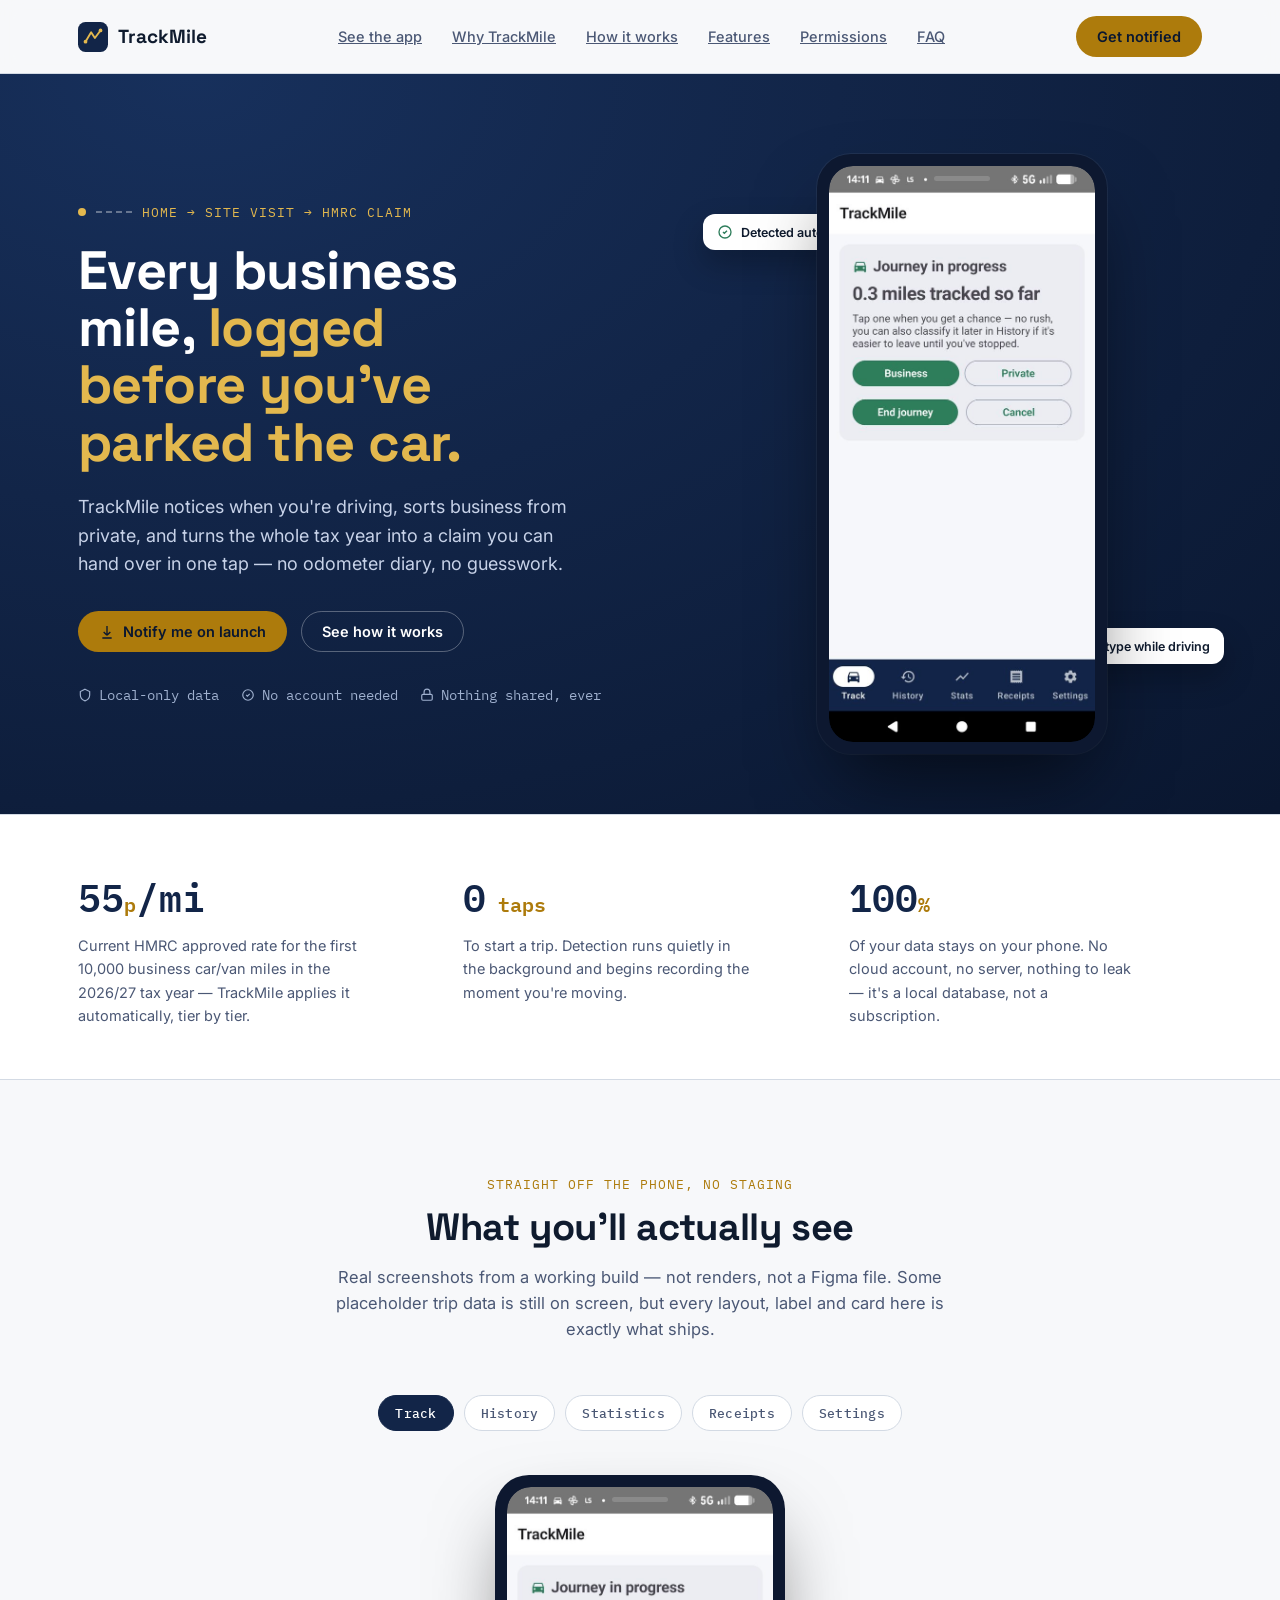
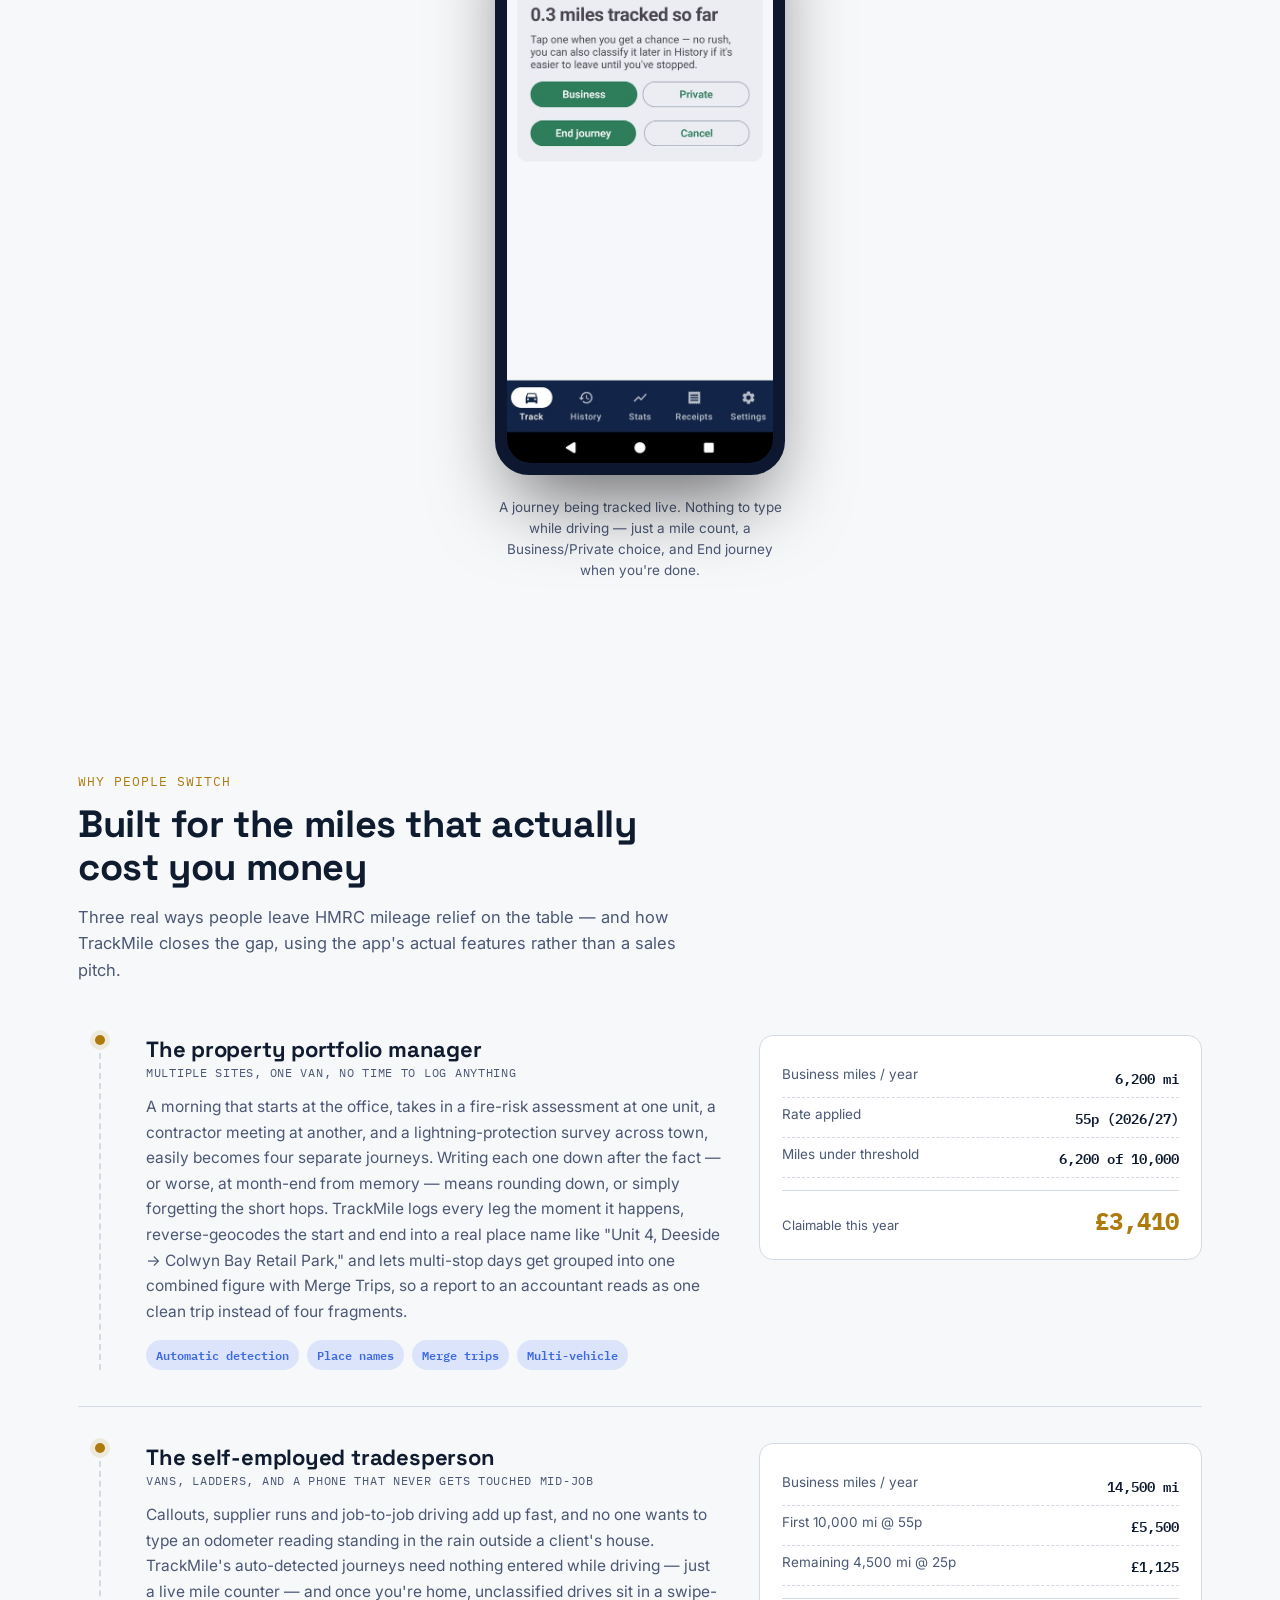
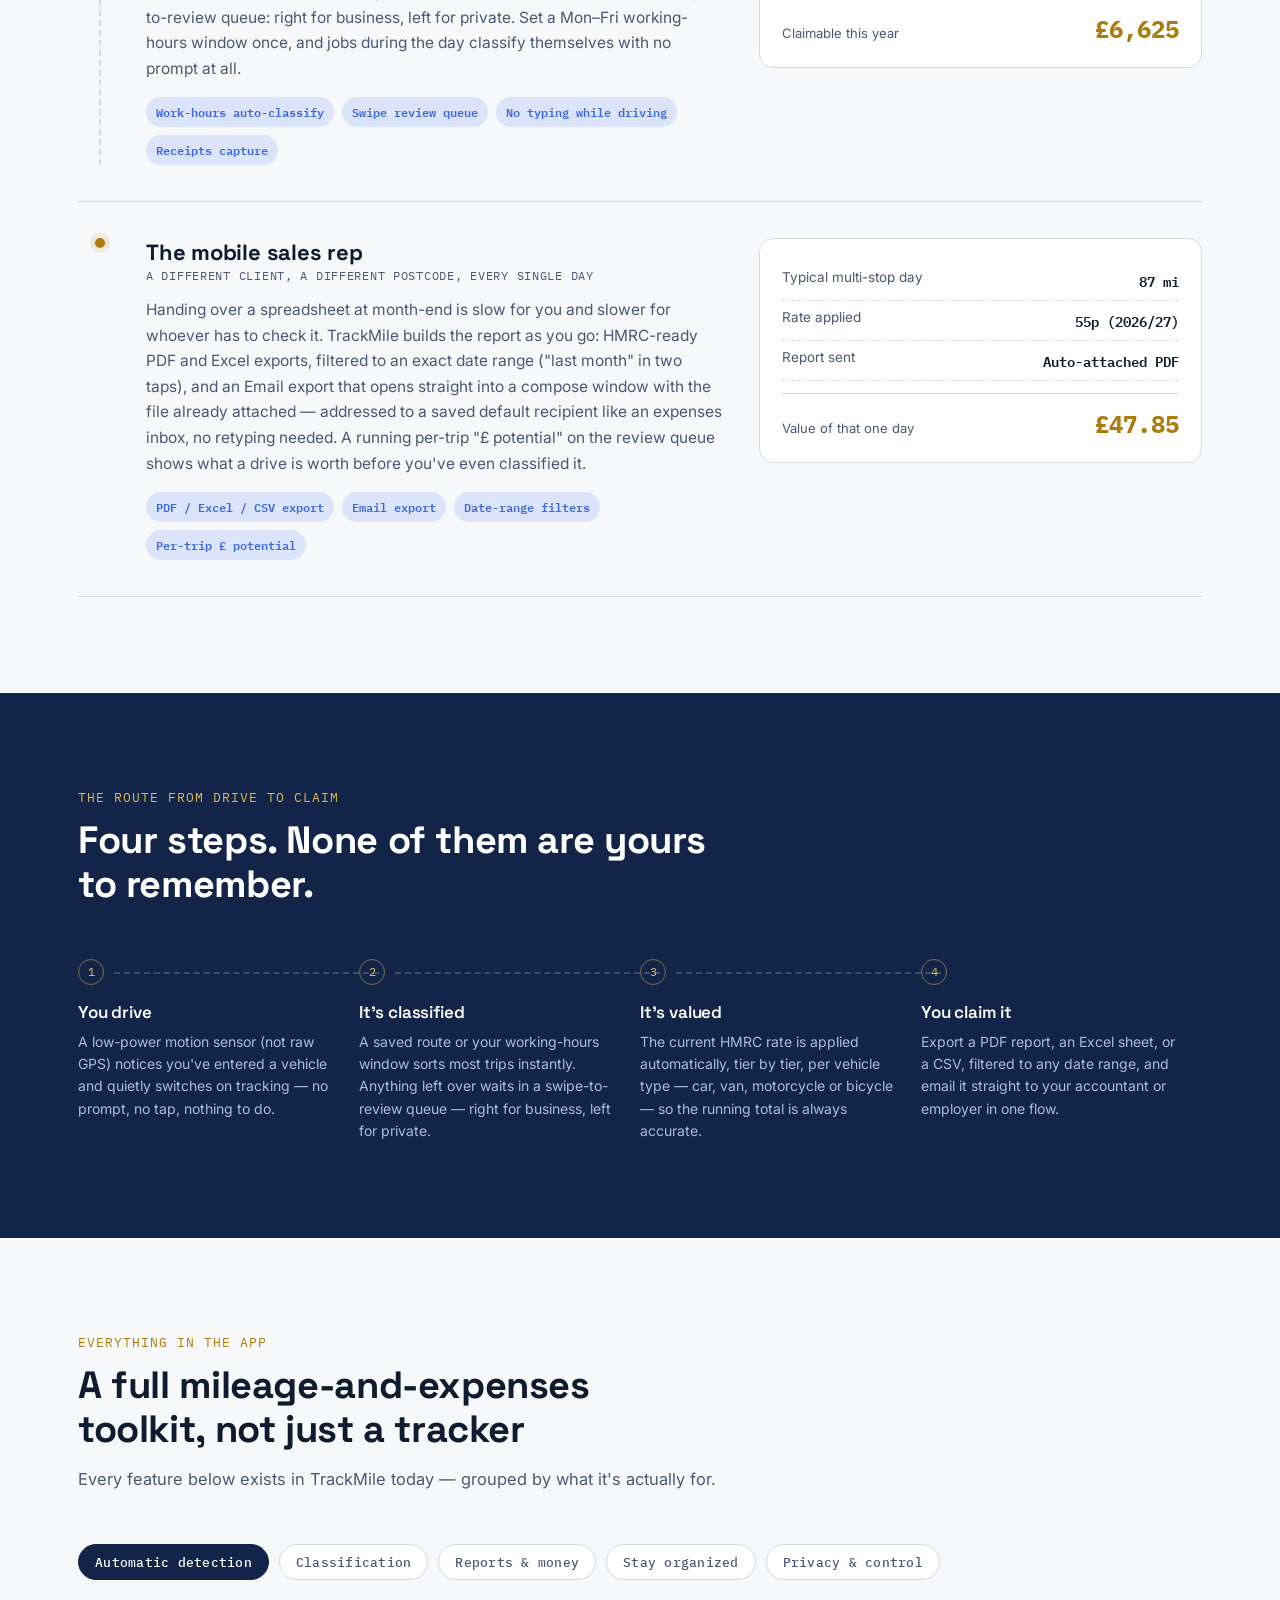
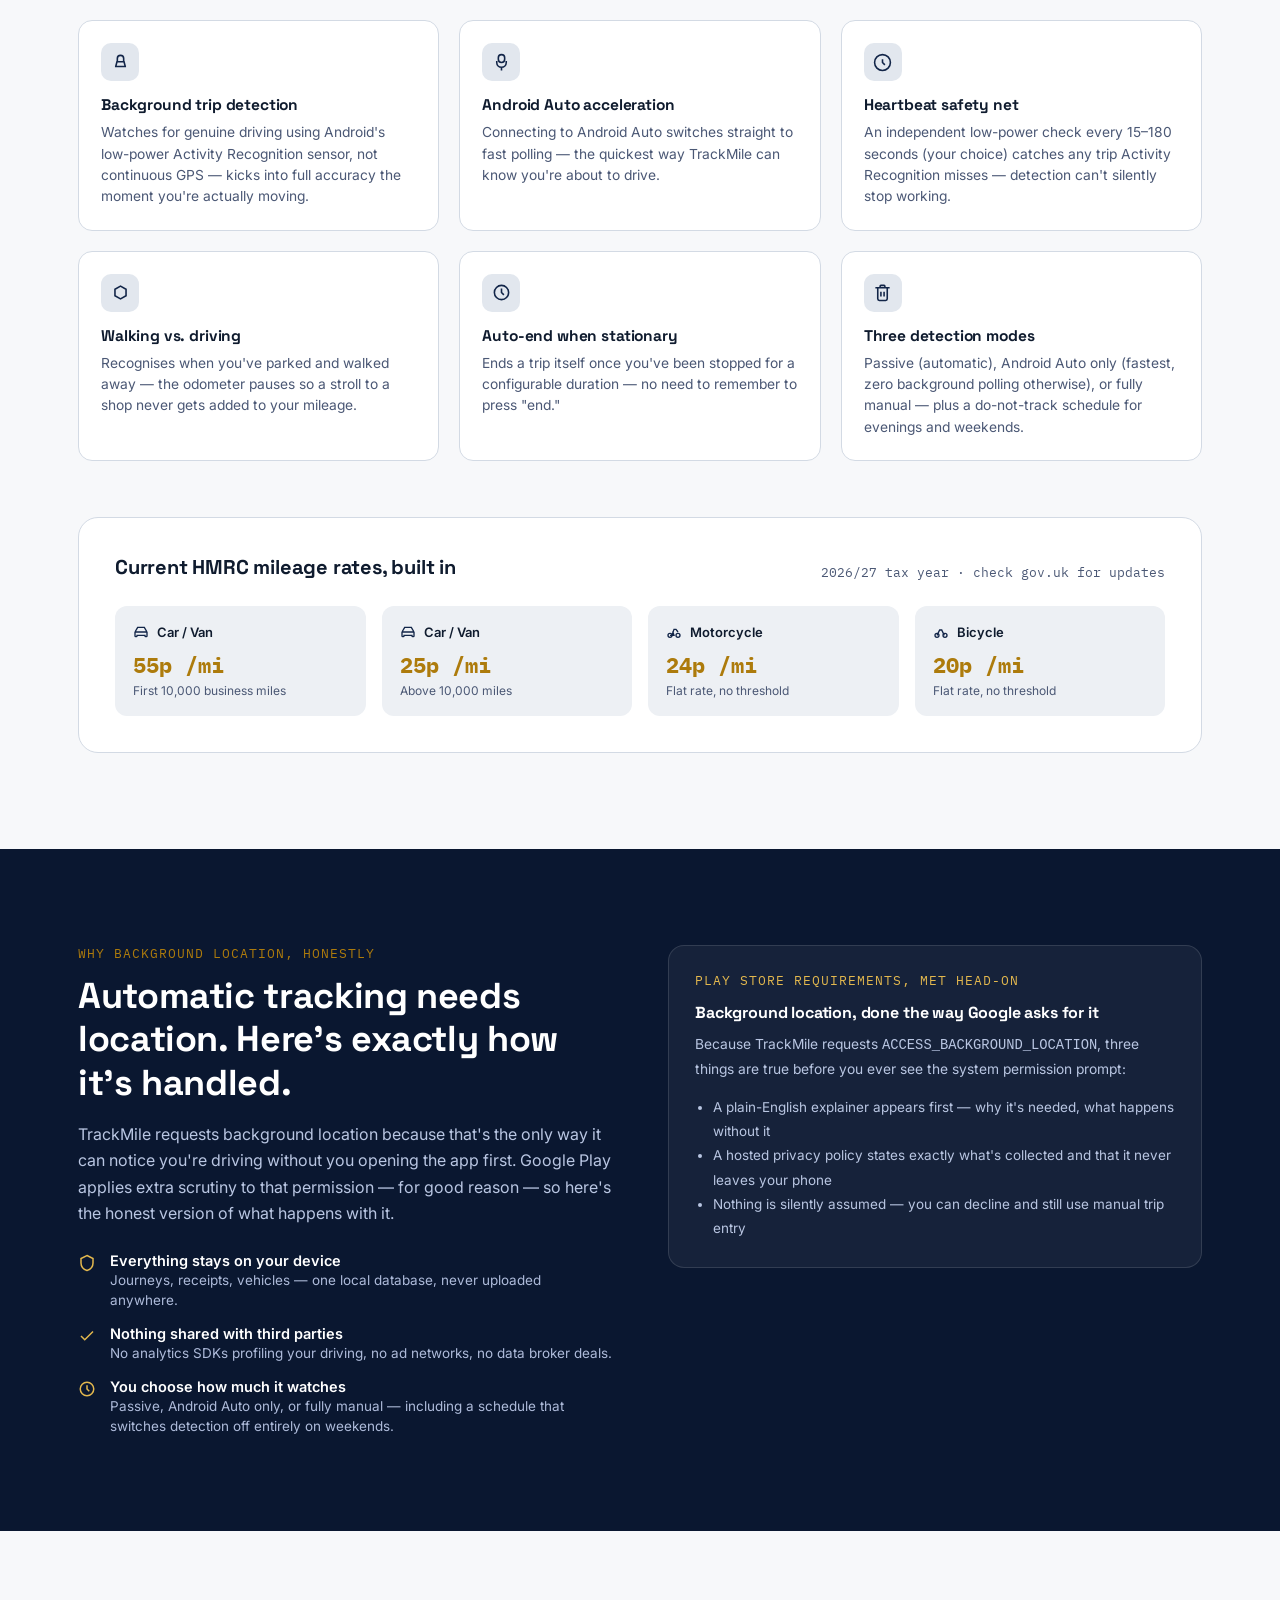
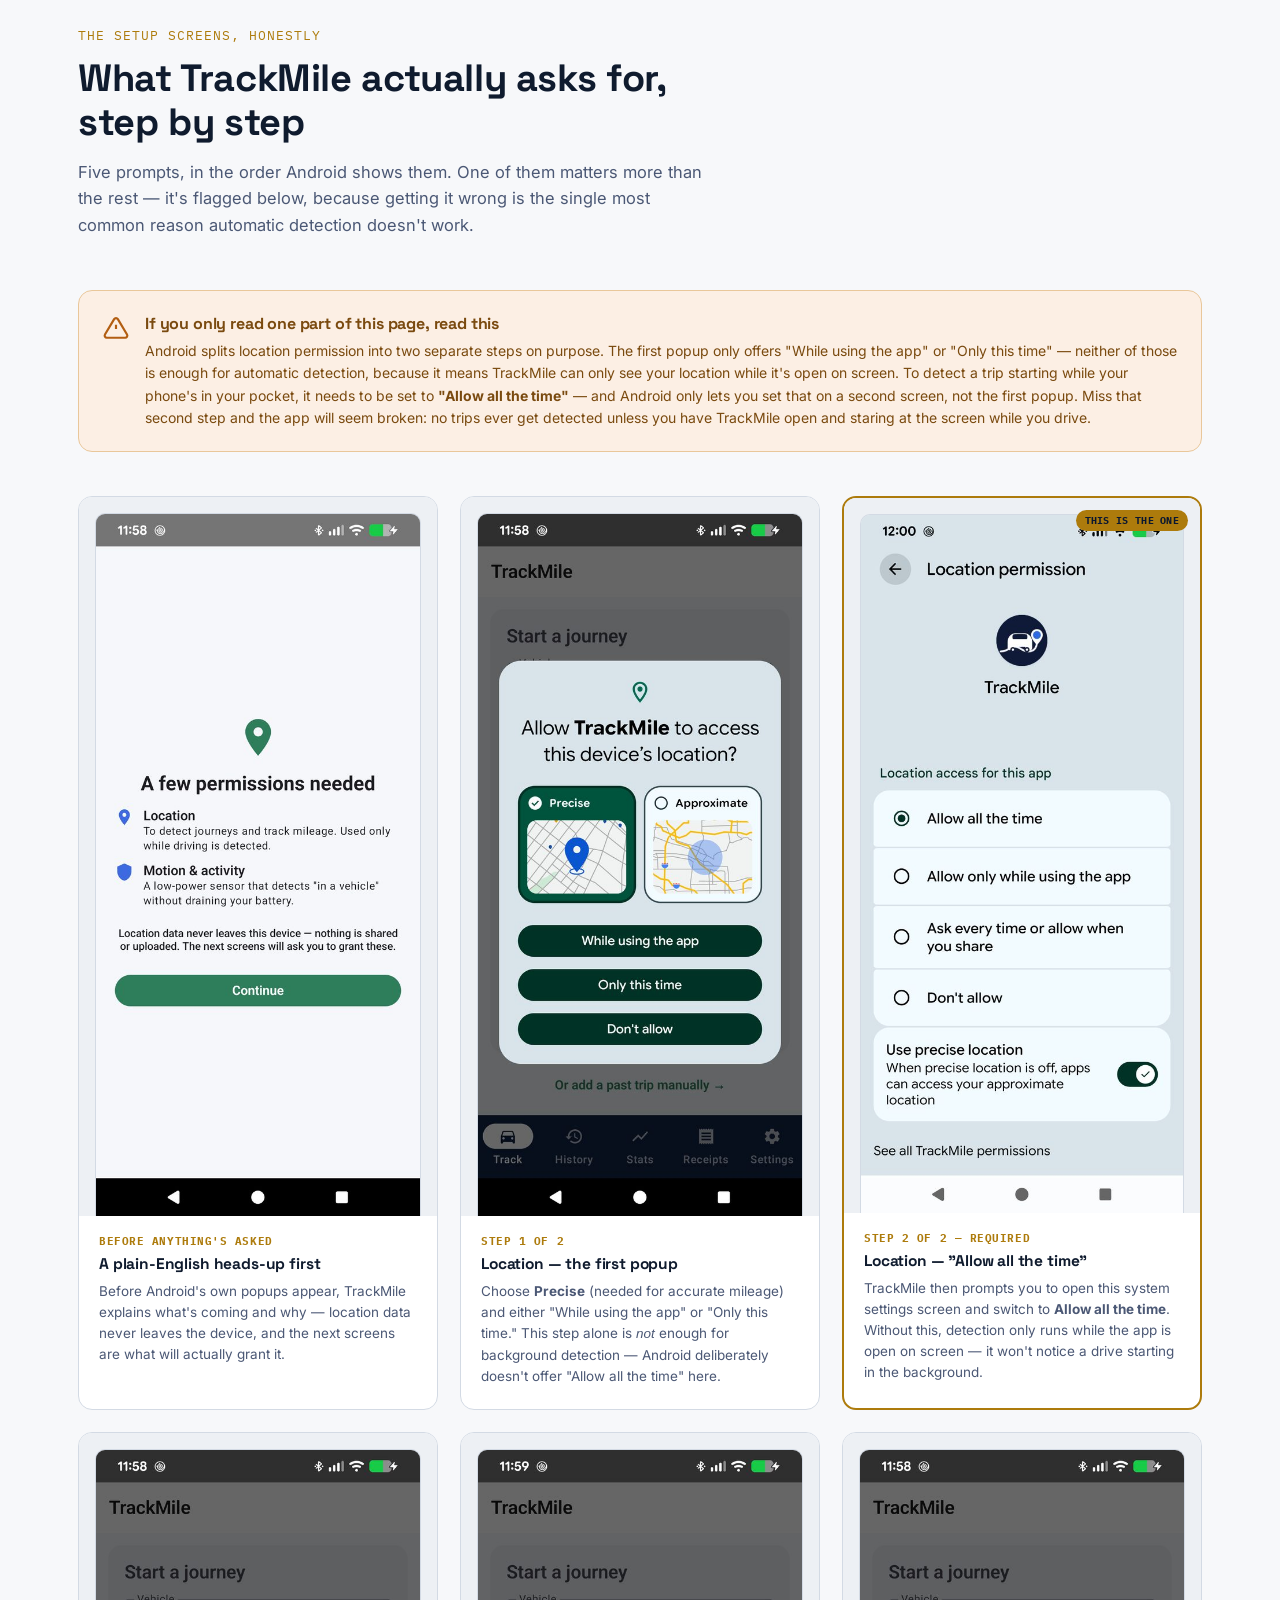
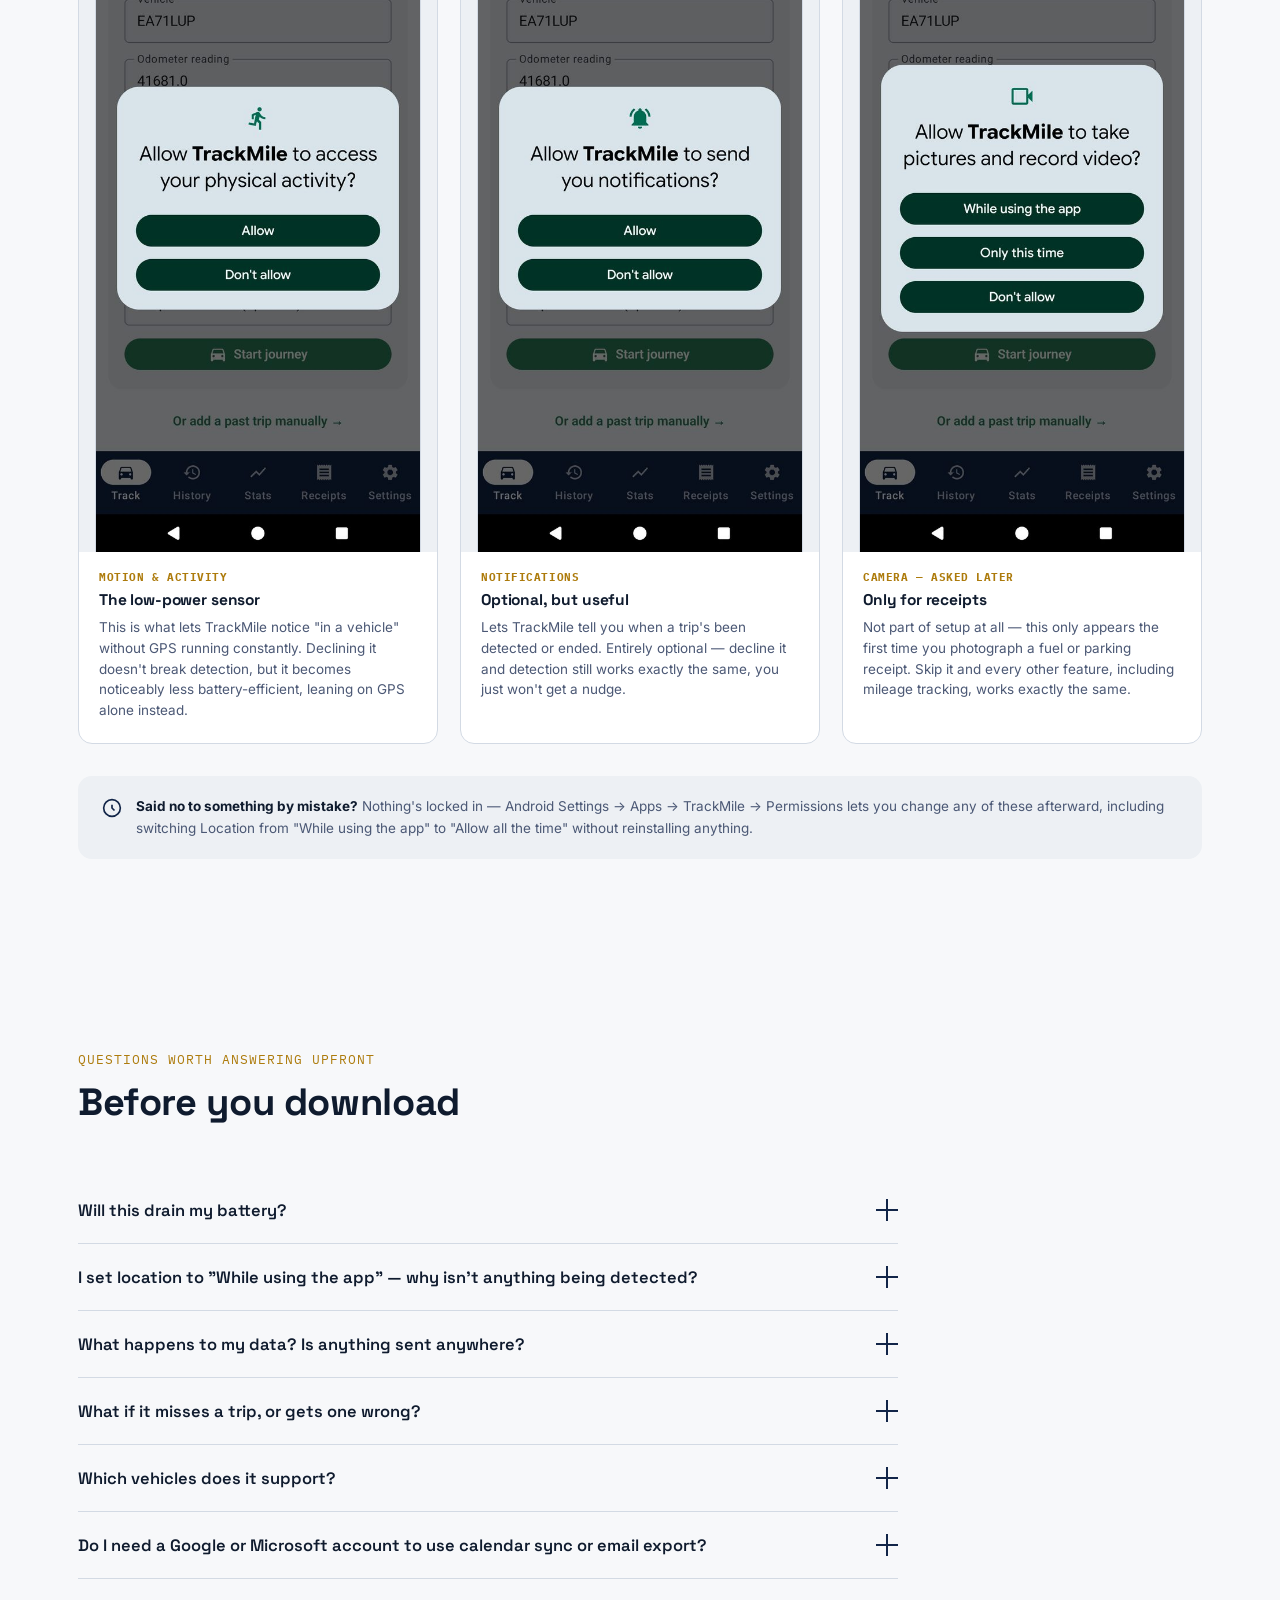
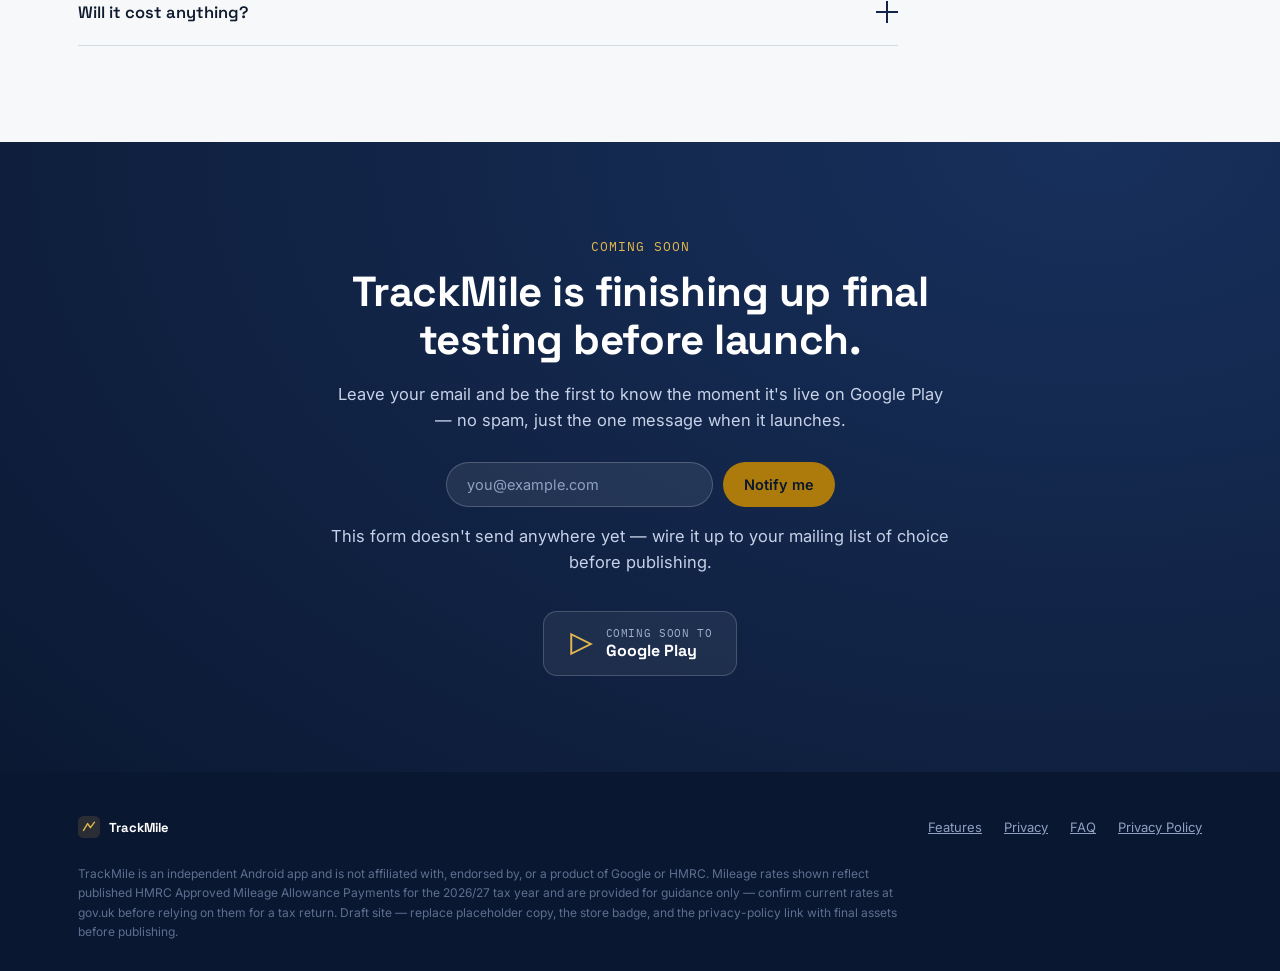
==== commit bd7e6145: "Add files via upload" ====
--- a/trackmile.html
+++ b/trackmile.html
@@ -309,6 +309,41 @@
   .feat-card h4{font-size:15.5px;font-weight:700;margin-bottom:7px;}
   .feat-card p{font-size:13.8px;color:var(--ink-soft);line-height:1.55;}
 
+  /* ---------- Permissions walkthrough ---------- */
+  .perm-warning{
+    display:flex;gap:16px;align-items:flex-start;background:#FCEFE4;border:1px solid #E9C79A;
+    border-radius:var(--radius);padding:22px 24px;margin-bottom:44px;
+  }
+  .perm-warning svg{width:26px;height:26px;flex:none;stroke:#B25E12;margin-top:2px;}
+  .perm-warning h4{font-size:16px;font-weight:700;color:#7A4A0F;margin-bottom:6px;}
+  .perm-warning p{font-size:14px;color:#7A4A0F;line-height:1.6;}
+  .perm-grid{display:grid;grid-template-columns:repeat(3,1fr);gap:22px;}
+  @media(max-width:960px){.perm-grid{grid-template-columns:repeat(2,1fr);}}
+  @media(max-width:640px){.perm-grid{grid-template-columns:1fr;}}
+  .perm-card{
+    background:var(--white);border:1px solid var(--line);border-radius:var(--radius);overflow:hidden;
+    display:flex;flex-direction:column;
+  }
+  .perm-card.critical{border:2px solid var(--gold);position:relative;}
+  .perm-card-badge{
+    position:absolute;top:12px;right:12px;background:var(--gold);color:var(--navy-deep);
+    font-family:var(--mono);font-size:10px;font-weight:700;padding:4px 9px;border-radius:999px;
+    text-transform:uppercase;letter-spacing:.03em;z-index:2;
+  }
+  .perm-card-shot{background:var(--fog);padding:16px 16px 0;}
+  .perm-card-shot img{width:100%;display:block;border-radius:10px 10px 0 0;border:1px solid var(--line);border-bottom:none;}
+  .perm-card-body{padding:18px 20px 22px;}
+  .perm-card-body .step-lbl{font-family:var(--mono);font-size:11px;color:var(--gold);text-transform:uppercase;letter-spacing:.05em;font-weight:700;margin-bottom:6px;display:block;}
+  .perm-card-body h4{font-size:15.5px;font-weight:700;margin-bottom:7px;}
+  .perm-card-body p{font-size:13.5px;color:var(--ink-soft);line-height:1.55;}
+  .perm-footnote{
+    margin-top:32px;background:var(--fog);border-radius:var(--radius);padding:20px 24px;
+    display:flex;gap:14px;align-items:flex-start;
+  }
+  .perm-footnote svg{width:20px;height:20px;flex:none;stroke:var(--navy);margin-top:2px;}
+  .perm-footnote p{font-size:13.5px;color:var(--ink-soft);line-height:1.6;}
+  .perm-footnote b{color:var(--ink);}
+
   /* ---------- Rates strip ---------- */
   .rates{background:var(--white);border:1px solid var(--line);border-radius:20px;padding:36px;margin-top:56px;}
   .rates-head{display:flex;justify-content:space-between;align-items:flex-end;flex-wrap:wrap;gap:12px;margin-bottom:26px;}
@@ -502,6 +537,7 @@
       <a href="#why">Why TrackMile</a>
       <a href="#how">How it works</a>
       <a href="#features">Features</a>
+      <a href="#permissions">Permissions</a>
       <a href="#faq">FAQ</a>
     </nav>
     <a href="#get" class="btn btn-primary">Get notified</a>
@@ -899,6 +935,89 @@
   </div>
 </section>
 
+<!-- ============ PERMISSIONS WALKTHROUGH ============ -->
+<section id="permissions">
+  <div class="wrap">
+    <div class="section-head reveal">
+      <span class="tag-eyebrow">The setup screens, honestly</span>
+      <h2>What TrackMile actually asks for, step by step</h2>
+      <p>Five prompts, in the order Android shows them. One of them matters more than the rest — it's flagged below, because getting it wrong is the single most common reason automatic detection doesn't work.</p>
+    </div>
+
+    <div class="perm-warning reveal">
+      <svg viewBox="0 0 24 24" fill="none" stroke-width="2"><path d="M12 9v4M12 17h.01M10.29 3.86L1.82 18a2 2 0 001.71 3h16.94a2 2 0 001.71-3L13.71 3.86a2 2 0 00-3.42 0z"/></svg>
+      <div>
+        <h4>If you only read one part of this page, read this</h4>
+        <p>Android splits location permission into two separate steps on purpose. The first popup only offers "While using the app" or "Only this time" — neither of those is enough for automatic detection, because it means TrackMile can only see your location while it's open on screen. To detect a trip starting while your phone's in your pocket, it needs to be set to <b>"Allow all the time"</b> — and Android only lets you set that on a second screen, not the first popup. Miss that second step and the app will seem broken: no trips ever get detected unless you have TrackMile open and staring at the screen while you drive.</p>
+      </div>
+    </div>
+
+    <div class="perm-grid reveal">
+
+      <div class="perm-card">
+        <div class="perm-card-shot"><img src="screenshots/onboarding-permissions-needed.jpg" alt="A few permissions needed screen listing Location and Motion and activity"></div>
+        <div class="perm-card-body">
+          <span class="step-lbl">Before anything's asked</span>
+          <h4>A plain-English heads-up first</h4>
+          <p>Before Android's own popups appear, TrackMile explains what's coming and why — location data never leaves the device, and the next screens are what will actually grant it.</p>
+        </div>
+      </div>
+
+      <div class="perm-card">
+        <div class="perm-card-shot"><img src="screenshots/onboarding-location-dialog.jpg" alt="Android location permission dialog offering Precise or Approximate, and While using the app, Only this time, or Don't allow"></div>
+        <div class="perm-card-body">
+          <span class="step-lbl">Step 1 of 2</span>
+          <h4>Location — the first popup</h4>
+          <p>Choose <b>Precise</b> (needed for accurate mileage) and either "While using the app" or "Only this time." This step alone is <i>not</i> enough for background detection — Android deliberately doesn't offer "Allow all the time" here.</p>
+        </div>
+      </div>
+
+      <div class="perm-card critical">
+        <span class="perm-card-badge">This is the one</span>
+        <div class="perm-card-shot"><img src="screenshots/onboarding-location-allow-all-time.jpg" alt="Android system Location permission settings screen with Allow all the time selected"></div>
+        <div class="perm-card-body">
+          <span class="step-lbl">Step 2 of 2 — required</span>
+          <h4>Location — "Allow all the time"</h4>
+          <p>TrackMile then prompts you to open this system settings screen and switch to <b>Allow all the time</b>. Without this, detection only runs while the app is open on screen — it won't notice a drive starting in the background.</p>
+        </div>
+      </div>
+
+      <div class="perm-card">
+        <div class="perm-card-shot"><img src="screenshots/onboarding-motion-permission.jpg" alt="Allow TrackMile to access your physical activity permission dialog"></div>
+        <div class="perm-card-body">
+          <span class="step-lbl">Motion &amp; activity</span>
+          <h4>The low-power sensor</h4>
+          <p>This is what lets TrackMile notice "in a vehicle" without GPS running constantly. Declining it doesn't break detection, but it becomes noticeably less battery-efficient, leaning on GPS alone instead.</p>
+        </div>
+      </div>
+
+      <div class="perm-card">
+        <div class="perm-card-shot"><img src="screenshots/onboarding-notification-permission.jpg" alt="Allow TrackMile to send you notifications permission dialog"></div>
+        <div class="perm-card-body">
+          <span class="step-lbl">Notifications</span>
+          <h4>Optional, but useful</h4>
+          <p>Lets TrackMile tell you when a trip's been detected or ended. Entirely optional — decline it and detection still works exactly the same, you just won't get a nudge.</p>
+        </div>
+      </div>
+
+      <div class="perm-card">
+        <div class="perm-card-shot"><img src="screenshots/onboarding-camera-permission.jpg" alt="Allow TrackMile to take pictures and record video permission dialog"></div>
+        <div class="perm-card-body">
+          <span class="step-lbl">Camera — asked later</span>
+          <h4>Only for receipts</h4>
+          <p>Not part of setup at all — this only appears the first time you photograph a fuel or parking receipt. Skip it and every other feature, including mileage tracking, works exactly the same.</p>
+        </div>
+      </div>
+
+    </div>
+
+    <div class="perm-footnote reveal">
+      <svg viewBox="0 0 24 24" fill="none" stroke-width="2"><path d="M12 8v4l3 3M12 2a10 10 0 100 20 10 10 0 000-20z"/></svg>
+      <p><b>Said no to something by mistake?</b> Nothing's locked in — Android Settings → Apps → TrackMile → Permissions lets you change any of these afterward, including switching Location from "While using the app" to "Allow all the time" without reinstalling anything.</p>
+    </div>
+  </div>
+</section>
+
 <!-- ============ FAQ ============ -->
 <section id="faq">
   <div class="wrap">
@@ -910,6 +1029,10 @@
       <div class="faq-item">
         <button class="faq-q">Will this drain my battery? <span class="plus"></span></button>
         <div class="faq-a"><p>No — TrackMile doesn't poll GPS continuously. It subscribes to Android's low-power motion sensor and only switches on full-accuracy GPS once it's confident you're actually in a moving vehicle, easing back to a slower check rate once a trip is confirmed. You can also choose a lighter detection mode, or turn detection off entirely outside a schedule you set.</p></div>
+      </div>
+      <div class="faq-item">
+        <button class="faq-q">I set location to "While using the app" — why isn't anything being detected? <span class="plus"></span></button>
+        <div class="faq-a"><p>That's expected, not a bug — "While using the app" only lets TrackMile see your location while it's open on screen, which means it can't notice a trip starting in your pocket. Automatic detection needs "Allow all the time," set separately in Android Settings → Apps → TrackMile → Permissions → Location. See the <a href="#permissions" style="color:var(--gold);font-weight:600;">Permissions walkthrough</a> above for exactly where that toggle lives — no reinstall needed, it takes effect immediately.</p></div>
       </div>
       <div class="faq-item">
         <button class="faq-q">What happens to my data? Is anything sent anywhere? <span class="plus"></span></button>
